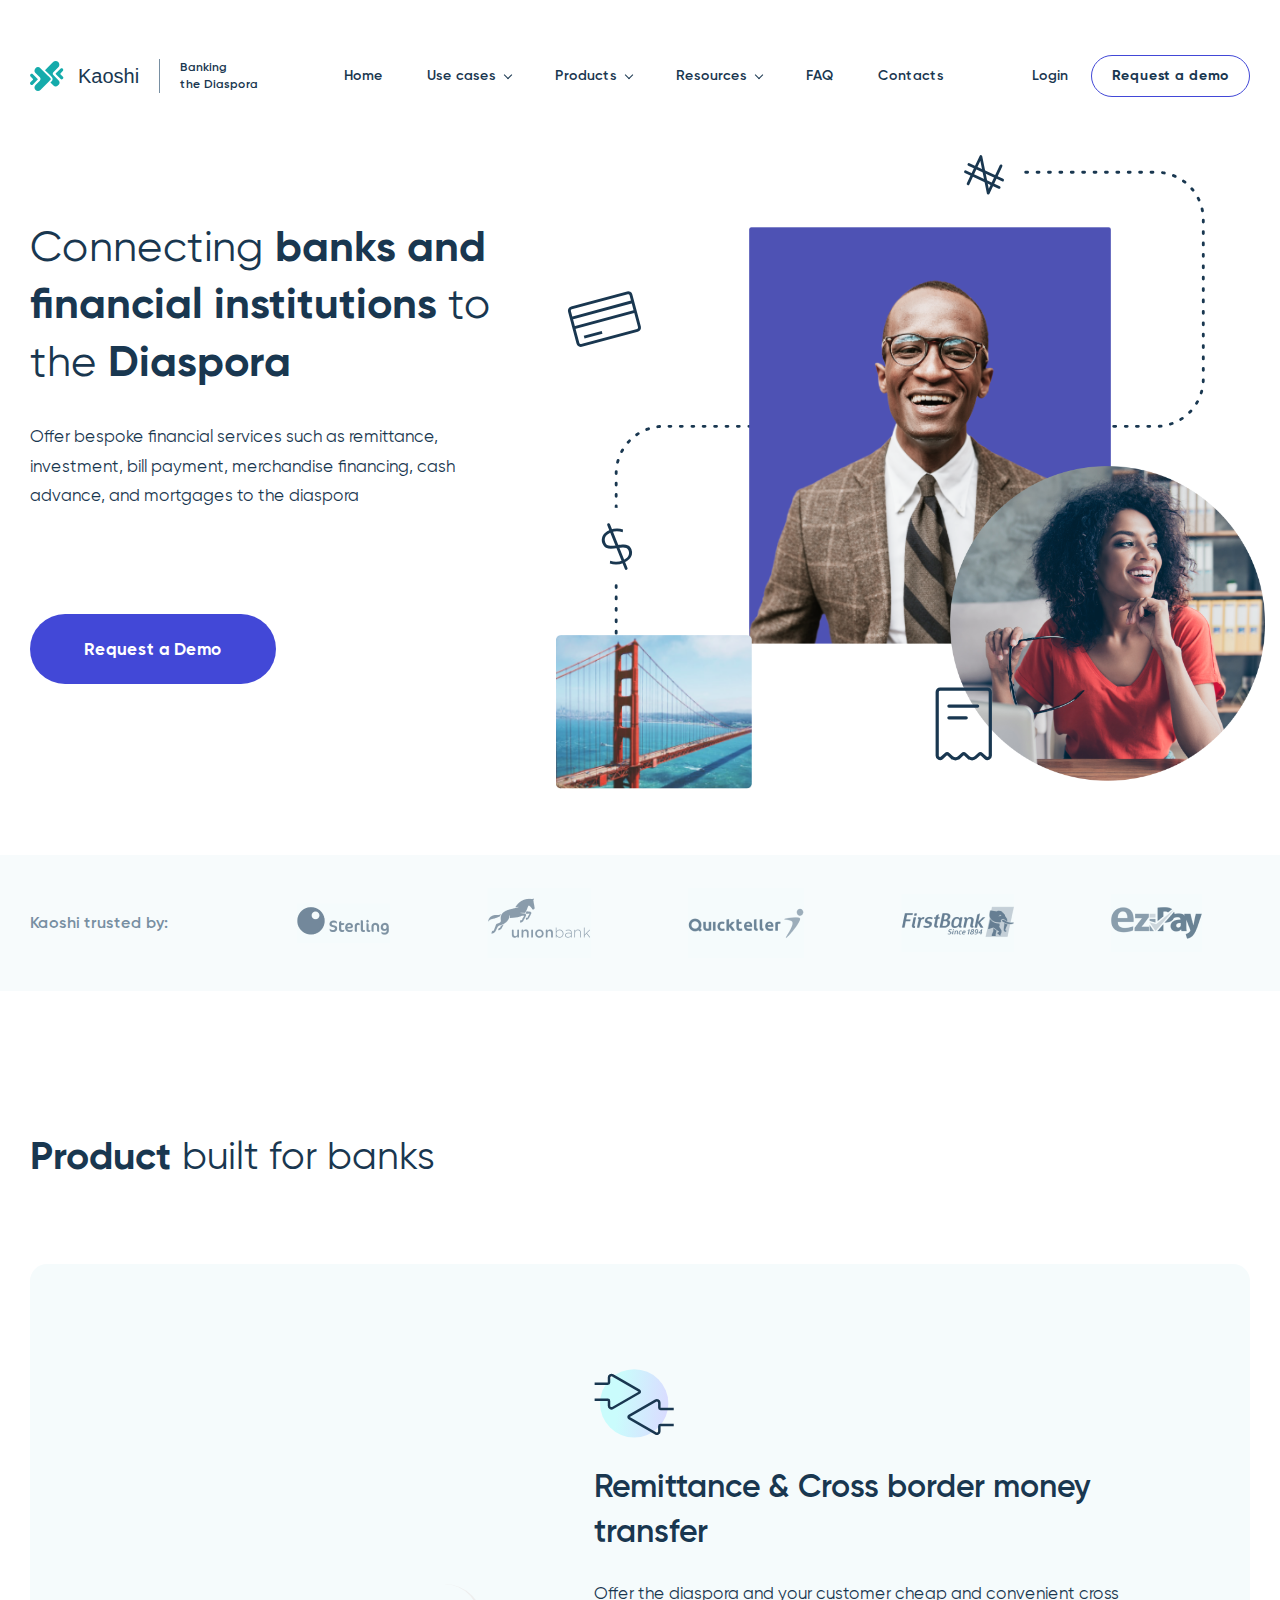
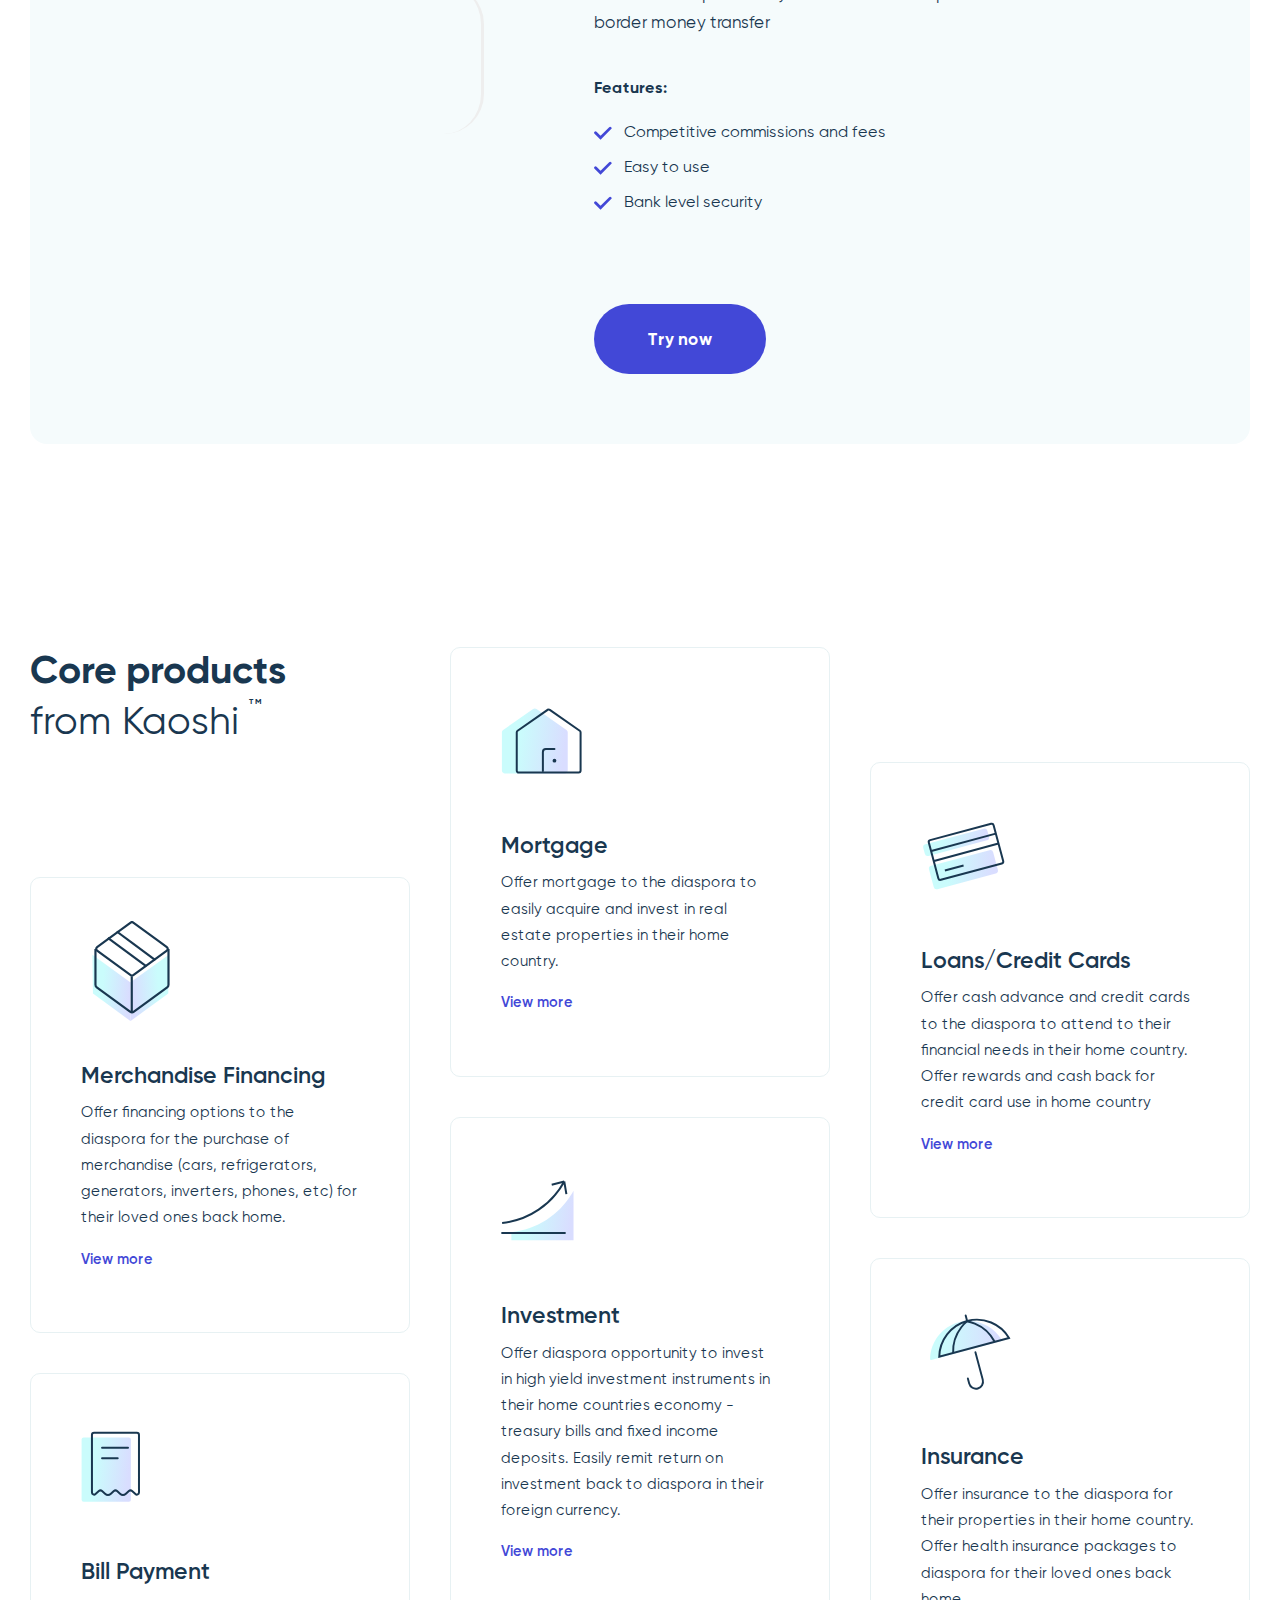
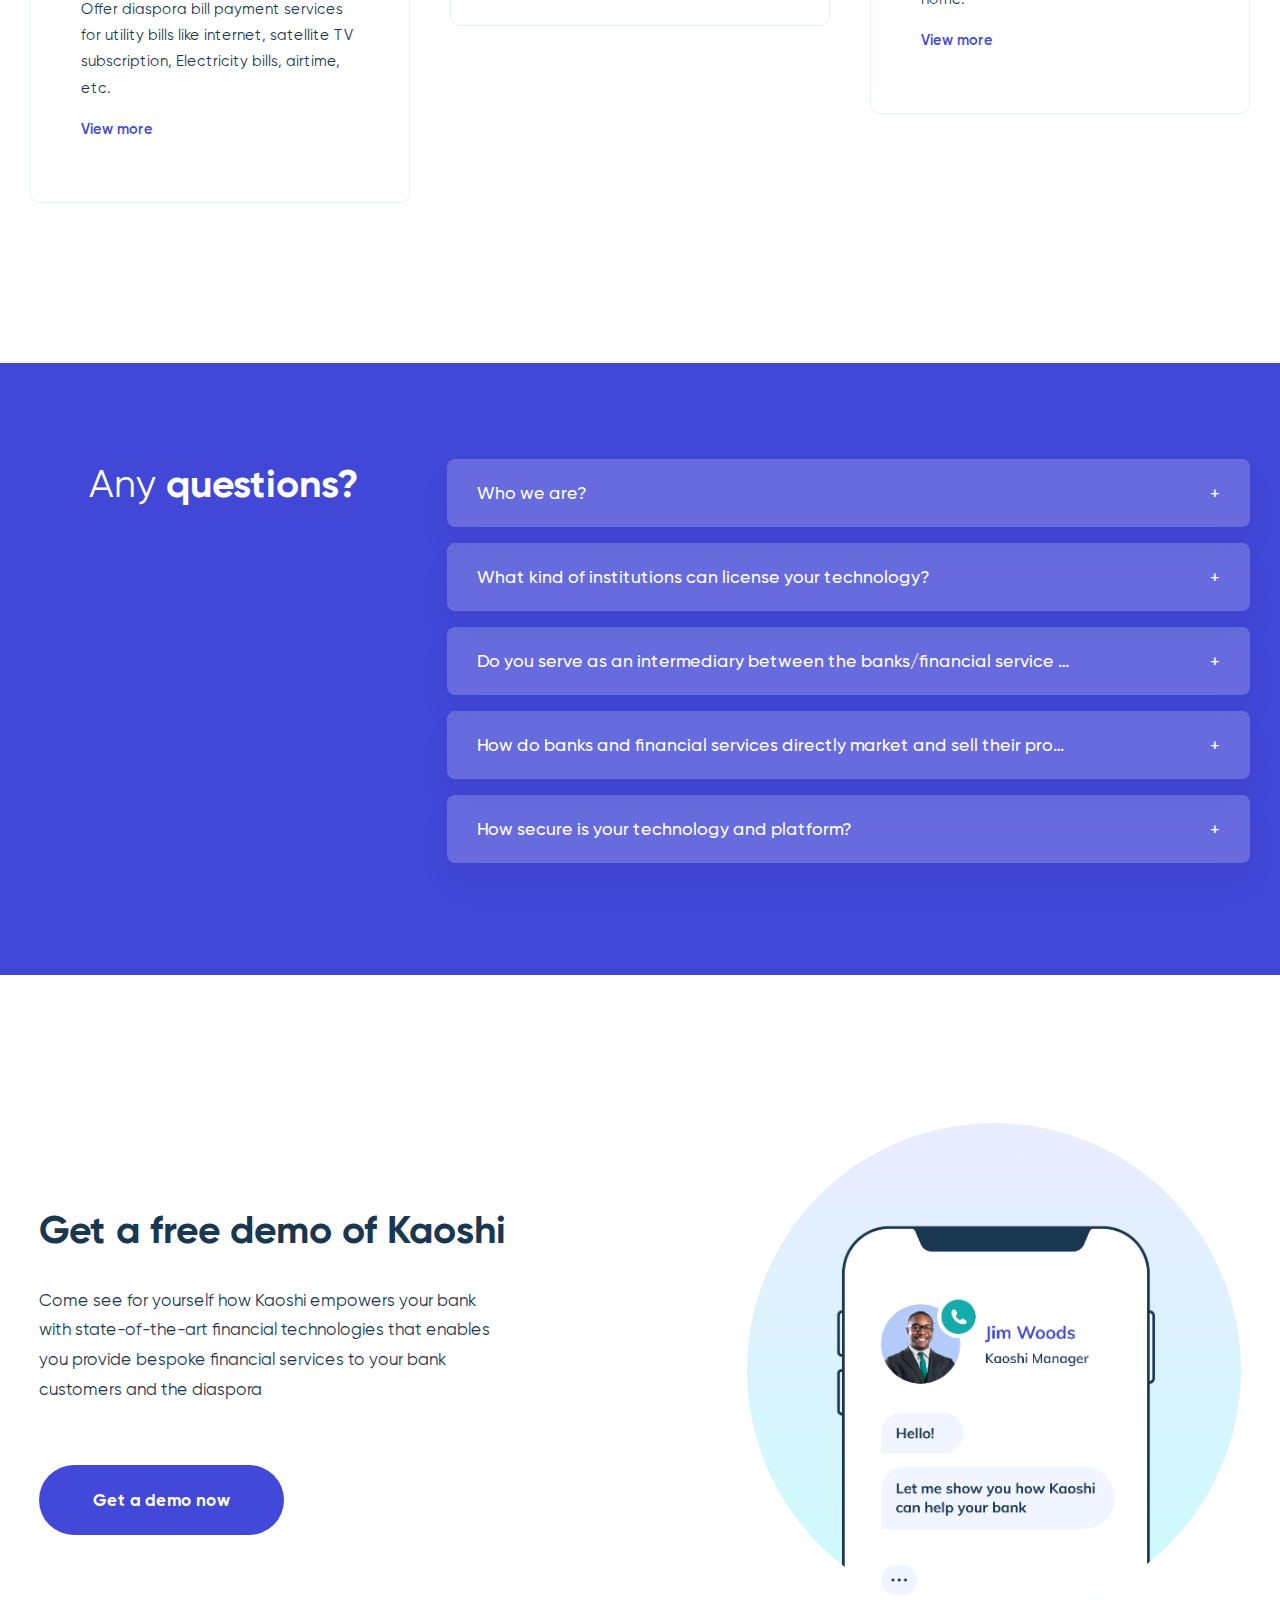
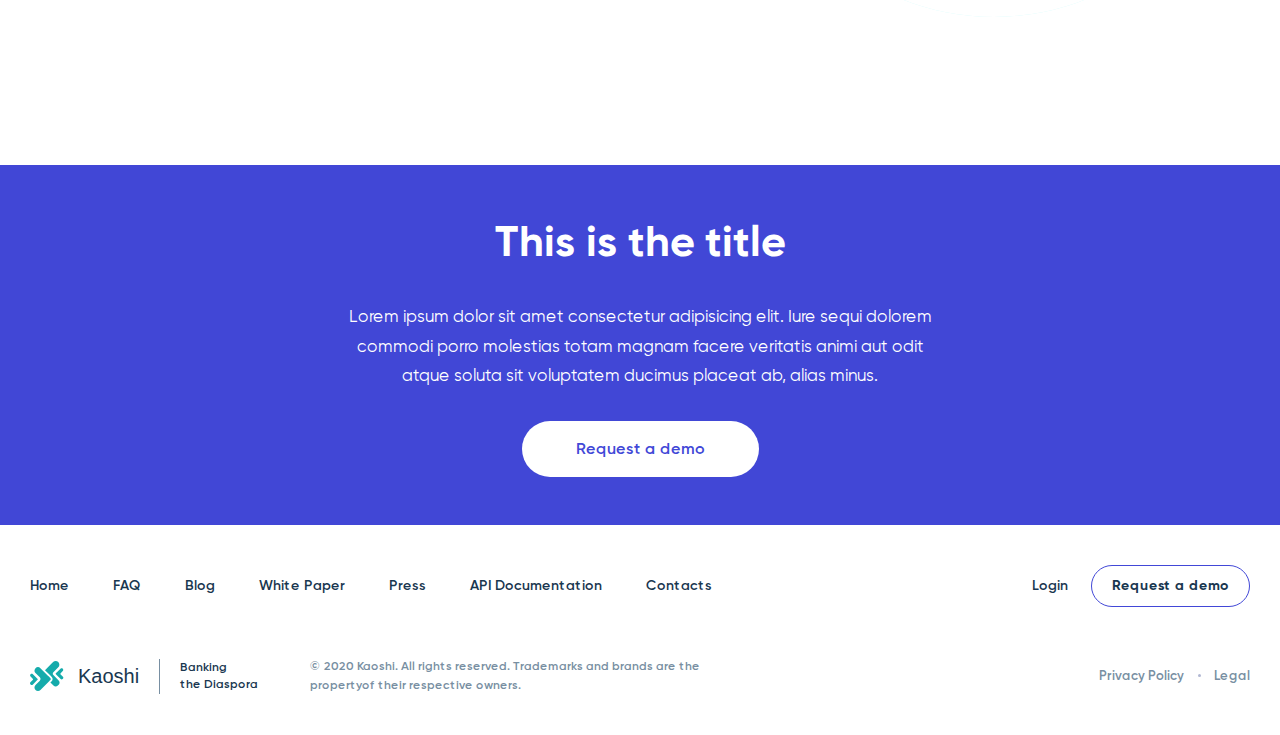
==== index.html @ 1f39235a "update" ====
<!DOCTYPE html>
<html lang="en">
  <!-- Mirrored from kaoshi.network/ by HTTrack Website Copier/3.x [XR&CO'2014], Wed, 09 Sep 2020 07:10:56 GMT -->
  <!-- Added by HTTrack --><meta
    http-equiv="content-type"
    content="text/html;charset=UTF-8"
  /><!-- /Added by HTTrack -->
  <head>
    <meta charset="utf-8" />
    <link href="css/style.css" type="text/css" rel="stylesheet" />
    <link href="css/custom.css" type="text/css" rel="stylesheet" />
    <meta
      name="viewport"
      content="width=device-width,height=device-height,user-scalable=no"
    />
    <meta name="format-detection" content="telephone=no" />
    <link href="img/favicon.ico" rel="shortcut icon" type="image/x-icon" />
    <script src="../www.google.com/recaptcha/apifd27.js?render=6Lf4AOgUAAAAAETEMdaG1MmTQ2oYPO-_xlR59qZC"></script>
    <title>Kaoshi</title>
  </head>

  <body>
    <div class="wrapper">
      <header class="header">
        <div class="container">
          <div class="header-block">
            <div class="logo">
              <a href="index.html" class="logo__link">
                <img src="img/Logo.svg" alt="" />
                <span class="logo__link-title">Kaoshi</span>
              </a>
              <span class="logo__txt">Banking <br />the Diaspora</span>
            </div>
            <nav class="header-menu">
              <ul>
                <li class="active"><a href="index.html">Home</a></li>
                <li class="header-menu__has-products">
                  <a href="#">Use cases</a>
                  <span class="header-menu__pull"></span>
                  <ul class="header-menu__products">
                    <li>
                      <a href="index.html#remittance">
                        <img src="img/icons/remittance.svg" alt="" />
                        Remittance & Cross border money transfer
                      </a>
                    </li>
                    <li>
                      <a href="#">
                        <img src="img/icons/Merchfinancing-d.svg" alt="" />
                        Merchandise Financing
                      </a>
                    </li>
                    <li>
                      <a href="#">
                        <img src="img/icons/Mortgageicon-d.svg" alt="" />
                        Mortgage
                      </a>
                    </li>
                    <li>
                      <a href="#">
                        <img src="img/icons/loans-d.svg" alt="" />
                        Loans/Credit Cards
                      </a>
                    </li>
                    <li>
                      <a href="#">
                        <img src="img/icons/Bill-d.svg" alt="" />
                        Bill Payment
                      </a>
                    </li>
                    <li>
                      <a href="#">
                        <img src="img/icons/Investment-d.svg" alt="" />
                        Investment
                      </a>
                    </li>
                    <li>
                      <a href="#">
                        <img src="img/icons/Insurance-d.svg" alt="" />
                        Insurance
                      </a>
                    </li>
                  </ul>
                </li>
                <li class="header-menu__has-children">
                  <a href="">Products</a>
                  <span class="header-menu__pull"></span>
                  <ul class="header-menu__submenu">
                    <li>
                      <a target="_blank" href="">Product One</a>
                    </li>
                    <li>
                      <a target="_blank" href="">Product Two</a>
                    </li>
                  </ul>
                </li>
                <li class="header-menu__has-children">
                  <a href="#">Resources</a>
                  <span class="header-menu__pull"></span>
                  <ul class="header-menu__submenu">
                    <li>
                      <a target="_blank" href="https://medium.com/@admin_86363"
                        >Blog</a
                      >
                    </li>
                    <li><a href="paper.html">White Papers</a></li>
                    <li>
                      <a target="_blank" href="http://doc.banks.kaoshi.network/"
                        >API Documentation</a
                      >
                    </li>
                    <li><a href="press.html">Press</a></li>
                  </ul>
                </li>
                <li><a href="index.html#faq">FAQ</a></li>
                <li><a href="contact.html">Contacts</a></li>
              </ul>
              <div class="header-block__controls">
                <a href="demo.html" class="btn btn-primary">Request a demo</a>
                <a href="sign-in.html" class="link">Login</a>
              </div>
            </nav>
            <button class="menu-btn">
              <span></span><span></span><span></span>
            </button>
            <div class="header-block__controls">
              <a href="sign-in.html" class="link">Login</a>
              <a href="demo.html" class="btn btn-outline-primary"
                >Request a demo</a
              >
            </div>
          </div>
        </div>
      </header>

      <main class="main">
        <div class="section section-welcome">
          <div class="container">
            <div class="welcome-block">
              <div class="welcome-block__txt">
                <span class="h1">
                  Connecting <b>banks and financial institutions</b> to the
                  <b>Diaspora</b>
                </span>
                <p>
                  Offer bespoke financial services such as remittance,
                  investment, bill payment, merchandise financing, cash advance,
                  and mortgages to the diaspora
                </p>
                <a href="demo.html" class="btn btn-primary">Request a Demo</a>
              </div>
              <div class="welcome-block__img">
                <div class="circles-decor circles-decor__welcome">
                  <span class="circles-decor__item"></span>
                  <span class="circles-decor__item"></span>
                  <span class="circles-decor__item"></span>
                </div>
                <ul class="welcome-block__scene" id="sceneWelcome">
                  <li
                    class="welcome-block__scene-item welcome-block__scene-1"
                    data-depth="0.05"
                  >
                    <img src="img/welcome/1.png" alt="" />
                  </li>
                  <li
                    class="welcome-block__scene-item welcome-block__scene-2"
                    data-depth="-0.05"
                  >
                    <img src="img/welcome/2.png" alt="" />
                  </li>
                  <li
                    class="welcome-block__scene-item welcome-block__scene-3"
                    data-depth="0.075"
                  >
                    <img src="img/welcome/3.png" alt="" />
                  </li>
                  <li
                    class="welcome-block__scene-item welcome-block__scene-4"
                    data-depth="-0.1"
                  >
                    <img src="img/welcome/icon-1.svg" alt="" />
                  </li>
                  <li
                    class="welcome-block__scene-item welcome-block__scene-5"
                    data-depth="0.1"
                  >
                    <img src="img/welcome/icon-2.svg" alt="" />
                  </li>
                  <li
                    class="welcome-block__scene-item welcome-block__scene-6"
                    data-depth="0.05"
                  >
                    <img src="img/welcome/icon-3.svg" alt="" />
                  </li>
                  <li
                    class="welcome-block__scene-item welcome-block__scene-7"
                    data-depth="-0.75"
                  >
                    <img src="img/welcome/icon-4.svg" alt="" />
                  </li>
                </ul>
              </div>
            </div>
          </div>
        </div>
        <div class="section section-partners">
          <div class="container">
            <div class="partners-block">
              <span class="partners-block__title">Kaoshi trusted by:</span>
              <div class="partners-block__links">
                <div class="partners-block__item">
                  <a href="#" class="partners-block__link">
                    <img src="img/partners/Sterling.png" alt="" />
                  </a>
                </div>
                <div class="partners-block__item">
                  <a href="#" class="partners-block__link">
                    <img src="img/partners/Unionbank.png" alt="" />
                  </a>
                </div>
                <div class="partners-block__item">
                  <a href="#" class="partners-block__link">
                    <img src="img/partners/Quickteller.png" alt="" />
                  </a>
                </div>
                <div class="partners-block__item">
                  <a href="#" class="partners-block__link">
                    <img src="img/partners/firstbank.png" alt="" />
                  </a>
                </div>
                <div class="partners-block__item">
                  <a href="#" class="partners-block__link">
                    <img src="img/partners/ezipay.png" alt="" />
                  </a>
                </div>
              </div>
            </div>
          </div>
        </div>
        <div class="section section-products">
          <div class="container">
            <div class="section__title">
              <span class="h2"><b>Product</b> built for banks</span>
            </div>
            <div class="products-block">
              <div class="products-block__media">
                <video autoplay="" class="mock-video" loop="" muted="">
                  <source src="img/final-video.mp4" type="video/mp4" />
                  <img src="img/Phone.png" alt="" />
                </video>
              </div>
              <div id="remittance" class="products-block__txt">
                <span class="icon">
                  <img src="img/icons/remittance.svg" alt="" />
                </span>
                <span class="h3">Remittance & Cross border money transfer</span>
                <p>
                  Offer the diaspora and your customer cheap and convenient
                  cross border money transfer
                </p>
                <span class="h5">Features:</span>
                <ul>
                  <li>Competitive commissions and fees</li>
                  <li>Easy to use</li>
                  <li>Bank level security</li>
                </ul>
                <a href="demo.html" class="btn btn-primary">Try now</a>
              </div>
            </div>
          </div>
        </div>
        <div class="section section-catalog">
          <div class="container">
            <div class="section__title">
              <span class="h2"
                ><b>Core products</b> from Kaoshi
                <sup class="tm"><strong>TM</strong></sup></span
              >
            </div>
            <div class="catalog-block">
              <div class="catalog-block__row">
                <div class="catalog-block__item">
                  <span class="icon">
                    <img src="img/icons/Merchfinancing.svg" alt="" />
                  </span>
                  <span class="h4">Merchandise Financing</span>

                  <p>
                    Offer financing options to the diaspora for the purchase of
                    merchandise (cars, refrigerators, generators, inverters,
                    phones, etc) for their loved ones back home.
                  </p>
                  <a href="" class="cat-link">View more</a>
                </div>
                <div class="catalog-block__item">
                  <span class="icon">
                    <img src="img/icons/Bill.svg" alt="" />
                  </span>
                  <span class="h4">Bill Payment</span>
                  <p>
                    Offer diaspora bill payment services for utility bills like
                    internet, satellite TV subscription, Electricity bills,
                    airtime, etc.
                  </p>
                  <a href="" class="cat-link">View more</a>
                </div>
              </div>
              <div class="catalog-block__row">
                <div class="catalog-block__item">
                  <span class="icon">
                    <img src="img/icons/Mortgageicon.svg" alt="" />
                  </span>
                  <span class="h4">Mortgage</span>
                  <p>
                    Offer mortgage to the diaspora to easily acquire and invest
                    in real estate properties in their home country.
                  </p>
                  <a href="" class="cat-link">View more</a>
                </div>
                <div class="catalog-block__item">
                  <span class="icon">
                    <img src="img/icons/Investment.svg" alt="" />
                  </span>
                  <span class="h4">Investment</span>
                  <p>
                    Offer diaspora opportunity to invest in high yield
                    investment instruments in their home countries economy -
                    treasury bills and fixed income deposits. Easily remit
                    return on investment back to diaspora in their foreign
                    currency.
                  </p>
                  <a href="" class="cat-link">View more</a>
                </div>
              </div>
              <div class="catalog-block__row">
                <div class="catalog-block__item">
                  <span class="icon">
                    <img src="img/icons/loans.svg" alt="" />
                  </span>
                  <span class="h4">Loans/Credit Cards</span>
                  <p>
                    Offer cash advance and credit cards to the diaspora to
                    attend to their financial needs in their home country. Offer
                    rewards and cash back for credit card use in home country
                  </p>
                  <a href="" class="cat-link">View more</a>
                </div>
                <div class="catalog-block__item">
                  <span class="icon">
                    <img src="img/icons/Insurance.svg" alt="" />
                  </span>
                  <span class="h4">Insurance</span>
                  <p>
                    Offer insurance to the diaspora for their properties in
                    their home country. Offer health insurance packages to
                    diaspora for their loved ones back home.
                  </p>
                  <a href="" class="cat-link">View more</a>
                </div>
              </div>
            </div>
          </div>
        </div>
        <!-- <div id="faq" class="section section-faq">
          <div class="container">
            <div class="faq-block">
              <div class="faq-block__title">
                <span class="h2">Any <b>questions?</b></span>
              </div>
              <div class="faq-block__txt">
                <div class="faq-block__item">
                  <div class="faq-block__pull">Who We Are?</div>
                  <div class="faq-block__hidden">
                    <p>
                      Kaoshi creates financial technologies (Software and APIs)
                      that banks and financial institutions license and operate
                      to enable them to provide financial services to the
                      diaspora. Our company is on a mission to revolutionize
                      diaspora banking, bringing state of the art innovation to
                      the diaspora banking industry.
                    </p>
                  </div>
                </div>
                <div class="faq-block__item">
                  <div class="faq-block__pull">
                    What kind of institutions can license your technology?
                  </div>
                  <div class="faq-block__hidden">
                    <p>
                      Kaoshi’s technology is licensed by regulated banks and
                      financial institutions that can provide financial services
                      to the diaspora. These include retail and commercial banks
                      as well as other financial services like lending and bill
                      payment service providers. Only regulated and licensed
                      financial service providers can license and operate our
                      technology.
                    </p>
                  </div>
                </div>
                <div class="faq-block__item">
                  <div class="faq-block__pull">
                    Do you serve as an intermediary between the banks/financial
                    service providers and the diaspora?
                  </div>
                  <div class="faq-block__hidden">
                    <p>
                      No, Kaoshi is not an intermediary. Our licensed technology
                      allows banks and financial services to directly provide
                      financial services to the diaspora without the need for
                      any overseas partnership or middlemen which cut into
                      revenue stream.
                    </p>
                  </div>
                </div>
                <div class="faq-block__item">
                  <div class="faq-block__pull">
                    How do banks and financial services directly market and sell
                    their product to the diaspora? Where is the point of sale?
                  </div>
                  <div class="faq-block__hidden">
                    <p>
                      Banks and financial services license our technology
                      enabling them to directly market and sell their financial
                      products to the diaspora via our platform,
                      <a
                        class="fw_big"
                        target="_blank"
                        href="https://kaoshinetwork.com/"
                        >Kaoshi Network</a
                      >.
                      <a
                        class="fw_big"
                        href="https://kaoshinetwork.com/"
                        target="_blank"
                        >Kaoshi Network</a
                      >
                      is a personal finance platform for the diaspora that
                      aggregates pertinent financial services which the diaspora
                      (especially immigrants) need. Through this platform, each
                      bank can directly market and sell its financial products
                      and services to the diaspora. Payment for service delivery
                      are also conducted and facilitated via the platform.
                    </p>
                  </div>
                </div>
                <div class="faq-block__item">
                  <div class="faq-block__pull">
                    How secure is your technology and platform?
                  </div>
                  <div class="faq-block__hidden">
                    <p>
                      Security is at the core of Kaoshi’s technology. Kaoshi
                      regularly undergoes both internal and external network
                      penetration tests, and third-party code reviews. Kaoshi
                      also maintains a SOC 2 Type II report via independent
                      auditors who test the effectiveness of our Data Security
                      program and infrastructure. If you have any questions
                      about our security policy, please email us at
                      <a href="mailto:info@kaoshinetwork.com"
                        >info@kaoshinetwork.com</a
                      >.
                    </p>
                  </div>
                </div>
              </div>
            </div>
          </div>
        </div> -->
        <div class="faq__section">
          <div class="container">
            <div class="row">
              <div class="col-md-4">
                <div class="faq-block__title">
                  <span class="h2 text-white">Any <b>questions?</b></span>
                </div>
              </div>

              <div class="col-md-8 faq__inner-container">
                <div class="faq__item" style="height: 69px">
                  <div class="faq__header">
                    <span
                      class="d-flex faq_ques justify-content-start c-normal text-white"
                    >
                      Who we are?
                    </span>
                    <span class="minus text-white"> − </span>
                    <span class="plus text-white"> + </span>
                  </div>
                  <div class="faq__content">
                    <p class="c-normal">
                      kaoshi <sup class="tm">TM</sup> creates financial
                      technologies (Software and APIs) that banks and financial
                      institutions license and operate to enable them to provide
                      financial services to the diaspora. Our company is on a
                      mission to revolutionize diaspora banking, bringing state
                      of the art innovation to the diaspora banking industry.
                    </p>
                  </div>
                </div>
                <div class="faq__item" style="height: 69px">
                  <div class="faq__header">
                    <span
                      class="d-flex faq_ques justify-content-start c-normal text-white"
                    >
                      What kind of institutions can license your technology?
                    </span>
                    <span class="minus text-white"> − </span>
                    <span class="plus text-white"> + </span>
                  </div>
                  <div class="faq__content">
                    <p class="c-normal">
                      Kaoshi’s technology is licensed by regulated banks and
                      financial institutions that can provide financial services
                      to the diaspora. These include retail and commercial banks
                      as well as other financial services like lending and bill
                      payment service providers. Only regulated and licensed
                      financial service providers can license and operate our
                      technology.
                    </p>
                  </div>
                </div>
                <div class="faq__item" style="height: 69px">
                  <div class="faq__header">
                    <span
                      class="d-flex faq_ques justify-content-start c-normal text-white"
                    >
                      Do you serve as an intermediary between the
                      banks/financial service providers and the diaspora?
                    </span>
                    <span class="minus text-white"> − </span>
                    <span class="plus text-white"> + </span>
                  </div>
                  <div class="faq__content">
                    <p class="c-normal">
                      No, Kaoshi <sup class="tm">TM</sup> is not an
                      intermediary. Our licensed technology allows banks and
                      financial services to directly provide financial services
                      to the diaspora without the need for any overseas
                      partnership or middlemen which cut into revenue stream.
                    </p>
                  </div>
                </div>
                <div class="faq__item" style="height: 69px">
                  <div class="faq__header">
                    <span
                      class="d-flex faq_ques justify-content-start c-normal text-white"
                    >
                      How do banks and financial services directly market and
                      sell their product to the diaspora? Where is the point of
                      sale?
                    </span>
                    <span class="minus text-white"> − </span>
                    <span class="plus text-white"> + </span>
                  </div>
                  <div class="faq__content">
                    <p class="c-normal">
                      Banks and financial services license our technology
                      enabling them to directly market and sell their financial
                      products to the diaspora via our platform, Kaoshi
                      <sup class="tm">TM</sup> Network. Kaoshi
                      <sup class="tm">TM</sup>
                      Network is a personal finance platform for the diaspora
                      that aggregates pertinent financial services which the
                      diaspora (especially immigrants) need. Through this
                      platform, each bank can directly market and sell its
                      financial products and services to the diaspora. Payment
                      for service delivery are also conducted and facilitated
                      via the platform.
                    </p>
                  </div>
                </div>
                <div class="faq__item" style="height: 69px">
                  <div class="faq__header">
                    <span
                      class="d-flex faq_ques justify-content-start c-normal text-white"
                    >
                      How secure is your technology and platform?
                    </span>
                    <span class="minus text-white"> − </span>
                    <span class="plus text-white"> + </span>
                  </div>
                  <div class="faq__content">
                    <p class="c-normal">
                      Security is at the core of Kaoshi’s technology. Kaoshi
                      <sup class="tm">TM</sup> regularly undergoes both internal
                      and external network penetration tests, and third-party
                      code reviews. Kaoshi <sup class="tm">TM</sup> also
                      maintains a SOC 2 Type II report via independent auditors
                      who test the effectiveness of our Data Security program
                      and infrastructure. If you have any questions about our
                      security policy, please email us at
                      <a href="">info@kaoshinetwork.com</a>.
                    </p>
                  </div>
                </div>
              </div>
            </div>
          </div>
        </div>
        <div class="section section-demo">
          <div class="container">
            <div class="demo-block">
              <div class="demo-block__txt">
                <span class="h2"><b>Get a free demo of Kaoshi</b></span>
                <p>
                  Come see for yourself how Kaoshi empowers your bank with
                  state-of-the-art financial technologies that enables you
                  provide bespoke financial services to your bank customers and
                  the diaspora
                </p>
                <a href="demo.html" class="btn btn-primary">Get a demo now</a>
              </div>
              <div class="demo-block__img">
                <div class="circles-decor">
                  <span class="circles-decor__item"></span>
                  <span class="circles-decor__item"></span>
                  <span class="circles-decor__item"></span>
                  <span class="circles-decor__item"></span>
                  <span class="circles-decor__item"></span>
                  <span class="circles-decor__item"></span>
                  <span class="circles-decor__item"></span>
                </div>
                <span class="demo-block__img-item">
                  <img src="img/Phone-round.png" alt="" />
                </span>
              </div>
            </div>
          </div>
        </div>
        <div class="section section-strip">
          <div class="container">
            <div class="strip__container">
              <span class="h1 text-center text-white">
                <b>This is the title</b>
              </span>
              <p class="text-center strip__text mx-auto text-white">
                Lorem ipsum dolor sit amet consectetur adipisicing elit. Iure
                sequi dolorem commodi porro molestias totam magnam facere
                veritatis animi aut odit atque soluta sit voluptatem ducimus
                placeat ab, alias minus.
              </p>
              <div class="text-center">
                <br />
                <a href="" class="btn bg-white"> Request a demo </a>
              </div>
            </div>
          </div>
        </div>
      </main>

      <footer class="footer">
        <div class="container">
          <div class="footer-navigation">
            <nav class="footer-menu">
              <ul>
                <li><a href="index.html">Home</a></li>
                <li><a href="index.html#faq">FAQ</a></li>
                <li>
                  <a target="_blank" href="https://medium.com/@admin_86363"
                    >Blog</a
                  >
                </li>
                <li><a href="#">White Paper</a></li>
                <li><a href="press.html">Press</a></li>
                <li>
                  <a target="_blank" href="http://doc.banks.kaoshi.network/"
                    >API Documentation</a
                  >
                </li>
                <li><a href="contact.html">Contacts</a></li>
              </ul>
            </nav>
            <div class="footer-navigation__controls">
              <a href="sign-in.html" class="link">Login</a>
              <a href="demo.html" class="btn btn-outline-primary"
                >Request a demo</a
              >
            </div>
          </div>
          <div class="footer-main">
            <div class="footer-main__info">
              <div class="logo">
                <a href="#" class="logo__link">
                  <img src="img/Logo.svg" alt="" />
                  <span class="logo__link-title">Kaoshi</span>
                </a>
                <span class="logo__txt">Banking <br />the Diaspora</span>
              </div>
              <span class="copyrights">
                © 2020 Kaoshi. All rights reserved. Trademarks and brands are
                the propertyof their respective owners.
              </span>
            </div>
            <ul class="footer-main__links">
              <li><a href="privacy.html">Privacy Policy</a></li>
              <li><a href="legal.html">Legal</a></li>
            </ul>
          </div>
        </div>
      </footer>
    </div>

    <script src="js/custom.js"></script>
    <script src="../ajax.googleapis.com/ajax/libs/jquery/3.2.1/jquery.min.js"></script>
    <script src="js/global.js"></script>
    <script src="js/main.js"></script>
    <script src="../cdnjs.cloudflare.com/ajax/libs/parallax/3.1.0/parallax.min.js"></script>
    <script>
      var sceneW = document.getElementById("sceneWelcome");
      var parallaxInstanceW = new Parallax(sceneW);
    </script>
    <script>
      grecaptcha.ready(function () {});
    </script>
  </body>
</html>
---- css/style.css ----
@charset "utf-8";
/* CSS Document */

/* ~ */

/* _______________________ FONTS ___________________________ */

@import url("https://fonts.googleapis.com/css2?family=Muli:ital,wght@0,200;0,300;0,400;0,500;0,600;0,700;1,200;1,300;1,400;1,500;1,600;1,700&amp;family=Roboto:wght@400;500&amp;display=swap");

/* _______________________ NORMALIZE _______________________ */

article,
aside,
details,
footer,
header,
nav,
hgroup,
menu,
section,
figcaption,
figure,
main {
  display: block;
}
blockquote,
q {
  quotes: none;
}
blockquote:before,
blockquote:after,
q:before,
q:after {
  content: "";
  content: none;
}
a:active,
a:hover {
  outline-width: 0;
}
strong {
  font-weight: bold;
}
a {
  text-decoration: none;
  background-color: transparent;
  -webkit-text-decoration-skip: objects;
}
textarea {
  resize: none;
  overflow: auto;
}
input,
textarea {
  outline: none;
  border: none;
  -webkit-appearance: none;
  border-radius: 0;
}
input[type="submit"] {
  -webkit-appearance: none;
  cursor: pointer;
}
input[type="search"] {
  -webkit-appearance: none;
}
a,
button {
  outline: none;
  cursor: pointer;
}
button {
  background: none;
  border: none;
}
table {
  border-collapse: collapse;
  border-spacing: 0;
  width: 100%;
}
img {
  border: 0;
  max-width: 100%;
  height: auto;
}
h1,
h2,
h3,
h4,
h5 {
  font-weight: normal;
}
button,
[type="button"],
[type="reset"],
[type="submit"] {
  -webkit-appearance: button;
}
button::-moz-focus-inner,
[type="button"]::-moz-focus-inner,
[type="reset"]::-moz-focus-inner,
[type="submit"]::-moz-focus-inner {
  border-style: none;
  padding: 0;
}
button:-moz-focusring,
[type="button"]:-moz-focusring,
[type="reset"]:-moz-focusring,
[type="submit"]:-moz-focusring {
  outline: none;
}
[type="number"]::-webkit-inner-spin-button,
[type="number"]::-webkit-outer-spin-button {
  height: auto;
}
[type="search"] {
  -webkit-appearance: textfield;
  outline-offset: -2px;
}
[type="search"]::-webkit-search-decoration {
  -webkit-appearance: none;
}
::-webkit-file-upload-button {
  -webkit-appearance: button;
  font: inherit;
}
input[type="search"]::-webkit-search-cancel-button {
  background: none;
  display: none;
}

* {
  margin: 0;
  padding: 0;
  -webkit-box-sizing: border-box;
  box-sizing: border-box;
  -webkit-font-smoothing: antialiased;
  font-family: "Gilroy", sans-serif;
}

:after,
:before {
  -webkit-box-sizing: border-box;
  box-sizing: border-box;
}

.clearfix:after {
  clear: both;
  content: "";
  display: block;
}

input::-webkit-input-placeholder,
textarea::-webkit-input-placeholder {
  opacity: 1;
  -webkit-transition: all 0.3s ease;
  -o-transition: all 0.3s ease;
  transition: all 0.3s ease;
}
input::-moz-placeholder,
textarea::-moz-placeholder {
  opacity: 1;
  -webkit-transition: all 0.3s ease;
  -o-transition: all 0.3s ease;
  -moz-transition: all 0.3s ease;
  transition: all 0.3s ease;
}
input:-moz-placeholder,
textarea:-moz-placeholder {
  opacity: 1;
  -webkit-transition: all 0.3s ease;
  -o-transition: all 0.3s ease;
  -moz-transition: all 0.3s ease;
  transition: all 0.3s ease;
}
input:-ms-input-placeholder,
textarea:-ms-input-placeholder {
  opacity: 1;
  -webkit-transition: all 0.3s ease;
  -o-transition: all 0.3s ease;
  -ms-transition: all 0.3s ease;
  transition: all 0.3s ease;
}

input:hover::-webkit-input-placeholder,
textarea:hover::-webkit-input-placeholder {
  opacity: 1;
  -webkit-transition: all 0.3s ease;
  -o-transition: all 0.3s ease;
  transition: all 0.3s ease;
}
input:hover::-moz-placeholder,
textarea:hover::-moz-placeholder {
  opacity: 1;
  -webkit-transition: all 0.3s ease;
  -o-transition: all 0.3s ease;
  -moz-transition: all 0.3s ease;
  transition: all 0.3s ease;
}
input:hover:-moz-placeholder,
textarea:hover:-moz-placeholder {
  opacity: 1;
  -webkit-transition: all 0.3s ease;
  -o-transition: all 0.3s ease;
  -moz-transition: all 0.3s ease;
  transition: all 0.3s ease;
}
input:hover:-ms-input-placeholder,
textarea:hover:-ms-input-placeholder {
  opacity: 1;
  -webkit-transition: all 0.3s ease;
  -o-transition: all 0.3s ease;
  -ms-transition: all 0.3s ease;
  transition: all 0.3s ease;
}

input:focus::-webkit-input-placeholder,
textarea:focus::-webkit-input-placeholder {
  opacity: 0;
  -webkit-transition: all 0.3s ease;
  -o-transition: all 0.3s ease;
  transition: all 0.3s ease;
}
input:focus::-moz-placeholder,
textarea:focus::-moz-placeholder {
  opacity: 0;
  -webkit-transition: all 0.3s ease;
  -o-transition: all 0.3s ease;
  -moz-transition: all 0.3s ease;
  transition: all 0.3s ease;
}
input:focus:-moz-placeholder,
textarea:focus:-moz-placeholder {
  opacity: 0;
  -webkit-transition: all 0.3s ease;
  -o-transition: all 0.3s ease;
  -moz-transition: all 0.3s ease;
  transition: all 0.3s ease;
}
input:focus:-ms-input-placeholder,
textarea:focus:-ms-input-placeholder {
  opacity: 0;
  -webkit-transition: all 0.3s ease;
  -o-transition: all 0.3s ease;
  -ms-transition: all 0.3s ease;
  transition: all 0.3s ease;
}

/* _______________________ Grid ___________________________ */

.container {
  width: 100%;
  padding-right: 30px;
  padding-left: 30px;
  margin-right: auto;
  margin-left: auto;
  max-width: 1340px;
  position: relative;
}
.container-fluid {
  width: 100%;
  padding-right: 15px;
  padding-left: 15px;
  margin-right: auto;
  margin-left: auto;
  position: relative;
}

.row {
  display: -ms-flexbox;
  display: -webkit-box;
  display: flex;
  -ms-flex-wrap: wrap;
  flex-wrap: wrap;
  margin-right: -15px;
  margin-left: -15px;
}
.col-1,
.col-2,
.col-3,
.col-4,
.col-5,
.col-6,
.col-7,
.col-8,
.col-9,
.col-10,
.col-11,
.col-12,
.col,
.col-auto,
.col-sm-1,
.col-sm-2,
.col-sm-3,
.col-sm-4,
.col-sm-5,
.col-sm-6,
.col-sm-7,
.col-sm-8,
.col-sm-9,
.col-sm-10,
.col-sm-11,
.col-sm-12,
.col-sm,
.col-sm-auto,
.col-md-1,
.col-md-2,
.col-md-3,
.col-md-4,
.col-md-5,
.col-md-6,
.col-md-7,
.col-md-8,
.col-md-9,
.col-md-10,
.col-md-11,
.col-md-12,
.col-md,
.col-md-auto,
.col-lg-1,
.col-lg-2,
.col-lg-3,
.col-lg-4,
.col-lg-5,
.col-lg-6,
.col-lg-7,
.col-lg-8,
.col-lg-9,
.col-lg-10,
.col-lg-11,
.col-lg-12,
.col-lg,
.col-lg-auto,
.col-xl-1,
.col-xl-2,
.col-xl-3,
.col-xl-4,
.col-xl-5,
.col-xl-6,
.col-xl-7,
.col-xl-8,
.col-xl-9,
.col-xl-10,
.col-xl-11,
.col-xl-12,
.col-xl,
.col-xl-auto {
  position: relative;
  width: 100%;
  min-height: 1px;
  padding-right: 15px;
  padding-left: 15px;
}
.col {
  -ms-flex-preferred-size: 0;
  flex-basis: 0;
  -ms-flex-positive: 1;
  -webkit-box-flex: 1;
  flex-grow: 1;
  max-width: 100%;
}
.col-auto {
  -ms-flex: 0 0 auto;
  -webkit-box-flex: 0;
  flex: 0 0 auto;
  width: auto;
  max-width: none;
}
.col-1 {
  -ms-flex: 0 0 8.333333%;
  -webkit-box-flex: 0;
  flex: 0 0 8.333333%;
  max-width: 8.333333%;
}
.col-2 {
  -ms-flex: 0 0 16.666667%;
  -webkit-box-flex: 0;
  flex: 0 0 16.666667%;
  max-width: 16.666667%;
}
.col-3 {
  -ms-flex: 0 0 25%;
  -webkit-box-flex: 0;
  flex: 0 0 25%;
  max-width: 25%;
}
.col-4 {
  -ms-flex: 0 0 33.333333%;
  -webkit-box-flex: 0;
  flex: 0 0 33.333333%;
  max-width: 33.333333%;
}
.col-5 {
  -ms-flex: 0 0 41.666667%;
  -webkit-box-flex: 0;
  flex: 0 0 41.666667%;
  max-width: 41.666667%;
}
.col-6 {
  -ms-flex: 0 0 50%;
  -webkit-box-flex: 0;
  flex: 0 0 50%;
  max-width: 50%;
}
.col-7 {
  -ms-flex: 0 0 58.333333%;
  -webkit-box-flex: 0;
  flex: 0 0 58.333333%;
  max-width: 58.333333%;
}
.col-8 {
  -ms-flex: 0 0 66.666667%;
  -webkit-box-flex: 0;
  flex: 0 0 66.666667%;
  max-width: 66.666667%;
}
.col-9 {
  -ms-flex: 0 0 75%;
  -webkit-box-flex: 0;
  flex: 0 0 75%;
  max-width: 75%;
}
.col-10 {
  -ms-flex: 0 0 83.333333%;
  -webkit-box-flex: 0;
  flex: 0 0 83.333333%;
  max-width: 83.333333%;
}
.col-11 {
  -ms-flex: 0 0 91.666667%;
  -webkit-box-flex: 0;
  flex: 0 0 91.666667%;
  max-width: 91.666667%;
}
.col-12 {
  -ms-flex: 0 0 100%;
  -webkit-box-flex: 0;
  flex: 0 0 100%;
  max-width: 100%;
}
@media (min-width: 576px) {
  .col-sm {
    -ms-flex-preferred-size: 0;
    flex-basis: 0;
    -ms-flex-positive: 1;
    -webkit-box-flex: 1;
    flex-grow: 1;
    max-width: 100%;
  }
  .col-sm-auto {
    -ms-flex: 0 0 auto;
    -webkit-box-flex: 0;
    flex: 0 0 auto;
    width: auto;
    max-width: none;
  }
  .col-sm-1 {
    -ms-flex: 0 0 8.333333%;
    -webkit-box-flex: 0;
    flex: 0 0 8.333333%;
    max-width: 8.333333%;
  }
  .col-sm-2 {
    -ms-flex: 0 0 16.666667%;
    -webkit-box-flex: 0;
    flex: 0 0 16.666667%;
    max-width: 16.666667%;
  }
  .col-sm-3 {
    -ms-flex: 0 0 25%;
    -webkit-box-flex: 0;
    flex: 0 0 25%;
    max-width: 25%;
  }
  .col-sm-4 {
    -ms-flex: 0 0 33.333333%;
    -webkit-box-flex: 0;
    flex: 0 0 33.333333%;
    max-width: 33.333333%;
  }
  .col-sm-5 {
    -ms-flex: 0 0 41.666667%;
    -webkit-box-flex: 0;
    flex: 0 0 41.666667%;
    max-width: 41.666667%;
  }
  .col-sm-6 {
    -ms-flex: 0 0 50%;
    -webkit-box-flex: 0;
    flex: 0 0 50%;
    max-width: 50%;
  }
  .col-sm-7 {
    -ms-flex: 0 0 58.333333%;
    -webkit-box-flex: 0;
    flex: 0 0 58.333333%;
    max-width: 58.333333%;
  }
  .col-sm-8 {
    -ms-flex: 0 0 66.666667%;
    -webkit-box-flex: 0;
    flex: 0 0 66.666667%;
    max-width: 66.666667%;
  }
  .col-sm-9 {
    -ms-flex: 0 0 75%;
    -webkit-box-flex: 0;
    flex: 0 0 75%;
    max-width: 75%;
  }
  .col-sm-10 {
    -ms-flex: 0 0 83.333333%;
    -webkit-box-flex: 0;
    flex: 0 0 83.333333%;
    max-width: 83.333333%;
  }
  .col-sm-11 {
    -ms-flex: 0 0 91.666667%;
    -webkit-box-flex: 0;
    flex: 0 0 91.666667%;
    max-width: 91.666667%;
  }
  .col-sm-12 {
    -ms-flex: 0 0 100%;
    -webkit-box-flex: 0;
    flex: 0 0 100%;
    max-width: 100%;
  }
}
@media (min-width: 768px) {
  .col-md {
    -ms-flex-preferred-size: 0;
    flex-basis: 0;
    -ms-flex-positive: 1;
    -webkit-box-flex: 1;
    flex-grow: 1;
    max-width: 100%;
  }
  .col-md-auto {
    -ms-flex: 0 0 auto;
    -webkit-box-flex: 0;
    flex: 0 0 auto;
    width: auto;
    max-width: none;
  }
  .col-md-1 {
    -ms-flex: 0 0 8.333333%;
    -webkit-box-flex: 0;
    flex: 0 0 8.333333%;
    max-width: 8.333333%;
  }
  .col-md-2 {
    -ms-flex: 0 0 16.666667%;
    -webkit-box-flex: 0;
    flex: 0 0 16.666667%;
    max-width: 16.666667%;
  }
  .col-md-3 {
    -ms-flex: 0 0 25%;
    -webkit-box-flex: 0;
    flex: 0 0 25%;
    max-width: 25%;
  }
  .col-md-4 {
    -ms-flex: 0 0 33.333333%;
    -webkit-box-flex: 0;
    flex: 0 0 33.333333%;
    max-width: 33.333333%;
  }
  .col-md-5 {
    -ms-flex: 0 0 41.666667%;
    -webkit-box-flex: 0;
    flex: 0 0 41.666667%;
    max-width: 41.666667%;
  }
  .col-md-6 {
    -ms-flex: 0 0 50%;
    -webkit-box-flex: 0;
    flex: 0 0 50%;
    max-width: 50%;
  }
  .col-md-7 {
    -ms-flex: 0 0 58.333333%;
    -webkit-box-flex: 0;
    flex: 0 0 58.333333%;
    max-width: 58.333333%;
  }
  .col-md-8 {
    -ms-flex: 0 0 66.666667%;
    -webkit-box-flex: 0;
    flex: 0 0 66.666667%;
    max-width: 66.666667%;
  }
  .col-md-9 {
    -ms-flex: 0 0 75%;
    -webkit-box-flex: 0;
    flex: 0 0 75%;
    max-width: 75%;
  }
  .col-md-10 {
    -ms-flex: 0 0 83.333333%;
    -webkit-box-flex: 0;
    flex: 0 0 83.333333%;
    max-width: 83.333333%;
  }
  .col-md-11 {
    -ms-flex: 0 0 91.666667%;
    -webkit-box-flex: 0;
    flex: 0 0 91.666667%;
    max-width: 91.666667%;
  }
  .col-md-12 {
    -ms-flex: 0 0 100%;
    -webkit-box-flex: 0;
    flex: 0 0 100%;
    max-width: 100%;
  }
}
@media (min-width: 992px) {
  .col-lg {
    -ms-flex-preferred-size: 0;
    flex-basis: 0;
    -ms-flex-positive: 1;
    -webkit-box-flex: 1;
    flex-grow: 1;
    max-width: 100%;
  }
  .col-lg-auto {
    -ms-flex: 0 0 auto;
    -webkit-box-flex: 0;
    flex: 0 0 auto;
    width: auto;
    max-width: none;
  }
  .col-lg-1 {
    -ms-flex: 0 0 8.333333%;
    -webkit-box-flex: 0;
    flex: 0 0 8.333333%;
    max-width: 8.333333%;
  }
  .col-lg-2 {
    -ms-flex: 0 0 16.666667%;
    -webkit-box-flex: 0;
    flex: 0 0 16.666667%;
    max-width: 16.666667%;
  }
  .col-lg-3 {
    -ms-flex: 0 0 25%;
    -webkit-box-flex: 0;
    flex: 0 0 25%;
    max-width: 25%;
  }
  .col-lg-4 {
    -ms-flex: 0 0 33.333333%;
    -webkit-box-flex: 0;
    flex: 0 0 33.333333%;
    max-width: 33.333333%;
  }
  .col-lg-5 {
    -ms-flex: 0 0 41.666667%;
    -webkit-box-flex: 0;
    flex: 0 0 41.666667%;
    max-width: 41.666667%;
  }
  .col-lg-6 {
    -ms-flex: 0 0 50%;
    -webkit-box-flex: 0;
    flex: 0 0 50%;
    max-width: 50%;
  }
  .col-lg-7 {
    -ms-flex: 0 0 58.333333%;
    -webkit-box-flex: 0;
    flex: 0 0 58.333333%;
    max-width: 58.333333%;
  }
  .col-lg-8 {
    -ms-flex: 0 0 66.666667%;
    -webkit-box-flex: 0;
    flex: 0 0 66.666667%;
    max-width: 66.666667%;
  }
  .col-lg-9 {
    -ms-flex: 0 0 75%;
    -webkit-box-flex: 0;
    flex: 0 0 75%;
    max-width: 75%;
  }
  .col-lg-10 {
    -ms-flex: 0 0 83.333333%;
    -webkit-box-flex: 0;
    flex: 0 0 83.333333%;
    max-width: 83.333333%;
  }
  .col-lg-11 {
    -ms-flex: 0 0 91.666667%;
    -webkit-box-flex: 0;
    flex: 0 0 91.666667%;
    max-width: 91.666667%;
  }
  .col-lg-12 {
    -ms-flex: 0 0 100%;
    -webkit-box-flex: 0;
    flex: 0 0 100%;
    max-width: 100%;
  }
}
@media (min-width: 1150px) {
  .col-xl {
    -ms-flex-preferred-size: 0;
    flex-basis: 0;
    -ms-flex-positive: 1;
    -webkit-box-flex: 1;
    flex-grow: 1;
    max-width: 100%;
  }
  .col-xl-auto {
    -ms-flex: 0 0 auto;
    -webkit-box-flex: 0;
    flex: 0 0 auto;
    width: auto;
    max-width: none;
  }
  .col-xl-1 {
    -ms-flex: 0 0 8.333333%;
    -webkit-box-flex: 0;
    flex: 0 0 8.333333%;
    max-width: 8.333333%;
  }
  .col-xl-2 {
    -ms-flex: 0 0 16.666667%;
    -webkit-box-flex: 0;
    flex: 0 0 16.666667%;
    max-width: 16.666667%;
  }
  .col-xl-3 {
    -ms-flex: 0 0 25%;
    -webkit-box-flex: 0;
    flex: 0 0 25%;
    max-width: 25%;
  }
  .col-xl-4 {
    -ms-flex: 0 0 33.333333%;
    -webkit-box-flex: 0;
    flex: 0 0 33.333333%;
    max-width: 33.333333%;
  }
  .col-xl-5 {
    -ms-flex: 0 0 41.666667%;
    -webkit-box-flex: 0;
    flex: 0 0 41.666667%;
    max-width: 41.666667%;
  }
  .col-xl-6 {
    -ms-flex: 0 0 50%;
    -webkit-box-flex: 0;
    flex: 0 0 50%;
    max-width: 50%;
  }
  .col-xl-7 {
    -ms-flex: 0 0 58.333333%;
    -webkit-box-flex: 0;
    flex: 0 0 58.333333%;
    max-width: 58.333333%;
  }
  .col-xl-8 {
    -ms-flex: 0 0 66.666667%;
    -webkit-box-flex: 0;
    flex: 0 0 66.666667%;
    max-width: 66.666667%;
  }
  .col-xl-9 {
    -ms-flex: 0 0 75%;
    -webkit-box-flex: 0;
    flex: 0 0 75%;
    max-width: 75%;
  }
  .col-xl-10 {
    -ms-flex: 0 0 83.333333%;
    -webkit-box-flex: 0;
    flex: 0 0 83.333333%;
    max-width: 83.333333%;
  }
  .col-xl-11 {
    -ms-flex: 0 0 91.666667%;
    -webkit-box-flex: 0;
    flex: 0 0 91.666667%;
    max-width: 91.666667%;
  }
  .col-xl-12 {
    -ms-flex: 0 0 100%;
    -webkit-box-flex: 0;
    flex: 0 0 100%;
    max-width: 100%;
  }
}

/* _______________________ Page Styles ____________________  */

h1,
.h1,
h2,
.h2,
h3,
.h3,
h4,
.h4,
h5,
.h5,
h6,
.h6 {
  display: block;
}

.fw_big {
  font-weight: 600;
  font-size: 16px;
}

h1,
.h1 {
  font-size: 43px;
  margin-bottom: 32px;
  line-height: 1.33;
}

h1 b,
.h1 b {
  font-weight: 800;
}
h2,
.h2 {
  font-size: 39px;
  line-height: 1.3;
  margin-bottom: 30px;
}

h2 b,
.h2 b {
  font-weight: 800;
}
h3,
.h3 {
  font-weight: 600;
  font-size: 32px;
  margin-bottom: 24px;
  line-height: 1.42;
}
h4,
.h4 {
  font-weight: 600;
  font-size: 23px;
  line-height: 1.3;
  margin-bottom: 9px;
}
h5,
.h5 {
  font-weight: bold;
  font-size: 16px;
  margin-bottom: 16px;
}
h6,
.h6 {
}

ol,
ol li,
nav ul,
nav li {
  list-style: none;
}

ol {
  counter-reset: li;
}

ol li:before {
  counter-increment: li;
  content: counters(li, ".") ". ";
  margin-right: 1rem;
}

body {
  min-width: 320px;
  position: relative;
  font-size: 17px;
  line-height: 1.75;
  color: #193750;
}

.wrapper {
  position: relative;
  overflow: hidden;
  display: -webkit-box;
  display: -ms-flexbox;
  display: flex;
  -webkit-box-orient: vertical;
  -webkit-box-direction: normal;
  -ms-flex-direction: column;
  flex-direction: column;
  width: 100%;
  min-height: 100vh;
}

.header {
  width: 100%;
  -webkit-box-flex: 0;
  -ms-flex: 0 0 auto;
  flex: 0 0 auto;
  padding: 55px 0;
}

.footer {
  width: 100%;
  -webkit-box-flex: 0;
  -ms-flex: 0 0 auto;
  flex: 0 0 auto;
}

.main {
  position: relative;
  width: 100%;
  -webkit-box-flex: 1;
  -ms-flex: 1 0 auto;
  flex: 1 0 auto;
}

html {
  -webkit-text-size-adjust: 100%;
  -ms-text-size-adjust: 100%;
  -ms-overflow-style: scrollbar;
  -webkit-tap-highlight-color: rgba(0, 0, 0, 0);
}

@-ms-viewport {
  width: device-width;
}

/* _______________________ Libs ___________________________ */

/*____SWIPER___*/

/**
 * Swiper 4.5.0
 * Most modern mobile touch slider and framework with hardware accelerated transitions
 * http://www.idangero.us/swiper/
 *
 * Copyright 2014-2019 Vladimir Kharlampidi
 *
 * Released under the MIT License
 *
 * Released on: February 22, 2019
 */
.swiper-container {
  margin: 0 auto;
  position: relative;
  overflow: hidden;
  list-style: none;
  padding: 0;
  z-index: 1;
}
.swiper-container-no-flexbox .swiper-slide {
  float: left;
}
.swiper-container-vertical > .swiper-wrapper {
  -webkit-box-orient: vertical;
  -webkit-box-direction: normal;
  -ms-flex-direction: column;
  flex-direction: column;
}
.swiper-wrapper {
  position: relative;
  width: 100%;
  height: 100%;
  z-index: 1;
  display: -webkit-box;
  display: -ms-flexbox;
  display: flex;
  -webkit-transition-property: -webkit-transform;
  transition-property: -webkit-transform;
  -o-transition-property: transform;
  -o-transition-property: -o-transform;
  transition-property: transform;
  transition-property: transform, -webkit-transform;
  transition-property: transform, -webkit-transform;
  -webkit-box-sizing: content-box;
  box-sizing: content-box;
}
.swiper-container-android .swiper-slide,
.swiper-wrapper {
  -webkit-transform: translate3d(0, 0, 0);
  transform: translate3d(0, 0, 0);
}
.swiper-container-multirow > .swiper-wrapper {
  -ms-flex-wrap: wrap;
  flex-wrap: wrap;
}
.swiper-container-free-mode > .swiper-wrapper {
  -webkit-transition-timing-function: ease-out;
  -o-transition-timing-function: ease-out;
  transition-timing-function: ease-out;
  margin: 0 auto;
}
.swiper-slide {
  -ms-flex-negative: 0;
  flex-shrink: 0;
  width: 100%;
  height: 100%;
  position: relative;
  -webkit-transition-property: -webkit-transform;
  transition-property: -webkit-transform;
  -o-transition-property: transform;
  -o-transition-property: -o-transform;
  transition-property: transform;
  transition-property: transform, -webkit-transform;
  transition-property: transform, -webkit-transform;
}
.swiper-slide-invisible-blank {
  visibility: hidden;
}
.swiper-container-autoheight,
.swiper-container-autoheight .swiper-slide {
  height: auto;
}
.swiper-container-autoheight .swiper-wrapper {
  -webkit-box-align: start;
  -ms-flex-align: start;
  align-items: flex-start;
  -webkit-transition-property: height, -webkit-transform;
  transition-property: height, -webkit-transform;
  -o-transition-property: transform, height;
  -o-transition-property: height, -o-transform;
  transition-property: transform, height;
  transition-property: transform, height, -webkit-transform;
}
.swiper-container-3d {
  -webkit-perspective: 1200px;
  perspective: 1200px;
}
.swiper-container-3d .swiper-cube-shadow,
.swiper-container-3d .swiper-slide,
.swiper-container-3d .swiper-slide-shadow-bottom,
.swiper-container-3d .swiper-slide-shadow-left,
.swiper-container-3d .swiper-slide-shadow-right,
.swiper-container-3d .swiper-slide-shadow-top,
.swiper-container-3d .swiper-wrapper {
  -webkit-transform-style: preserve-3d;
  transform-style: preserve-3d;
}
.swiper-container-3d .swiper-slide-shadow-bottom,
.swiper-container-3d .swiper-slide-shadow-left,
.swiper-container-3d .swiper-slide-shadow-right,
.swiper-container-3d .swiper-slide-shadow-top {
  position: absolute;
  left: 0;
  top: 0;
  width: 100%;
  height: 100%;
  pointer-events: none;
  z-index: 10;
}
.swiper-container-3d .swiper-slide-shadow-left {
  background-image: -o-linear-gradient(
    right,
    rgba(0, 0, 0, 0.5),
    rgba(0, 0, 0, 0)
  );
  background-image: -webkit-gradient(
    linear,
    right top,
    left top,
    from(rgba(0, 0, 0, 0.5)),
    to(rgba(0, 0, 0, 0))
  );
  background-image: linear-gradient(
    to left,
    rgba(0, 0, 0, 0.5),
    rgba(0, 0, 0, 0)
  );
}
.swiper-container-3d .swiper-slide-shadow-right {
  background-image: -o-linear-gradient(
    left,
    rgba(0, 0, 0, 0.5),
    rgba(0, 0, 0, 0)
  );
  background-image: -webkit-gradient(
    linear,
    left top,
    right top,
    from(rgba(0, 0, 0, 0.5)),
    to(rgba(0, 0, 0, 0))
  );
  background-image: linear-gradient(
    to right,
    rgba(0, 0, 0, 0.5),
    rgba(0, 0, 0, 0)
  );
}
.swiper-container-3d .swiper-slide-shadow-top {
  background-image: -o-linear-gradient(
    bottom,
    rgba(0, 0, 0, 0.5),
    rgba(0, 0, 0, 0)
  );
  background-image: -webkit-gradient(
    linear,
    left bottom,
    left top,
    from(rgba(0, 0, 0, 0.5)),
    to(rgba(0, 0, 0, 0))
  );
  background-image: linear-gradient(
    to top,
    rgba(0, 0, 0, 0.5),
    rgba(0, 0, 0, 0)
  );
}
.swiper-container-3d .swiper-slide-shadow-bottom {
  background-image: -o-linear-gradient(
    top,
    rgba(0, 0, 0, 0.5),
    rgba(0, 0, 0, 0)
  );
  background-image: -webkit-gradient(
    linear,
    left top,
    left bottom,
    from(rgba(0, 0, 0, 0.5)),
    to(rgba(0, 0, 0, 0))
  );
  background-image: linear-gradient(
    to bottom,
    rgba(0, 0, 0, 0.5),
    rgba(0, 0, 0, 0)
  );
}
.swiper-container-wp8-horizontal,
.swiper-container-wp8-horizontal > .swiper-wrapper {
  -ms-touch-action: pan-y;
  touch-action: pan-y;
}
.swiper-container-wp8-vertical,
.swiper-container-wp8-vertical > .swiper-wrapper {
  -ms-touch-action: pan-x;
  touch-action: pan-x;
}
.swiper-button-next,
.swiper-button-prev {
  position: absolute;
  top: 50%;
  width: 27px;
  height: 44px;
  margin-top: -22px;
  z-index: 10;
  cursor: pointer;
  background-size: 27px 44px;
  background-position: center;
  background-repeat: no-repeat;
}
.swiper-button-next.swiper-button-disabled,
.swiper-button-prev.swiper-button-disabled {
  opacity: 0.35;
  cursor: auto;
  pointer-events: none;
}
.swiper-button-prev,
.swiper-container-rtl .swiper-button-next {
  background-image: url("data:image/svg+xml;charset=utf-8,%3Csvg%20xmlns%3D'http%3A%2F%2Fwww.w3.org%2F2000%2Fsvg'%20viewBox%3D'0%200%2027%2044'%3E%3Cpath%20d%3D'M0%2C22L22%2C0l2.1%2C2.1L4.2%2C22l19.9%2C19.9L22%2C44L0%2C22L0%2C22L0%2C22z'%20fill%3D'%23007aff'%2F%3E%3C%2Fsvg%3E");
  left: 10px;
  right: auto;
}
.swiper-button-next,
.swiper-container-rtl .swiper-button-prev {
  background-image: url("data:image/svg+xml;charset=utf-8,%3Csvg%20xmlns%3D'http%3A%2F%2Fwww.w3.org%2F2000%2Fsvg'%20viewBox%3D'0%200%2027%2044'%3E%3Cpath%20d%3D'M27%2C22L27%2C22L5%2C44l-2.1-2.1L22.8%2C22L2.9%2C2.1L5%2C0L27%2C22L27%2C22z'%20fill%3D'%23007aff'%2F%3E%3C%2Fsvg%3E");
  right: 10px;
  left: auto;
}
.swiper-button-prev.swiper-button-white,
.swiper-container-rtl .swiper-button-next.swiper-button-white {
  background-image: url("data:image/svg+xml;charset=utf-8,%3Csvg%20xmlns%3D'http%3A%2F%2Fwww.w3.org%2F2000%2Fsvg'%20viewBox%3D'0%200%2027%2044'%3E%3Cpath%20d%3D'M0%2C22L22%2C0l2.1%2C2.1L4.2%2C22l19.9%2C19.9L22%2C44L0%2C22L0%2C22L0%2C22z'%20fill%3D'%23ffffff'%2F%3E%3C%2Fsvg%3E");
}
.swiper-button-next.swiper-button-white,
.swiper-container-rtl .swiper-button-prev.swiper-button-white {
  background-image: url("data:image/svg+xml;charset=utf-8,%3Csvg%20xmlns%3D'http%3A%2F%2Fwww.w3.org%2F2000%2Fsvg'%20viewBox%3D'0%200%2027%2044'%3E%3Cpath%20d%3D'M27%2C22L27%2C22L5%2C44l-2.1-2.1L22.8%2C22L2.9%2C2.1L5%2C0L27%2C22L27%2C22z'%20fill%3D'%23ffffff'%2F%3E%3C%2Fsvg%3E");
}
.swiper-button-prev.swiper-button-black,
.swiper-container-rtl .swiper-button-next.swiper-button-black {
  background-image: url("data:image/svg+xml;charset=utf-8,%3Csvg%20xmlns%3D'http%3A%2F%2Fwww.w3.org%2F2000%2Fsvg'%20viewBox%3D'0%200%2027%2044'%3E%3Cpath%20d%3D'M0%2C22L22%2C0l2.1%2C2.1L4.2%2C22l19.9%2C19.9L22%2C44L0%2C22L0%2C22L0%2C22z'%20fill%3D'%23000000'%2F%3E%3C%2Fsvg%3E");
}
.swiper-button-next.swiper-button-black,
.swiper-container-rtl .swiper-button-prev.swiper-button-black {
  background-image: url("data:image/svg+xml;charset=utf-8,%3Csvg%20xmlns%3D'http%3A%2F%2Fwww.w3.org%2F2000%2Fsvg'%20viewBox%3D'0%200%2027%2044'%3E%3Cpath%20d%3D'M27%2C22L27%2C22L5%2C44l-2.1-2.1L22.8%2C22L2.9%2C2.1L5%2C0L27%2C22L27%2C22z'%20fill%3D'%23000000'%2F%3E%3C%2Fsvg%3E");
}
.swiper-button-lock {
  display: none;
}
.swiper-pagination {
  position: absolute;
  text-align: center;
  -webkit-transition: 0.3s opacity;
  -o-transition: 0.3s opacity;
  transition: 0.3s opacity;
  -webkit-transform: translate3d(0, 0, 0);
  transform: translate3d(0, 0, 0);
  z-index: 10;
}
.swiper-pagination.swiper-pagination-hidden {
  opacity: 0;
}
.swiper-container-horizontal > .swiper-pagination-bullets,
.swiper-pagination-custom,
.swiper-pagination-fraction {
  bottom: 10px;
  left: 0;
  width: 100%;
}
.swiper-pagination-bullets-dynamic {
  overflow: hidden;
  font-size: 0;
}
.swiper-pagination-bullets-dynamic .swiper-pagination-bullet {
  -webkit-transform: scale(0.33);
  -ms-transform: scale(0.33);
  transform: scale(0.33);
  position: relative;
}
.swiper-pagination-bullets-dynamic .swiper-pagination-bullet-active {
  -webkit-transform: scale(1);
  -ms-transform: scale(1);
  transform: scale(1);
}
.swiper-pagination-bullets-dynamic .swiper-pagination-bullet-active-main {
  -webkit-transform: scale(1);
  -ms-transform: scale(1);
  transform: scale(1);
}
.swiper-pagination-bullets-dynamic .swiper-pagination-bullet-active-prev {
  -webkit-transform: scale(0.66);
  -ms-transform: scale(0.66);
  transform: scale(0.66);
}
.swiper-pagination-bullets-dynamic .swiper-pagination-bullet-active-prev-prev {
  -webkit-transform: scale(0.33);
  -ms-transform: scale(0.33);
  transform: scale(0.33);
}
.swiper-pagination-bullets-dynamic .swiper-pagination-bullet-active-next {
  -webkit-transform: scale(0.66);
  -ms-transform: scale(0.66);
  transform: scale(0.66);
}
.swiper-pagination-bullets-dynamic .swiper-pagination-bullet-active-next-next {
  -webkit-transform: scale(0.33);
  -ms-transform: scale(0.33);
  transform: scale(0.33);
}
.swiper-pagination-bullet {
  width: 8px;
  height: 8px;
  display: inline-block;
  border-radius: 100%;
  background: #000;
  opacity: 0.2;
}
button.swiper-pagination-bullet {
  border: none;
  margin: 0;
  padding: 0;
  -webkit-box-shadow: none;
  box-shadow: none;
  -webkit-appearance: none;
  -moz-appearance: none;
  appearance: none;
}
.swiper-pagination-clickable .swiper-pagination-bullet {
  cursor: pointer;
}
.swiper-pagination-bullet-active {
  opacity: 1;
  background: #007aff;
}
.swiper-container-vertical > .swiper-pagination-bullets {
  right: 10px;
  top: 50%;
  -webkit-transform: translate3d(0, -50%, 0);
  transform: translate3d(0, -50%, 0);
}
.swiper-container-vertical
  > .swiper-pagination-bullets
  .swiper-pagination-bullet {
  margin: 6px 0;
  display: block;
}
.swiper-container-vertical
  > .swiper-pagination-bullets.swiper-pagination-bullets-dynamic {
  top: 50%;
  -webkit-transform: translateY(-50%);
  -ms-transform: translateY(-50%);
  transform: translateY(-50%);
  width: 8px;
}
.swiper-container-vertical
  > .swiper-pagination-bullets.swiper-pagination-bullets-dynamic
  .swiper-pagination-bullet {
  display: inline-block;
  -webkit-transition: 0.2s top, 0.2s -webkit-transform;
  -o-transition: 0.2s top, 0.2s -webkit-transform;
  transition: 0.2s top, 0.2s -webkit-transform;
  -o-transition: 0.2s transform, 0.2s top;
  -webkit-transition: 0.2s transform, 0.2s top;
  transition: 0.2s transform, 0.2s top;
  -webkit-transition: 0.2s transform, 0.2s top, 0.2s -webkit-transform;
  -o-transition: 0.2s transform, 0.2s top, 0.2s -webkit-transform;
  transition: 0.2s transform, 0.2s top, 0.2s -webkit-transform;
}
.swiper-container-horizontal
  > .swiper-pagination-bullets
  .swiper-pagination-bullet {
  margin: 0 4px;
}
.swiper-container-horizontal
  > .swiper-pagination-bullets.swiper-pagination-bullets-dynamic {
  left: 50%;
  -webkit-transform: translateX(-50%);
  -ms-transform: translateX(-50%);
  transform: translateX(-50%);
  white-space: nowrap;
}
.swiper-container-horizontal
  > .swiper-pagination-bullets.swiper-pagination-bullets-dynamic
  .swiper-pagination-bullet {
  -webkit-transition: 0.2s left, 0.2s -webkit-transform;
  -o-transition: 0.2s left, 0.2s -webkit-transform;
  transition: 0.2s left, 0.2s -webkit-transform;
  -o-transition: 0.2s transform, 0.2s left;
  -webkit-transition: 0.2s transform, 0.2s left;
  transition: 0.2s transform, 0.2s left;
  -webkit-transition: 0.2s transform, 0.2s left, 0.2s -webkit-transform;
  -o-transition: 0.2s transform, 0.2s left, 0.2s -webkit-transform;
  transition: 0.2s transform, 0.2s left, 0.2s -webkit-transform;
}
.swiper-container-horizontal.swiper-container-rtl
  > .swiper-pagination-bullets-dynamic
  .swiper-pagination-bullet {
  -webkit-transition: 0.2s right, 0.2s -webkit-transform;
  -o-transition: 0.2s right, 0.2s -webkit-transform;
  transition: 0.2s right, 0.2s -webkit-transform;
  -o-transition: 0.2s transform, 0.2s right;
  -webkit-transition: 0.2s transform, 0.2s right;
  transition: 0.2s transform, 0.2s right;
  -webkit-transition: 0.2s transform, 0.2s right, 0.2s -webkit-transform;
  -o-transition: 0.2s transform, 0.2s right, 0.2s -webkit-transform;
  transition: 0.2s transform, 0.2s right, 0.2s -webkit-transform;
}
.swiper-pagination-progressbar {
  background: rgba(0, 0, 0, 0.25);
  position: absolute;
}
.swiper-pagination-progressbar .swiper-pagination-progressbar-fill {
  background: #007aff;
  position: absolute;
  left: 0;
  top: 0;
  width: 100%;
  height: 100%;
  -webkit-transform: scale(0);
  -ms-transform: scale(0);
  transform: scale(0);
  -webkit-transform-origin: left top;
  -ms-transform-origin: left top;
  transform-origin: left top;
}
.swiper-container-rtl
  .swiper-pagination-progressbar
  .swiper-pagination-progressbar-fill {
  -webkit-transform-origin: right top;
  -ms-transform-origin: right top;
  transform-origin: right top;
}
.swiper-container-horizontal > .swiper-pagination-progressbar,
.swiper-container-vertical
  > .swiper-pagination-progressbar.swiper-pagination-progressbar-opposite {
  width: 100%;
  height: 4px;
  left: 0;
  top: 0;
}
.swiper-container-horizontal
  > .swiper-pagination-progressbar.swiper-pagination-progressbar-opposite,
.swiper-container-vertical > .swiper-pagination-progressbar {
  width: 4px;
  height: 100%;
  left: 0;
  top: 0;
}
.swiper-pagination-white .swiper-pagination-bullet-active {
  background: #fff;
}
.swiper-pagination-progressbar.swiper-pagination-white {
  background: rgba(255, 255, 255, 0.25);
}
.swiper-pagination-progressbar.swiper-pagination-white
  .swiper-pagination-progressbar-fill {
  background: #fff;
}
.swiper-pagination-black .swiper-pagination-bullet-active {
  background: #000;
}
.swiper-pagination-progressbar.swiper-pagination-black {
  background: rgba(0, 0, 0, 0.25);
}
.swiper-pagination-progressbar.swiper-pagination-black
  .swiper-pagination-progressbar-fill {
  background: #000;
}
.swiper-pagination-lock {
  display: none;
}
.swiper-scrollbar {
  border-radius: 10px;
  position: relative;
  -ms-touch-action: none;
  background: rgba(0, 0, 0, 0.1);
}
.swiper-container-horizontal > .swiper-scrollbar {
  position: absolute;
  left: 1%;
  bottom: 3px;
  z-index: 50;
  height: 5px;
  width: 98%;
}
.swiper-container-vertical > .swiper-scrollbar {
  position: absolute;
  right: 3px;
  top: 1%;
  z-index: 50;
  width: 5px;
  height: 98%;
}
.swiper-scrollbar-drag {
  height: 100%;
  width: 100%;
  position: relative;
  background: rgba(0, 0, 0, 0.5);
  border-radius: 10px;
  left: 0;
  top: 0;
}
.swiper-scrollbar-cursor-drag {
  cursor: move;
}
.swiper-scrollbar-lock {
  display: none;
}
.swiper-zoom-container {
  width: 100%;
  height: 100%;
  display: -webkit-box;
  display: -ms-flexbox;
  display: flex;
  -webkit-box-pack: center;
  -ms-flex-pack: center;
  justify-content: center;
  -webkit-box-align: center;
  -ms-flex-align: center;
  align-items: center;
  text-align: center;
}
.swiper-zoom-container > canvas,
.swiper-zoom-container > img,
.swiper-zoom-container > svg {
  max-width: 100%;
  max-height: 100%;
  -o-object-fit: contain;
  object-fit: contain;
}
.swiper-slide-zoomed {
  cursor: move;
}
.swiper-lazy-preloader {
  width: 42px;
  height: 42px;
  position: absolute;
  left: 50%;
  top: 50%;
  margin-left: -21px;
  margin-top: -21px;
  z-index: 10;
  -webkit-transform-origin: 50%;
  -ms-transform-origin: 50%;
  transform-origin: 50%;
  -webkit-animation: swiper-preloader-spin 1s steps(12, end) infinite;
  animation: swiper-preloader-spin 1s steps(12, end) infinite;
}
.swiper-lazy-preloader:after {
  display: block;
  content: "";
  width: 100%;
  height: 100%;
  background-image: url("data:image/svg+xml;charset=utf-8,%3Csvg%20viewBox%3D'0%200%20120%20120'%20xmlns%3D'http%3A%2F%2Fwww.w3.org%2F2000%2Fsvg'%20xmlns%3Axlink%3D'http%3A%2F%2Fwww.w3.org%2F1999%2Fxlink'%3E%3Cdefs%3E%3Cline%20id%3D'l'%20x1%3D'60'%20x2%3D'60'%20y1%3D'7'%20y2%3D'27'%20stroke%3D'%236c6c6c'%20stroke-width%3D'11'%20stroke-linecap%3D'round'%2F%3E%3C%2Fdefs%3E%3Cg%3E%3Cuse%20xlink%3Ahref%3D'%23l'%20opacity%3D'.27'%2F%3E%3Cuse%20xlink%3Ahref%3D'%23l'%20opacity%3D'.27'%20transform%3D'rotate(30%2060%2C60)'%2F%3E%3Cuse%20xlink%3Ahref%3D'%23l'%20opacity%3D'.27'%20transform%3D'rotate(60%2060%2C60)'%2F%3E%3Cuse%20xlink%3Ahref%3D'%23l'%20opacity%3D'.27'%20transform%3D'rotate(90%2060%2C60)'%2F%3E%3Cuse%20xlink%3Ahref%3D'%23l'%20opacity%3D'.27'%20transform%3D'rotate(120%2060%2C60)'%2F%3E%3Cuse%20xlink%3Ahref%3D'%23l'%20opacity%3D'.27'%20transform%3D'rotate(150%2060%2C60)'%2F%3E%3Cuse%20xlink%3Ahref%3D'%23l'%20opacity%3D'.37'%20transform%3D'rotate(180%2060%2C60)'%2F%3E%3Cuse%20xlink%3Ahref%3D'%23l'%20opacity%3D'.46'%20transform%3D'rotate(210%2060%2C60)'%2F%3E%3Cuse%20xlink%3Ahref%3D'%23l'%20opacity%3D'.56'%20transform%3D'rotate(240%2060%2C60)'%2F%3E%3Cuse%20xlink%3Ahref%3D'%23l'%20opacity%3D'.66'%20transform%3D'rotate(270%2060%2C60)'%2F%3E%3Cuse%20xlink%3Ahref%3D'%23l'%20opacity%3D'.75'%20transform%3D'rotate(300%2060%2C60)'%2F%3E%3Cuse%20xlink%3Ahref%3D'%23l'%20opacity%3D'.85'%20transform%3D'rotate(330%2060%2C60)'%2F%3E%3C%2Fg%3E%3C%2Fsvg%3E");
  background-position: 50%;
  background-size: 100%;
  background-repeat: no-repeat;
}
.swiper-lazy-preloader-white:after {
  background-image: url("data:image/svg+xml;charset=utf-8,%3Csvg%20viewBox%3D'0%200%20120%20120'%20xmlns%3D'http%3A%2F%2Fwww.w3.org%2F2000%2Fsvg'%20xmlns%3Axlink%3D'http%3A%2F%2Fwww.w3.org%2F1999%2Fxlink'%3E%3Cdefs%3E%3Cline%20id%3D'l'%20x1%3D'60'%20x2%3D'60'%20y1%3D'7'%20y2%3D'27'%20stroke%3D'%23fff'%20stroke-width%3D'11'%20stroke-linecap%3D'round'%2F%3E%3C%2Fdefs%3E%3Cg%3E%3Cuse%20xlink%3Ahref%3D'%23l'%20opacity%3D'.27'%2F%3E%3Cuse%20xlink%3Ahref%3D'%23l'%20opacity%3D'.27'%20transform%3D'rotate(30%2060%2C60)'%2F%3E%3Cuse%20xlink%3Ahref%3D'%23l'%20opacity%3D'.27'%20transform%3D'rotate(60%2060%2C60)'%2F%3E%3Cuse%20xlink%3Ahref%3D'%23l'%20opacity%3D'.27'%20transform%3D'rotate(90%2060%2C60)'%2F%3E%3Cuse%20xlink%3Ahref%3D'%23l'%20opacity%3D'.27'%20transform%3D'rotate(120%2060%2C60)'%2F%3E%3Cuse%20xlink%3Ahref%3D'%23l'%20opacity%3D'.27'%20transform%3D'rotate(150%2060%2C60)'%2F%3E%3Cuse%20xlink%3Ahref%3D'%23l'%20opacity%3D'.37'%20transform%3D'rotate(180%2060%2C60)'%2F%3E%3Cuse%20xlink%3Ahref%3D'%23l'%20opacity%3D'.46'%20transform%3D'rotate(210%2060%2C60)'%2F%3E%3Cuse%20xlink%3Ahref%3D'%23l'%20opacity%3D'.56'%20transform%3D'rotate(240%2060%2C60)'%2F%3E%3Cuse%20xlink%3Ahref%3D'%23l'%20opacity%3D'.66'%20transform%3D'rotate(270%2060%2C60)'%2F%3E%3Cuse%20xlink%3Ahref%3D'%23l'%20opacity%3D'.75'%20transform%3D'rotate(300%2060%2C60)'%2F%3E%3Cuse%20xlink%3Ahref%3D'%23l'%20opacity%3D'.85'%20transform%3D'rotate(330%2060%2C60)'%2F%3E%3C%2Fg%3E%3C%2Fsvg%3E");
}
@-webkit-keyframes swiper-preloader-spin {
  100% {
    -webkit-transform: rotate(360deg);
    transform: rotate(360deg);
  }
}
@keyframes swiper-preloader-spin {
  100% {
    -webkit-transform: rotate(360deg);
    transform: rotate(360deg);
  }
}
.swiper-container .swiper-notification {
  position: absolute;
  left: 0;
  top: 0;
  pointer-events: none;
  opacity: 0;
  z-index: -1000;
}
.swiper-container-fade.swiper-container-free-mode .swiper-slide {
  -webkit-transition-timing-function: ease-out;
  -o-transition-timing-function: ease-out;
  transition-timing-function: ease-out;
}
.swiper-container-fade .swiper-slide {
  pointer-events: none;
  -webkit-transition-property: opacity;
  -o-transition-property: opacity;
  transition-property: opacity;
}
.swiper-container-fade .swiper-slide .swiper-slide {
  pointer-events: none;
}
.swiper-container-fade .swiper-slide-active,
.swiper-container-fade .swiper-slide-active .swiper-slide-active {
  pointer-events: auto;
}
.swiper-container-cube {
  overflow: visible;
}
.swiper-container-cube .swiper-slide {
  pointer-events: none;
  -webkit-backface-visibility: hidden;
  backface-visibility: hidden;
  z-index: 1;
  visibility: hidden;
  -webkit-transform-origin: 0 0;
  -ms-transform-origin: 0 0;
  transform-origin: 0 0;
  width: 100%;
  height: 100%;
}
.swiper-container-cube .swiper-slide .swiper-slide {
  pointer-events: none;
}
.swiper-container-cube.swiper-container-rtl .swiper-slide {
  -webkit-transform-origin: 100% 0;
  -ms-transform-origin: 100% 0;
  transform-origin: 100% 0;
}
.swiper-container-cube .swiper-slide-active,
.swiper-container-cube .swiper-slide-active .swiper-slide-active {
  pointer-events: auto;
}
.swiper-container-cube .swiper-slide-active,
.swiper-container-cube .swiper-slide-next,
.swiper-container-cube .swiper-slide-next + .swiper-slide,
.swiper-container-cube .swiper-slide-prev {
  pointer-events: auto;
  visibility: visible;
}
.swiper-container-cube .swiper-slide-shadow-bottom,
.swiper-container-cube .swiper-slide-shadow-left,
.swiper-container-cube .swiper-slide-shadow-right,
.swiper-container-cube .swiper-slide-shadow-top {
  z-index: 0;
  -webkit-backface-visibility: hidden;
  backface-visibility: hidden;
}
.swiper-container-cube .swiper-cube-shadow {
  position: absolute;
  left: 0;
  bottom: 0;
  width: 100%;
  height: 100%;
  background: #000;
  opacity: 0.6;
  -webkit-filter: blur(50px);
  filter: blur(50px);
  z-index: 0;
}
.swiper-container-flip {
  overflow: visible;
}
.swiper-container-flip .swiper-slide {
  pointer-events: none;
  -webkit-backface-visibility: hidden;
  backface-visibility: hidden;
  z-index: 1;
}
.swiper-container-flip .swiper-slide .swiper-slide {
  pointer-events: none;
}
.swiper-container-flip .swiper-slide-active,
.swiper-container-flip .swiper-slide-active .swiper-slide-active {
  pointer-events: auto;
}
.swiper-container-flip .swiper-slide-shadow-bottom,
.swiper-container-flip .swiper-slide-shadow-left,
.swiper-container-flip .swiper-slide-shadow-right,
.swiper-container-flip .swiper-slide-shadow-top {
  z-index: 0;
  -webkit-backface-visibility: hidden;
  backface-visibility: hidden;
}
.swiper-container-coverflow .swiper-wrapper {
  -ms-perspective: 1200px;
}

/*____FANCYBOX___*/

body.compensate-for-scrollbar {
  overflow: hidden;
}
.fancybox-active {
  height: auto;
}
.fancybox-is-hidden {
  left: -9999px;
  margin: 0;
  position: absolute !important;
  top: -9999px;
  visibility: hidden;
}
.fancybox-container {
  -webkit-backface-visibility: hidden;
  height: 100%;
  left: 0;
  outline: none;
  position: fixed;
  -webkit-tap-highlight-color: transparent;
  top: 0;
  -ms-touch-action: manipulation;
  touch-action: manipulation;
  -webkit-transform: translateZ(0);
  transform: translateZ(0);
  width: 100%;
  z-index: 99992;
}
.fancybox-container * {
  -webkit-box-sizing: border-box;
  box-sizing: border-box;
}
.fancybox-bg,
.fancybox-inner,
.fancybox-outer,
.fancybox-stage {
  bottom: 0;
  left: 0;
  position: absolute;
  right: 0;
  top: 0;
}
.fancybox-outer {
  -webkit-overflow-scrolling: touch;
  overflow-y: auto;
}
.fancybox-bg {
  background: #1e1e1e;
  opacity: 0;
  -webkit-transition-duration: inherit;
  -o-transition-duration: inherit;
  transition-duration: inherit;
  -webkit-transition-property: opacity;
  -o-transition-property: opacity;
  transition-property: opacity;
  -webkit-transition-timing-function: cubic-bezier(0.47, 0, 0.74, 0.71);
  -o-transition-timing-function: cubic-bezier(0.47, 0, 0.74, 0.71);
  transition-timing-function: cubic-bezier(0.47, 0, 0.74, 0.71);
}
.fancybox-is-open .fancybox-bg {
  opacity: 0.9;
  -webkit-transition-timing-function: cubic-bezier(0.22, 0.61, 0.36, 1);
  -o-transition-timing-function: cubic-bezier(0.22, 0.61, 0.36, 1);
  transition-timing-function: cubic-bezier(0.22, 0.61, 0.36, 1);
}
.fancybox-caption,
.fancybox-infobar,
.fancybox-navigation .fancybox-button,
.fancybox-toolbar {
  direction: ltr;
  opacity: 0;
  position: absolute;
  -webkit-transition: opacity 0.25s ease, visibility 0s ease 0.25s;
  -o-transition: opacity 0.25s ease, visibility 0s ease 0.25s;
  transition: opacity 0.25s ease, visibility 0s ease 0.25s;
  visibility: hidden;
  z-index: 99997;
}
.fancybox-show-caption .fancybox-caption,
.fancybox-show-infobar .fancybox-infobar,
.fancybox-show-nav .fancybox-navigation .fancybox-button,
.fancybox-show-toolbar .fancybox-toolbar {
  opacity: 1;
  -webkit-transition: opacity 0.25s ease 0s, visibility 0s ease 0s;
  -o-transition: opacity 0.25s ease 0s, visibility 0s ease 0s;
  transition: opacity 0.25s ease 0s, visibility 0s ease 0s;
  visibility: visible;
}
.fancybox-infobar {
  color: #ccc;
  font-size: 13px;
  -webkit-font-smoothing: subpixel-antialiased;
  height: 44px;
  left: 0;
  line-height: 44px;
  min-width: 44px;
  mix-blend-mode: difference;
  padding: 0 10px;
  pointer-events: none;
  top: 0;
  -webkit-touch-callout: none;
  -webkit-user-select: none;
  -moz-user-select: none;
  -ms-user-select: none;
  user-select: none;
}
.fancybox-toolbar {
  right: 0;
  top: 0;
}
.fancybox-stage {
  direction: ltr;
  overflow: visible;
  -webkit-transform: translateZ(0);
  transform: translateZ(0);
  z-index: 99994;
}
.fancybox-is-open .fancybox-stage {
  overflow: hidden;
}
.fancybox-slide {
  -webkit-backface-visibility: hidden;
  display: none;
  height: 100%;
  left: 0;
  outline: none;
  overflow: auto;
  -webkit-overflow-scrolling: touch;
  padding: 44px;
  position: absolute;
  text-align: center;
  top: 0;
  -webkit-transition-property: opacity, -webkit-transform;
  transition-property: opacity, -webkit-transform;
  -o-transition-property: opacity, -o-transform;
  -o-transition-property: transform, opacity;
  transition-property: transform, opacity;
  transition-property: transform, opacity, -webkit-transform;
  white-space: normal;
  width: 100%;
  z-index: 99994;
}
.fancybox-slide:before {
  content: "";
  display: inline-block;
  font-size: 0;
  height: 100%;
  vertical-align: middle;
  width: 0;
}
.fancybox-is-sliding .fancybox-slide,
.fancybox-slide--current,
.fancybox-slide--next,
.fancybox-slide--previous {
  display: block;
}
.fancybox-slide--image {
  overflow: hidden;
  padding: 44px 0;
}
.fancybox-slide--image:before {
  display: none;
}
.fancybox-slide--html {
  padding: 6px;
}
.fancybox-content {
  background: #fff;
  display: inline-block;
  margin: 0;
  max-width: 100%;
  overflow: auto;
  -webkit-overflow-scrolling: touch;
  padding: 44px;
  position: relative;
  text-align: left;
  vertical-align: middle;
}
.fancybox-slide--image .fancybox-content {
  -webkit-animation-timing-function: cubic-bezier(0.5, 0, 0.14, 1);
  animation-timing-function: cubic-bezier(0.5, 0, 0.14, 1);
  -webkit-backface-visibility: hidden;
  background: transparent;
  background-repeat: no-repeat;
  background-size: 100% 100%;
  left: 0;
  max-width: none;
  overflow: visible;
  padding: 0;
  position: absolute;
  top: 0;
  -webkit-transform-origin: top left;
  -ms-transform-origin: top left;
  transform-origin: top left;
  -webkit-transition-property: opacity, -webkit-transform;
  transition-property: opacity, -webkit-transform;
  -o-transition-property: opacity, -o-transform;
  -o-transition-property: transform, opacity;
  transition-property: transform, opacity;
  transition-property: transform, opacity, -webkit-transform;
  -webkit-user-select: none;
  -moz-user-select: none;
  -ms-user-select: none;
  user-select: none;
  z-index: 99995;
}
.fancybox-can-zoomOut .fancybox-content {
  cursor: -webkit-zoom-out;
  cursor: zoom-out;
}
.fancybox-can-zoomIn .fancybox-content {
  cursor: -webkit-zoom-in;
  cursor: zoom-in;
}
.fancybox-can-pan .fancybox-content,
.fancybox-can-swipe .fancybox-content {
  cursor: -webkit-grab;
  cursor: grab;
}
.fancybox-is-grabbing .fancybox-content {
  cursor: -webkit-grabbing;
  cursor: grabbing;
}
.fancybox-container [data-selectable="true"] {
  cursor: text;
}
.fancybox-image,
.fancybox-spaceball {
  background: transparent;
  border: 0;
  height: 100%;
  left: 0;
  margin: 0;
  max-height: none;
  max-width: none;
  padding: 0;
  position: absolute;
  top: 0;
  -webkit-user-select: none;
  -moz-user-select: none;
  -ms-user-select: none;
  user-select: none;
  width: 100%;
}
.fancybox-spaceball {
  z-index: 1;
}
.fancybox-slide--iframe .fancybox-content,
.fancybox-slide--map .fancybox-content,
.fancybox-slide--pdf .fancybox-content,
.fancybox-slide--video .fancybox-content {
  height: 100%;
  overflow: visible;
  padding: 0;
  width: 100%;
}
.fancybox-slide--video .fancybox-content {
  background: #000;
}
.fancybox-slide--map .fancybox-content {
  background: #e5e3df;
}
.fancybox-slide--iframe .fancybox-content {
  background: #fff;
}
.fancybox-iframe,
.fancybox-video {
  background: transparent;
  border: 0;
  display: block;
  height: 100%;
  margin: 0;
  overflow: hidden;
  padding: 0;
  width: 100%;
}
.fancybox-iframe {
  left: 0;
  position: absolute;
  top: 0;
}
.fancybox-error {
  background: #fff;
  cursor: default;
  max-width: 400px;
  padding: 40px;
  width: 100%;
}
.fancybox-error p {
  color: #444;
  font-size: 16px;
  line-height: 20px;
  margin: 0;
  padding: 0;
}
.fancybox-button {
  background: rgba(30, 30, 30, 0.6);
  border: 0;
  border-radius: 0;
  -webkit-box-shadow: none;
  box-shadow: none;
  cursor: pointer;
  display: inline-block;
  height: 44px;
  margin: 0;
  padding: 10px;
  position: relative;
  -webkit-transition: color 0.2s;
  -o-transition: color 0.2s;
  transition: color 0.2s;
  vertical-align: top;
  visibility: inherit;
  width: 44px;
}
.fancybox-button,
.fancybox-button:link,
.fancybox-button:visited {
  color: #ccc;
}
.fancybox-button:hover {
  color: #fff;
}
.fancybox-button:focus {
  outline: none;
}
.fancybox-button.fancybox-focus {
  outline: 1px dotted;
}
.fancybox-button[disabled],
.fancybox-button[disabled]:hover {
  color: #888;
  cursor: default;
  outline: none;
}
.fancybox-button div {
  height: 100%;
}
.fancybox-button svg {
  display: block;
  height: 100%;
  overflow: visible;
  position: relative;
  width: 100%;
}
.fancybox-button svg path {
  fill: currentColor;
  stroke-width: 0;
}
.fancybox-button--fsenter svg:nth-child(2),
.fancybox-button--fsexit svg:first-child,
.fancybox-button--pause svg:first-child,
.fancybox-button--play svg:nth-child(2) {
  display: none;
}
.fancybox-progress {
  background: #ff5268;
  height: 2px;
  left: 0;
  position: absolute;
  right: 0;
  top: 0;
  -webkit-transform: scaleX(0);
  -ms-transform: scaleX(0);
  transform: scaleX(0);
  -webkit-transform-origin: 0;
  -ms-transform-origin: 0;
  transform-origin: 0;
  -webkit-transition-property: -webkit-transform;
  transition-property: -webkit-transform;
  -o-transition-property: -o-transform;
  -o-transition-property: transform;
  transition-property: transform;
  transition-property: transform, -webkit-transform;
  -webkit-transition-timing-function: linear;
  -o-transition-timing-function: linear;
  transition-timing-function: linear;
  z-index: 99998;
}
.fancybox-close-small {
  background: transparent;
  border: 0;
  border-radius: 0;
  color: #ccc;
  cursor: pointer;
  opacity: 0.8;
  padding: 8px;
  position: absolute;
  right: -12px;
  top: -44px;
  z-index: 401;
}
.fancybox-close-small:hover {
  color: #fff;
  opacity: 1;
}
.fancybox-slide--html .fancybox-close-small {
  color: currentColor;
  padding: 10px;
  right: 0;
  top: 0;
}
.fancybox-slide--image.fancybox-is-scaling .fancybox-content {
  overflow: hidden;
}
.fancybox-is-scaling .fancybox-close-small,
.fancybox-is-zoomable.fancybox-can-pan .fancybox-close-small {
  display: none;
}
.fancybox-navigation .fancybox-button {
  background-clip: content-box;
  height: 100px;
  opacity: 0;
  position: absolute;
  top: calc(50% - 50px);
  width: 70px;
}
.fancybox-navigation .fancybox-button div {
  padding: 7px;
}
.fancybox-navigation .fancybox-button--arrow_left {
  left: 0;
  left: env(safe-area-inset-left);
  padding: 31px 26px 31px 6px;
}
.fancybox-navigation .fancybox-button--arrow_right {
  padding: 31px 6px 31px 26px;
  right: 0;
  right: env(safe-area-inset-right);
}
.fancybox-caption {
  background: -o-linear-gradient(
    bottom,
    rgba(0, 0, 0, 0.85) 0,
    rgba(0, 0, 0, 0.3) 50%,
    rgba(0, 0, 0, 0.15) 65%,
    rgba(0, 0, 0, 0.075) 75.5%,
    rgba(0, 0, 0, 0.037) 82.85%,
    rgba(0, 0, 0, 0.019) 88%,
    transparent
  );
  background: -webkit-gradient(
    linear,
    left bottom,
    left top,
    color-stop(0, rgba(0, 0, 0, 0.85)),
    color-stop(50%, rgba(0, 0, 0, 0.3)),
    color-stop(65%, rgba(0, 0, 0, 0.15)),
    color-stop(75.5%, rgba(0, 0, 0, 0.075)),
    color-stop(82.85%, rgba(0, 0, 0, 0.037)),
    color-stop(88%, rgba(0, 0, 0, 0.019)),
    to(transparent)
  );
  background: linear-gradient(
    0deg,
    rgba(0, 0, 0, 0.85) 0,
    rgba(0, 0, 0, 0.3) 50%,
    rgba(0, 0, 0, 0.15) 65%,
    rgba(0, 0, 0, 0.075) 75.5%,
    rgba(0, 0, 0, 0.037) 82.85%,
    rgba(0, 0, 0, 0.019) 88%,
    transparent
  );
  bottom: 0;
  color: #eee;
  font-size: 14px;
  font-weight: 400;
  left: 0;
  line-height: 1.5;
  padding: 75px 44px 25px;
  pointer-events: none;
  right: 0;
  text-align: center;
  z-index: 99996;
}
@supports (padding: max(0px)) {
  .fancybox-caption {
    padding: 75px max(44px, env(safe-area-inset-right))
      max(25px, env(safe-area-inset-bottom))
      max(44px, env(safe-area-inset-left));
  }
}
.fancybox-caption--separate {
  margin-top: -50px;
}
.fancybox-caption__body {
  max-height: 50vh;
  overflow: auto;
  pointer-events: all;
}
.fancybox-caption a,
.fancybox-caption a:link,
.fancybox-caption a:visited {
  color: #ccc;
  text-decoration: none;
}
.fancybox-caption a:hover {
  color: #fff;
  text-decoration: underline;
}
.fancybox-loading {
  -webkit-animation: a 1s linear infinite;
  animation: a 1s linear infinite;
  background: transparent;
  border: 4px solid #888;
  border-bottom-color: #fff;
  border-radius: 50%;
  height: 50px;
  left: 50%;
  margin: -25px 0 0 -25px;
  opacity: 0.7;
  padding: 0;
  position: absolute;
  top: 50%;
  width: 50px;
  z-index: 99999;
}
@-webkit-keyframes a {
  to {
    -webkit-transform: rotate(1turn);
    transform: rotate(1turn);
  }
}
@keyframes a {
  to {
    -webkit-transform: rotate(1turn);
    transform: rotate(1turn);
  }
}
.fancybox-animated {
  -webkit-transition-timing-function: cubic-bezier(0, 0, 0.25, 1);
  -o-transition-timing-function: cubic-bezier(0, 0, 0.25, 1);
  transition-timing-function: cubic-bezier(0, 0, 0.25, 1);
}
.fancybox-fx-slide.fancybox-slide--previous {
  opacity: 0;
  -webkit-transform: translate3d(-100%, 0, 0);
  transform: translate3d(-100%, 0, 0);
}
.fancybox-fx-slide.fancybox-slide--next {
  opacity: 0;
  -webkit-transform: translate3d(100%, 0, 0);
  transform: translate3d(100%, 0, 0);
}
.fancybox-fx-slide.fancybox-slide--current {
  opacity: 1;
  -webkit-transform: translateZ(0);
  transform: translateZ(0);
}
.fancybox-fx-fade.fancybox-slide--next,
.fancybox-fx-fade.fancybox-slide--previous {
  opacity: 0;
  -webkit-transition-timing-function: cubic-bezier(0.19, 1, 0.22, 1);
  -o-transition-timing-function: cubic-bezier(0.19, 1, 0.22, 1);
  transition-timing-function: cubic-bezier(0.19, 1, 0.22, 1);
}
.fancybox-fx-fade.fancybox-slide--current {
  opacity: 1;
}
.fancybox-fx-zoom-in-out.fancybox-slide--previous {
  opacity: 0;
  -webkit-transform: scale3d(1.5, 1.5, 1.5);
  transform: scale3d(1.5, 1.5, 1.5);
}
.fancybox-fx-zoom-in-out.fancybox-slide--next {
  opacity: 0;
  -webkit-transform: scale3d(0.5, 0.5, 0.5);
  transform: scale3d(0.5, 0.5, 0.5);
}
.fancybox-fx-zoom-in-out.fancybox-slide--current {
  opacity: 1;
  -webkit-transform: scaleX(1);
  -ms-transform: scaleX(1);
  transform: scaleX(1);
}
.fancybox-fx-rotate.fancybox-slide--previous {
  opacity: 0;
  -webkit-transform: rotate(-1turn);
  -ms-transform: rotate(-1turn);
  transform: rotate(-1turn);
}
.fancybox-fx-rotate.fancybox-slide--next {
  opacity: 0;
  -webkit-transform: rotate(1turn);
  -ms-transform: rotate(1turn);
  transform: rotate(1turn);
}
.fancybox-fx-rotate.fancybox-slide--current {
  opacity: 1;
  -webkit-transform: rotate(0deg);
  -ms-transform: rotate(0deg);
  transform: rotate(0deg);
}
.fancybox-fx-circular.fancybox-slide--previous {
  opacity: 0;
  -webkit-transform: scale3d(0, 0, 0) translate3d(-100%, 0, 0);
  transform: scale3d(0, 0, 0) translate3d(-100%, 0, 0);
}
.fancybox-fx-circular.fancybox-slide--next {
  opacity: 0;
  -webkit-transform: scale3d(0, 0, 0) translate3d(100%, 0, 0);
  transform: scale3d(0, 0, 0) translate3d(100%, 0, 0);
}
.fancybox-fx-circular.fancybox-slide--current {
  opacity: 1;
  -webkit-transform: scaleX(1) translateZ(0);
  transform: scaleX(1) translateZ(0);
}
.fancybox-fx-tube.fancybox-slide--previous {
  -webkit-transform: translate3d(-100%, 0, 0) scale(0.1) skew(-10deg);
  transform: translate3d(-100%, 0, 0) scale(0.1) skew(-10deg);
}
.fancybox-fx-tube.fancybox-slide--next {
  -webkit-transform: translate3d(100%, 0, 0) scale(0.1) skew(10deg);
  transform: translate3d(100%, 0, 0) scale(0.1) skew(10deg);
}
.fancybox-fx-tube.fancybox-slide--current {
  -webkit-transform: translateZ(0) scale(1);
  transform: translateZ(0) scale(1);
}
@media (max-height: 576px) {
  .fancybox-slide {
    padding-left: 6px;
    padding-right: 6px;
  }
  .fancybox-slide--image {
    padding: 6px 0;
  }
  .fancybox-close-small {
    right: -6px;
  }
  .fancybox-slide--image .fancybox-close-small {
    background: #4e4e4e;
    color: #f2f4f6;
    height: 36px;
    opacity: 1;
    padding: 6px;
    right: 0;
    top: 0;
    width: 36px;
  }
  .fancybox-caption {
    padding-left: 12px;
    padding-right: 12px;
  }
  @supports (padding: max(0px)) {
    .fancybox-caption {
      padding-left: max(12px, env(safe-area-inset-left));
      padding-right: max(12px, env(safe-area-inset-right));
    }
  }
}
.fancybox-share {
  background: #f4f4f4;
  border-radius: 3px;
  max-width: 90%;
  padding: 30px;
  text-align: center;
}
.fancybox-share h1 {
  color: #222;
  font-size: 35px;
  font-weight: 700;
  margin: 0 0 20px;
}
.fancybox-share p {
  margin: 0;
  padding: 0;
}
.fancybox-share__button {
  border: 0;
  border-radius: 3px;
  display: inline-block;
  font-size: 14px;
  font-weight: 700;
  line-height: 40px;
  margin: 0 5px 10px;
  min-width: 130px;
  padding: 0 15px;
  text-decoration: none;
  -webkit-transition: all 0.2s;
  -o-transition: all 0.2s;
  transition: all 0.2s;
  -webkit-user-select: none;
  -moz-user-select: none;
  -ms-user-select: none;
  user-select: none;
  white-space: nowrap;
}
.fancybox-share__button:link,
.fancybox-share__button:visited {
  color: #fff;
}
.fancybox-share__button:hover {
  text-decoration: none;
}
.fancybox-share__button--fb {
  background: #3b5998;
}
.fancybox-share__button--fb:hover {
  background: #344e86;
}
.fancybox-share__button--pt {
  background: #bd081d;
}
.fancybox-share__button--pt:hover {
  background: #aa0719;
}
.fancybox-share__button--tw {
  background: #1da1f2;
}
.fancybox-share__button--tw:hover {
  background: #0d95e8;
}
.fancybox-share__button svg {
  height: 25px;
  margin-right: 7px;
  position: relative;
  top: -1px;
  vertical-align: middle;
  width: 25px;
}
.fancybox-share__button svg path {
  fill: #fff;
}
.fancybox-share__input {
  background: transparent;
  border: 0;
  border-bottom: 1px solid #d7d7d7;
  border-radius: 0;
  color: #5d5b5b;
  font-size: 14px;
  margin: 10px 0 0;
  outline: none;
  padding: 10px 15px;
  width: 100%;
}
.fancybox-thumbs {
  background: #ddd;
  bottom: 0;
  display: none;
  margin: 0;
  -webkit-overflow-scrolling: touch;
  -ms-overflow-style: -ms-autohiding-scrollbar;
  padding: 2px 2px 4px;
  position: absolute;
  right: 0;
  -webkit-tap-highlight-color: rgba(0, 0, 0, 0);
  top: 0;
  width: 212px;
  z-index: 99995;
}
.fancybox-thumbs-x {
  overflow-x: auto;
  overflow-y: hidden;
}
.fancybox-show-thumbs .fancybox-thumbs {
  display: block;
}
.fancybox-show-thumbs .fancybox-inner {
  right: 212px;
}
.fancybox-thumbs__list {
  font-size: 0;
  height: 100%;
  list-style: none;
  margin: 0;
  overflow-x: hidden;
  overflow-y: auto;
  padding: 0;
  position: absolute;
  position: relative;
  white-space: nowrap;
  width: 100%;
}
.fancybox-thumbs-x .fancybox-thumbs__list {
  overflow: hidden;
}
.fancybox-thumbs-y .fancybox-thumbs__list::-webkit-scrollbar {
  width: 7px;
}
.fancybox-thumbs-y .fancybox-thumbs__list::-webkit-scrollbar-track {
  background: #fff;
  border-radius: 10px;
  -webkit-box-shadow: inset 0 0 6px rgba(0, 0, 0, 0.3);
  box-shadow: inset 0 0 6px rgba(0, 0, 0, 0.3);
}
.fancybox-thumbs-y .fancybox-thumbs__list::-webkit-scrollbar-thumb {
  background: #2a2a2a;
  border-radius: 10px;
}
.fancybox-thumbs__list a {
  -webkit-backface-visibility: hidden;
  backface-visibility: hidden;
  background-color: rgba(0, 0, 0, 0.1);
  background-position: 50%;
  background-repeat: no-repeat;
  background-size: cover;
  cursor: pointer;
  float: left;
  height: 75px;
  margin: 2px;
  max-height: calc(100% - 8px);
  max-width: calc(50% - 4px);
  outline: none;
  overflow: hidden;
  padding: 0;
  position: relative;
  -webkit-tap-highlight-color: transparent;
  width: 100px;
}
.fancybox-thumbs__list a:before {
  border: 6px solid #ff5268;
  bottom: 0;
  content: "";
  left: 0;
  opacity: 0;
  position: absolute;
  right: 0;
  top: 0;
  -webkit-transition: all 0.2s cubic-bezier(0.25, 0.46, 0.45, 0.94);
  -o-transition: all 0.2s cubic-bezier(0.25, 0.46, 0.45, 0.94);
  transition: all 0.2s cubic-bezier(0.25, 0.46, 0.45, 0.94);
  z-index: 99991;
}
.fancybox-thumbs__list a:focus:before {
  opacity: 0.5;
}
.fancybox-thumbs__list a.fancybox-thumbs-active:before {
  opacity: 1;
}
@media (max-width: 576px) {
  .fancybox-thumbs {
    width: 110px;
  }
  .fancybox-show-thumbs .fancybox-inner {
    right: 110px;
  }
  .fancybox-thumbs__list a {
    max-width: calc(100% - 10px);
  }
}

/* _______________________ Animations ___________________________ */

input::-webkit-input-placeholder,
textarea::-webkit-input-placeholder {
  font-size: inherit;
  color: #000000;
}
input::-moz-placeholder,
textarea::-moz-placeholder {
  font-size: inherit;
  color: #000000;
}
input:-moz-placeholder,
textarea:-moz-placeholder {
  font-size: inherit;
  color: #000000;
}
input:-ms-input-placeholder,
textarea:-ms-input-placeholder {
  font-size: inherit;
  color: #000000;
}
input:hover::-webkit-input-placeholder,
textarea:hover::-webkit-input-placeholder {
  color: #000000;
}
input:hover::-moz-placeholder,
textarea:hover::-moz-placeholder {
  color: #000000;
}
input:hover:-moz-placeholder,
textarea:hover:-moz-placeholder {
  color: #000000;
}
input:hover:-ms-input-placeholder,
textarea:hover:-ms-input-placeholder {
  color: #000000;
}

/* transitions */

a,
.btn,
.swiper-button-next,
.swiper-button-prev,
.swiper-pagination-bullet,
.form-control,
.menu-btn span,
.menu-btn,
.header-nav,
.faq-block__pull:before,
.faq-block__pull:after,
.icon,
.catalog-block__item,
.header-menu__submenu,
.header-menu__products,
.header-menu,
.back-link:before,
.form-control__checkbox-txt:before {
  -webkit-appearance: none;
  -webkit-transition: all 0.3s ease 0.05s;
  -o-transition: all 0.3s ease 0.05s;
  transition: all 0.3s ease 0.05s;
}

.swiper-button-next:focus,
.swiper-button-prev:focus,
.swiper-pagination-bullet:focus,
.fancybox-button:focus {
  outline: none;
}

@-webkit-keyframes fadeIn {
  from {
    opacity: 0;
  }
  to {
    opacity: 1;
  }
}
@keyframes fadeIn {
  from {
    opacity: 0;
  }
  to {
    opacity: 1;
  }
}

.fadeIn {
  display: block;
  opacity: 0;
  -webkit-animation: fadeIn ease-in 1 forwards 0.3s;
  animation: fadeIn ease-in 1 forwards 0.3s;
}

/* flex */

.d-flex {
  display: -webkit-box;
  display: -ms-flexbox;
  display: flex;
}

/* _______________________ Pages ___________________________ */

/*BEGIN section-welcome=>>*/
.section {
  padding: 66px 0;
}
.section.section-welcome {
}
.welcome-block {
  display: -webkit-box;
  display: -ms-flexbox;
  display: flex;
  -webkit-box-align: start;
  -ms-flex-align: start;
  align-items: flex-start;
}
.welcome-block__txt {
  width: 40%;
}

.welcome-block__txt .btn-primary {
  margin-top: 103px;
}
.btn {
  display: inline-block;
  vertical-align: top;
  text-align: center;
  padding: 0 54px;
}
.btn-primary {
  background: #4248d7;
  color: #fff;
  height: 70px;
  line-height: 70px;
  border-radius: 35px;
  font-weight: bold;
  font-size: 17px;
}

.btn-primary:hover {
  background: #15abab;
}
.welcome-block__img {
  width: 60%;
  position: relative;
}

.welcome-block__img:before {
  content: "";
  display: block;
  padding-bottom: 78%;
}
.welcome-block__scene {
  list-style: none;
  position: absolute !important;
  top: 0;
  left: 0;
  right: 0;
  bottom: 0;
}
.welcome-block__scene:before {
  content: "";
  background: url(../img/welcome/dots.svg) no-repeat center;
  background-size: contain;
  position: absolute;
  top: -8.4%;
  right: 4%;
  left: 11%;
  bottom: 3%;
}
.welcome-block__scene-item {
  position: absolute;
}
.welcome-block__scene-item img {
  max-width: 100%;
  max-height: 100%;
  display: block;
}
.welcome-block__scene-1 {
  left: 31.5% !important;
  width: 49.5%;
  top: 1.5% !important;
}
.welcome-block__scene-2 {
  left: 5% !important;
  bottom: 0;
  width: 27%;
  top: auto !important;
}
.welcome-block__scene-3 {
  left: auto !important;
  bottom: 1.5%;
  right: -2%;
  width: 43%;
  top: auto !important;
}
.welcome-block__scene-4 {
  left: 6.5% !important;
  width: 10.5%;
  top: 12.5% !important;
}
.welcome-block__scene-5 {
  left: 60.5% !important;
  width: 6.5%;
  top: -11.5% !important;
}
.welcome-block__scene-6 {
  left: 8% !important;
  width: 10.5%;
  top: 50.5% !important;
}
.welcome-block__scene-7 {
  left: 57% !important;
  width: 10.5%;
  top: auto !important;
  bottom: 5%;
}
/*<<=section-welcome END*/

/*BEGIN section-partners=>>*/
.section.section-partners {
  background: #f7fbfc;
  padding: 29px 0;
  color: #788fa2;
}
.partners-block {
  display: -webkit-box;
  display: -ms-flexbox;
  display: flex;
  font-weight: 600;
  font-size: 16px;
  -webkit-box-align: center;
  -ms-flex-align: center;
  align-items: center;
}
.partners-block__title {
  display: -webkit-box;
  display: -ms-flexbox;
  display: flex;
  white-space: nowrap;
  padding-right: 80px;
}
.partners-block__links {
  display: -webkit-box;
  display: -ms-flexbox;
  display: flex;
  -webkit-box-flex: 1;
  -ms-flex-positive: 1;
  flex-grow: 1;
  -webkit-box-align: center;
  -ms-flex-align: center;
  align-items: center;
}
.partners-block__item {
  -webkit-box-flex: 1;
  -ms-flex-positive: 1;
  flex-grow: 1;
  text-align: center;
}
.partners-block__link {
  display: inline-block;
  vertical-align: top;
}

.partners-block__link:hover {
  opacity: 0.5;
}
.partners-block__link img {
  display: block;
  margin: 0 auto;
}
/*<<=section-partners END*/

/*BEGIN section-products=>>*/
.section.section-products {
  padding-top: 140px;
}
.section__title {
  margin-bottom: 82px;
}
.products-block {
  background: #f5fbfc;
  border-radius: 17px;
  display: -webkit-box;
  display: -ms-flexbox;
  display: flex;
  align-items: center;
  padding: 90px 90px 70px;
}
.products-block__media {
  width: 35%;
}
.products-block__media img {
  display: block;
  margin: 0 auto;
}

.products-block__media video {
  width: 100%;
  /* border-radius: 15px; */
}

.products-block__txt {
  padding-left: 110px;
  width: 65%;
}

.products-block__txt h5,
.products-block__txt .h5 {
  margin-top: 36px;
}

.products-block__txt .btn-primary {
  margin-top: 88px;
}
.products-block__txt ul {
  list-style: none;
  font-size: 16px;
}
.products-block__txt li {
  position: relative;
  padding-left: 30px;
}

.products-block__txt li + li {
  margin-top: 7px;
}
.products-block__txt li:before {
  content: "";
  background: url(../img/icons/check.svg) no-repeat center;
  position: absolute;
  width: 18px;
  height: 18px;
  left: 0;
  top: 6px;
  background-size: contain;
}
.icon {
  display: -webkit-box;
  display: -ms-flexbox;
  display: flex;
  width: 100px;
  height: 100px;
  -webkit-box-align: center;
  -ms-flex-align: center;
  align-items: center;
  -webkit-box-pack: start;
  -ms-flex-pack: start;
  justify-content: flex-start;
  margin-bottom: 10px;
}
.icon img {
  display: block;
  max-height: 100%;
}
/*<<=section-products END*/

/*BEGIN section-catalog=>>*/
.section.section-catalog {
  padding: 135px 0 160px;
}

.section.section-catalog .section__title {
  margin-bottom: 130px;
}

.section.section-catalog h2 b,
.section.section-catalog .h2 b {
  display: block;
}
.catalog-block {
  margin: -40px -20px;
  display: -webkit-box;
  display: -ms-flexbox;
  display: flex;
}
.catalog-block__row {
  width: calc(100% / 3);
}

.catalog-block__row:nth-child(2) {
  margin-top: -230px;
}

.catalog-block__row:nth-child(3) {
  margin-top: -115px;
}
.catalog-block__col {
}
.catalog-block__item {
  border: 1px solid #e7f1f3;
  margin: 40px 20px;
  display: block;
  border-radius: 10px;
  padding: 43px 50px 60px;
  font-size: 15px;
}

.catalog-block__item:hover {
  border-color: #4248d7;
}

.catalog-block__item .icon {
  margin-bottom: 40px;
}

.catalog-block__item:hover .icon {
  -webkit-transform: scale(1.1);
  -ms-transform: scale(1.1);
  transform: scale(1.1);
}

.catalog-block__item small {
  display: block;
  color: #4248d7;
  margin-bottom: 33px;
  font-weight: 600;
  font-size: 14px;
}
/*<<=section-catalog END*/

/*BEGIN section-faq=>>*/
.section.section-faq {
  background: #4248d7;
  color: #ffffff;
  padding: 100px 0 122px;
}
.faq-block {
  display: -webkit-box;
  display: -ms-flexbox;
  display: flex;
}
.faq-block__title {
  width: 34%;
}
.btn-outline {
  border: 1px solid #5a60ec;
  height: 56px;
  line-height: 54px;
  border-radius: 28px;
  font-weight: 600;
  font-size: 16px;
  color: #ffffff;
  background: none;
  white-space: nowrap;
  padding: 0 30px;
}
.btn-outline:after {
  content: "";
  width: 15px;
  height: 15px;
  background: url(../img/icons/arrow.svg) no-repeat center;
  background-size: contain;
  display: inline-block;
  vertical-align: middle;
  margin-top: -2px;
  margin-left: 15px;
}

.btn-outline:hover {
  background: #5a60ec;
}

.btn-outline:hover {
}
.faq-block__txt {
  width: 66%;
  margin-top: 14px;
}
.faq-block__item {
}

.faq-block__item + .faq-block__item {
  margin-top: 35px;
}

.faq-block__item a {
  color: white;
  font-weight: bold;
  text-decoration: underline;
}
.faq-block__pull {
  font-weight: 600;
  font-size: 21px;
  line-height: 1.25;
  position: relative;
  padding-left: 40px;
  cursor: pointer;
}
.faq-block__pull:before,
.faq-block__pull:after {
  content: "";
  background-repeat: no-repeat;
  background-position: 50%;
  background-size: contain;
  position: absolute;
  width: 14px;
  height: 14px;
  left: 0;
  top: 6px;
}

.faq-block__pull:hover:before {
  -webkit-transform: rotate(-30deg);
  -ms-transform: rotate(-30deg);
  transform: rotate(-30deg);
}
.faq-block__pull:before {
  background-image: url(../img/icons/arrow-border.svg);
}

.faq-block__pull.active:before {
  -webkit-transform: rotate(-30deg);
  -ms-transform: rotate(-30deg);
  transform: rotate(-30deg);
  opacity: 0;
}
.faq-block__pull:after {
  background-image: url(../img/icons/arrow-filled.svg);
  opacity: 0;
}

.faq-block__pull.active:after {
  opacity: 1;
}
.faq-block__hidden {
  font-size: 15px;
  line-height: 1.9;
  padding: 23px 40px;
  display: none;
}
/*<<=section-faq END*/

/*BEGIN section-demo=>>*/
.section.section-demo {
  padding: 148px 0;
}
.demo-block {
  display: -webkit-box;
  display: -ms-flexbox;
  display: flex;
  -webkit-box-align: center;
  -ms-flex-align: center;
  align-items: center;
  -webkit-box-pack: center;
  -ms-flex-pack: center;
  justify-content: center;
}
.demo-block__txt {
  width: 58%;
  padding-right: 60px;
}

.demo-block__txt .btn-primary {
  margin-top: 60px;
}

.demo-block__txt p {
  max-width: 460px;
}
.demo-block__img {
  width: 40.469%;
  position: relative;
}

.demo-block__img-item {
  position: absolute;
  top: 0;
  left: 0;
  display: -webkit-box;
  display: -ms-flexbox;
  display: flex;
  right: 0;
  bottom: 0;
  border-radius: 50%;
  background: -webkit-gradient(
    linear,
    left top,
    left bottom,
    from(#eaecff),
    to(#cbfcfc)
  );
  background: -o-linear-gradient(top, #eaecff 0%, #cbfcfc 100%);
  background: linear-gradient(180deg, #eaecff 0%, #cbfcfc 100%);
  -webkit-box-align: end;
  -ms-flex-align: end;
  align-items: flex-end;
  -webkit-box-pack: center;
  -ms-flex-pack: center;
  justify-content: center;
  overflow: hidden;
}

.demo-block__img-item img {
  display: block;
  margin: 0 auto -2px;
}

.demo-block__img:before {
  content: "";
  display: block;
  padding-bottom: 100%;
}
/*<<=section-demo END*/

/*BEGIN header=>>*/
.header {
  position: relative;
  z-index: 991;
}
.header-block {
  display: -webkit-box;
  display: -ms-flexbox;
  display: flex;
  -webkit-box-align: center;
  -ms-flex-align: center;
  align-items: center;
  -webkit-box-pack: justify;
  -ms-flex-pack: justify;
  justify-content: space-between;
}

.header-block .logo {
  position: relative;
  z-index: 991;
}
.logo {
  display: -webkit-box;
  display: -ms-flexbox;
  display: flex;
  -webkit-box-align: center;
  -ms-flex-align: center;
  align-items: center;
}

.logo__txt {
  font-weight: 600;
  font-size: 12px;
  line-height: 1.45;
  display: block;
  border-left: 1px solid #788fa2;
  padding: 0 20px;
  margin-left: 20px;
}
.logo__link {
  display: -webkit-box;
  display: -ms-flexbox;
  display: flex;
  -webkit-box-align: center;
  -ms-flex-align: center;
  align-items: center;
  color: #193750;
  -webkit-box-pack: start;
  -ms-flex-pack: start;
  justify-content: flex-start;
}

.logo__link:hover {
  color: #15abab;
}
.logo__link img {
  width: 34px;
}
.logo__link-title {
  font-family: "Roboto", sans-serif;
  font-weight: 500;
  padding-left: 14px;
  font-size: 20px;
}
.header-menu {
}
.header-menu ul {
  display: -webkit-box;
  display: -ms-flexbox;
  display: flex;
  -webkit-box-align: center;
  -ms-flex-align: center;
  align-items: center;
  line-height: 1.3;
  font-size: 14px;
  font-weight: 600;
  margin: 0 -22px;
}

.header-menu ul.header-menu__submenu {
  position: absolute;
  background: #ffffff;
  -webkit-box-shadow: 0px 33px 81px rgba(51, 78, 85, 0.07);
  box-shadow: 0px 33px 81px rgba(51, 78, 85, 0.07);
  border-radius: 9px;
  display: block;
  margin: 0;
  padding: 25px 34px;
  width: 200px;
  left: -34px;
  top: 100%;
  opacity: 0;
  pointer-events: none;
  -webkit-transform: translateY(10px);
  -ms-transform: translateY(10px);
  transform: translateY(10px);
}

.header-menu ul.header-menu__products {
  position: absolute;
  background: #ffffff;
  -webkit-box-shadow: 0px 33px 81px rgba(51, 78, 85, 0.07);
  box-shadow: 0px 33px 81px rgba(51, 78, 85, 0.07);
  border-radius: 9px;
  display: -webkit-box;
  display: -ms-flexbox;
  display: flex;
  margin: 0;
  padding: 10px 25px 25px;
  left: 30px;
  right: 30px;
  top: 100%;
  opacity: 0;
  pointer-events: none;
  -webkit-transform: translateY(10px);
  -ms-transform: translateY(10px);
  transform: translateY(10px);
  -ms-flex-wrap: wrap;
  flex-wrap: wrap;
}

.header-menu ul.header-menu__products li {
  padding: 20px;
  width: 25%;
  margin: 0;
}

.header-menu ul.header-menu__products a {
  padding: 28px 0 28px 70px;
  position: relative;
  display: block;
  font-size: 16px;
}

.header-menu ul.header-menu__products small {
  display: block;
  position: absolute;
  bottom: 0;
  color: #4248d7;
  font-size: 14px;
  left: 70px;
}

.header-menu ul.header-menu__products img {
  width: 45px;
  display: block;
  position: absolute;
  left: 0;
  top: 50%;
  -webkit-transform: translateY(-50%);
  -ms-transform: translateY(-50%);
  transform: translateY(-50%);
  max-height: 45px;
}

.header-menu li.header-menu__has-children:hover .header-menu__submenu,
.header-menu li.header-menu__has-products:hover .header-menu__products {
  opacity: 1;
  pointer-events: auto;
  -webkit-transform: translateY(0);
  -ms-transform: translateY(0);
  transform: translateY(0);
}

.header-menu ul.header-menu__submenu li {
  margin: 0;
  padding: 0;
}

.header-menu ul.header-menu__submenu li + li {
  margin-top: 20px;
}
.header-menu li {
  margin: 0 22px;
  padding: 12px 0;
}

.header-menu li.header-menu__has-children {
  position: relative;
}

.header-menu li.header-menu__has-children > a:before,
.header-menu li.header-menu__has-products > a:before {
  content: "";
  border: 1px solid;
  position: absolute;
  width: 6px;
  height: 6px;
  border-top: 0;
  border-left: 0;
  -webkit-transform: rotate(45deg);
  -ms-transform: rotate(45deg);
  transform: rotate(45deg);
  right: 0;
  top: 5px;
}

.header-menu li.header-menu__has-children > a,
.header-menu li.header-menu__has-products > a {
  position: relative;
  padding-right: 15px;
}
.header-menu li a {
  color: #193750;
  display: inline-block;
  vertical-align: top;
}

.header-menu__pull {
  display: none;
}

.header-menu a:hover {
  color: #4248d7;
}
.header-menu .header-block__controls {
  display: none;
}
.header-block__controls {
  display: -webkit-box;
  display: -ms-flexbox;
  display: flex;
  -webkit-box-align: center;
  -ms-flex-align: center;
  align-items: center;
}
.link {
  font-weight: 600;
  font-size: 14px;
  line-height: 1.3;
  display: inline-block;
  vertical-align: top;
  color: #193750;
  margin: 0 23px;
}

.link:hover {
  color: #4248d7;
}
.btn-outline-primary {
  font-weight: bold;
  font-size: 14px;
  color: #193750;
  border: 1px solid #4248d7;
  height: 42px;
  line-height: 40px;
  padding: 0 20px;
  border-radius: 21px;
}

.btn-outline-primary:hover {
  background: #4248d7;
  color: #fff;
}
/*<<=header END*/

/*BEGIN footer=>>*/
.footer {
  padding: 40px 0;
}
.footer-navigation {
  display: -webkit-box;
  display: -ms-flexbox;
  display: flex;
  -webkit-box-align: center;
  -ms-flex-align: center;
  align-items: center;
  -webkit-box-pack: justify;
  -ms-flex-pack: justify;
  justify-content: space-between;
}
.footer-menu ul {
  display: -webkit-box;
  display: -ms-flexbox;
  display: flex;
  -webkit-box-align: center;
  -ms-flex-align: center;
  align-items: center;
  line-height: 1.3;
  font-size: 14px;
  font-weight: 600;
  margin: 0 -22px;
}
.footer-menu li {
  margin: 0 22px;
}
.footer-menu a {
  color: #193750;
  display: inline-block;
  vertical-align: top;
}

.footer-menu a:hover {
  color: #4248d7;
}
.footer-navigation__controls {
  display: -webkit-box;
  display: -ms-flexbox;
  display: flex;
  -webkit-box-align: center;
  -ms-flex-align: center;
  align-items: center;
}
.footer-main {
  display: -webkit-box;
  display: -ms-flexbox;
  display: flex;
  -webkit-box-align: center;
  -ms-flex-align: center;
  align-items: center;
  -webkit-box-pack: justify;
  -ms-flex-pack: justify;
  justify-content: space-between;
  padding-top: 50px;
}
.footer-main__info {
  display: -webkit-box;
  display: -ms-flexbox;
  display: flex;
  -webkit-box-align: center;
  -ms-flex-align: center;
  align-items: center;
  max-width: 60%;
  -webkit-box-pack: justify;
  -ms-flex-pack: justify;
  justify-content: space-between;
}

.copyrights {
  font-weight: 600;
  font-size: 12px;
  display: block;
  line-height: 1.6;
  color: #788fa2;
  max-width: calc(100% - 280px);
}
.footer-main__links {
  list-style: none;
  display: -webkit-box;
  display: -ms-flexbox;
  display: flex;
  font-weight: 600;
  font-size: 13px;
  margin: 0 -15px;
}

.footer-main__links li {
  padding: 0 15px;
  position: relative;
}

.footer-main__links li + li:before {
  content: "";
  left: -1px;
  background: #b1b8d3;
  width: 3px;
  height: 3px;
  border-radius: 50%;
  position: absolute;
  top: 50%;
  margin-top: -2px;
}

.footer-main__links a {
  color: #788fa2;
  display: inline-block;
  vertical-align: top;
}

.footer-main__links a:hover {
  color: #193750;
}
/*<<=footer END*/

@-webkit-keyframes circleItem {
  0% {
    -webkit-transform: scale(0);
    transform: scale(0);
  }
  50% {
    -webkit-transform: scale(1);
    transform: scale(1);
  }
  100% {
    -webkit-transform: scale(0);
    transform: scale(0);
  }
}

@keyframes circleItem {
  0% {
    -webkit-transform: scale(0);
    transform: scale(0);
  }
  50% {
    -webkit-transform: scale(1);
    transform: scale(1);
  }
  100% {
    -webkit-transform: scale(0);
    transform: scale(0);
  }
}
.circles-decor {
  position: absolute;
  top: 0;
  left: 0;
  right: 0;
  bottom: 0;
  z-index: 1;
  pointer-events: none;
}
.circles-decor__item {
  position: absolute;
  border-radius: 50%;
  width: 15px;
  height: 15px;
  background: #4248d7;
  -webkit-animation: circleItem 2s linear infinite;
  animation: circleItem 2s linear infinite;
  -webkit-transform: scale(0);
  -ms-transform: scale(0);
  transform: scale(0);
}
.circles-decor__item:nth-child(1) {
  background: #15abab;
  -webkit-animation-delay: 0.1s;
  animation-delay: 0.1s;
  top: 0%;
  right: 10%;
}
.circles-decor__item:nth-child(2) {
  background: #15abab;
  -webkit-animation-delay: 0.6s;
  animation-delay: 0.6s;
  top: 10%;
  left: 0;
}
.circles-decor__item:nth-child(3) {
  -webkit-animation-delay: 0.4s;
  animation-delay: 0.4s;
  top: 50%;
  right: -20%;
}
.circles-decor__item:nth-child(4) {
  -webkit-animation-delay: 0.3s;
  animation-delay: 0.3s;
  bottom: -5%;
  right: 17%;
}
.circles-decor__item:nth-child(5) {
  -webkit-animation-delay: 0.2s;
  animation-delay: 0.2s;
  top: 16%;
  left: 15%;
}
.circles-decor__item:nth-child(6) {
  -webkit-animation-delay: 0.8s;
  animation-delay: 0.8s;
  top: 8%;
  right: 28%;
}
.circles-decor__item:nth-child(7) {
  -webkit-animation-delay: 0.7s;
  animation-delay: 0.7s;
  bottom: 12%;
  left: -2%;
}

.circles-decor__welcome .circles-decor__item:nth-child(1) {
  background: #15abab;
  -webkit-animation-delay: 0.1s;
  animation-delay: 0.1s;
  top: -5%;
  left: 20%;
}
.circles-decor__welcome .circles-decor__item:nth-child(2) {
  background: #4248d7;
  -webkit-animation-delay: 0.2s;
  animation-delay: 0.2s;
  bottom: 30%;
  left: -4%;
  top: auto;
}
.circles-decor__welcome .circles-decor__item:nth-child(3) {
  -webkit-animation-delay: 0.4s;
  animation-delay: 0.4s;
  top: 94%;
  right: 56%;
}

.main-form {
  -webkit-box-flex: 1;
  -ms-flex: 1 0 auto;
  flex: 1 0 auto;
  display: -webkit-box;
  display: -ms-flexbox;
  display: flex;
}
.main-form__info {
  width: 48.5%;
  padding: 0 79px;
  display: -webkit-box;
  display: -ms-flexbox;
  display: flex;
  -webkit-box-orient: vertical;
  -webkit-box-direction: normal;
  -ms-flex-direction: column;
  flex-direction: column;
  background-repeat: no-repeat;
  background-size: cover;
  background-position: top center;
  background-color: #193750;
  color: #fff;
}

.main-form__content {
  width: 51.5%;
  position: relative;
  padding: 150px;
  display: -webkit-box;
  display: -ms-flexbox;
  display: flex;
  -webkit-box-orient: vertical;
  -webkit-box-direction: normal;
  -ms-flex-direction: column;
  flex-direction: column;
  -webkit-box-pack: center;
  -ms-flex-pack: center;
  justify-content: center;
}

.main-form__content .btn-primary {
  display: block;
  margin: 50px auto 0;
  width: 235px;
  padding: 0;
}

.main-form__content-title {
  margin-bottom: 50px;
}

.form-txt {
  font-size: 16px;
  font-weight: 600;
}

.form-txt a {
  color: #4248d7;
}

.form-txt a:hover {
  opacity: 0.5;
}

.main-form__content-title .h2,
.main-form__content-title h2 {
  margin-bottom: 18px;
  font-weight: 600;
}
.main-form__info-header {
  padding: 59px 0;
  -webkit-box-flex: 0;
  -ms-flex: 0 0 auto;
  flex: 0 0 auto;
}

.main-form__info-header * {
  color: #fff;
  border-color: #fff;
}
.main-form__info-content {
  -webkit-box-flex: 1;
  -ms-flex: 1 0 auto;
  flex: 1 0 auto;
  display: -webkit-box;
  display: -ms-flexbox;
  display: flex;
  -webkit-box-orient: vertical;
  -webkit-box-direction: normal;
  -ms-flex-direction: column;
  flex-direction: column;
  -webkit-box-pack: end;
  -ms-flex-pack: end;
  justify-content: flex-end;
  padding: 45px 0;
}
.main-form__info-footer {
  -webkit-box-flex: 0;
  -ms-flex: 0 0 auto;
  flex: 0 0 auto;
  padding: 45px 0;
  color: #fff;
}

.main-form__info-footer .footer-main__links li + li:before {
  background: #fff;
}

.main-form__info-footer a {
  color: #fff;
}

.main-form__info-footer .footer-main__links a:hover {
  opacity: 0.5;
  color: #fff;
}

.main-form__info-footer .copyrights {
  max-width: 410px;
  margin-bottom: 30px;
  color: #fff;
  opacity: 0.5;
}
.main-form__info-txt {
  font-size: 25px;
  padding: 40px 0 0;
  position: relative;
}

.main-form__info-txt:before {
  content: "";
  display: block;
  width: 80px;
  height: 2px;
  background: #ffffff;
  top: 0;
  left: 0;
  position: absolute;
}

.main-form__content-footer {
  display: none;
}
.back-link {
  display: block;
  position: absolute;
  left: 150px;
  color: #193750;
  top: 60px;
  font-weight: 600;
  padding-left: 26px;
}
.back-link:before {
  content: "";
  background: url(../img/icons/arrow-back.svg) no-repeat center;
  position: absolute;
  width: 12px;
  height: 12px;
  left: 0;
  top: 50%;
  -webkit-transform: translateY(-50%);
  -ms-transform: translateY(-50%);
  transform: translateY(-50%);
}

.back-link:hover:before {
  left: -5px;
}

.input-field {
  position: relative;
  background: #f1f4f8;
  border-radius: 6px;
}

.input-field + .input-field {
  margin-top: 18px;
}
.form-control__label {
  font-weight: 600;
  font-size: 12px;
  display: block;
  padding: 24px 16px 0;
  position: absolute;
  top: 0;
  line-height: 1.3;
  cursor: inherit;
  -webkit-transition: padding 0.3s ease-in, color 0.3s ease-in;
  -o-transition: padding 0.3s ease-in, color 0.3s ease-in;
  transition: padding 0.3s ease-in, color 0.3s ease-in;
  white-space: nowrap;
  overflow: hidden;
  -o-text-overflow: ellipsis;
  text-overflow: ellipsis;
  width: 100%;
  color: #788fa2;
}
.form-control {
  display: block;
  background: none;
  width: 100%;
  height: 60px;
  line-height: normal;
  padding: 0 16px;
  color: #222222;
  font-weight: 600;
  font-size: 16px;
  padding-top: 15px;
}
.form-control__label.onFormControl,
.form-control__label.showFormControl {
  padding-top: 10px;
}
.input-field__row {
  display: -webkit-box;
  display: -ms-flexbox;
  display: flex;
  -webkit-box-align: center;
  -ms-flex-align: center;
  align-items: center;
  -webkit-box-pack: justify;
  -ms-flex-pack: justify;
  justify-content: space-between;
  margin-top: 25px;
}

.input-field__row a {
  color: #4248d7;
  display: inline-block;
  vertical-align: top;
  font-weight: 600;
  font-size: 15px;
}

.input-field__row a:hover {
  opacity: 0.5;
}
.form-control__checkbox {
  display: inline-block;
  vertical-align: top;
  cursor: pointer;
}
.form-control__checkbox input {
  display: none;
}
.form-control__checkbox input:checked ~ .form-control__checkbox-txt:before {
  background-color: #4248d7;
}
.form-control__checkbox-txt {
  display: block;
  position: relative;
  padding-left: 30px;
  font-weight: 600;
  font-size: 15px;
}
.form-control__checkbox-txt:before {
  content: "";
  border-radius: 4px;
  position: absolute;
  border: 1px solid #4248d7;
  width: 19px;
  height: 19px;
  left: 0;
  top: 50%;
  -webkit-transform: translateY(-55%);
  -ms-transform: translateY(-55%);
  transform: translateY(-55%);
  background: url(../img/icons/check-w.svg) no-repeat center #fff;
  background-size: 60%;
}
.form-txt.form-txt-mobile {
  display: none;
}
.main-form__info-mobile {
  display: none;
}
.main-form__info-mobile .back-link:before {
  background-image: url(../img/icons/arrow-back-w.svg);
}
.main-form__info-mobile .back-link {
  position: relative;
  left: 0;
  color: #fff;
  top: 0;
  font-size: 14px;
  margin-bottom: 33px;
}
/* modals */

.modals-wrapper {
  position: absolute;
  top: -99999px;
  left: -99999px;
  width: 0;
  height: 0;
  overflow: hidden;
  visibility: hidden;
}

.modal {
  background: #ffffff;
  width: 100%;
  padding: 30px;
  max-width: 400px;
}

/* hidden elements */

.overlay,
.overlay.active,
.menu-btn {
  display: none;
}

/*max*/

@media only screen and (max-width: 1340px) {
  .main-form__content {
    padding: 150px 79px;
  }
  .back-link {
    left: 79px;
  }
}

@media only screen and (max-width: 1200px) {
  /* mobile menu*/

  .header-menu {
    opacity: 0;
    visibility: hidden;
    position: fixed;
    top: 0;
    left: 0;
    width: 100%;
    bottom: 0;
    overflow: auto;
    height: 100%;
    background: #fff;
    z-index: 99;
    -webkit-transform: translateY(-100%);
    -ms-transform: translateY(-100%);
    transform: translateY(-100%);
    padding: 100px 25px 70px;
    display: -webkit-box;
    display: -ms-flexbox;
    display: flex;
    -webkit-box-orient: vertical;
    -webkit-box-direction: normal;
    -ms-flex-direction: column;
    flex-direction: column;
    -webkit-overflow-scrolling: touch;
  }

  .header-block:before {
    content: "";
    display: block;
    position: absolute;
    top: -25px;
    left: 0;
    right: 0;
    bottom: -10px;
    background: #fff;
    z-index: 991;
  }

  .header-block:before {
  }

  .header:before {
  }

  .header-menu.active {
    opacity: 1;
    visibility: visible;
    -webkit-transform: translateY(0);
    -ms-transform: translateY(0);
    transform: translateY(0);
  }

  .header-menu ul {
    margin: 0;
    -webkit-box-flex: 1;
    -ms-flex-positive: 1;
    flex-grow: 1;
    display: block;
  }

  .header-menu li {
    margin: 32px 0;
    padding: 0;
    position: relative;
  }

  .header-menu__pull {
    display: block;
    z-index: 1;
    position: absolute;
    top: 0;
    left: 0;
    right: 0;
    height: 18px;
    cursor: pointer;
  }

  .header-menu ul.header-menu__products li {
    width: 100%;
    padding: 0;
  }

  .header-menu ul.header-menu__products li + li {
    margin-top: 20px;
  }

  .header-menu ul.header-menu__products a {
    font-size: 15px;
    padding-top: 0;
    padding-bottom: 0;
    display: -webkit-box;
    display: -ms-flexbox;
    display: flex;
    -webkit-box-orient: vertical;
    -webkit-box-direction: normal;
    -ms-flex-direction: column;
    flex-direction: column;
    min-height: 45px;
    -webkit-box-align: start;
    -ms-flex-align: start;
    align-items: flex-start;
    -webkit-box-pack: center;
    -ms-flex-pack: center;
    justify-content: center;
  }

  .header-menu ul.header-menu__products small {
    position: relative;
    left: 0;
    margin-top: 5px;
  }

  .header-menu ul.header-menu__submenu {
    -webkit-box-shadow: none;
    box-shadow: none;
    position: relative;
    top: 0;
    left: 0;
    padding: 20px 0 0;
    opacity: 1;
    visibility: visible;
    pointer-events: auto;
    -webkit-transform: none;
    -ms-transform: none;
    transform: none;
    border-radius: 0;
    width: 100%;
    display: none;
  }

  .header-menu ul.header-menu__submenu.active {
    display: block;
  }

  .header-menu ul.header-menu__products {
    -webkit-box-shadow: none;
    box-shadow: none;
    position: relative;
    top: 0;
    left: 0;
    padding: 20px 0 0;
    opacity: 1;
    visibility: visible;
    pointer-events: auto;
    -webkit-transform: none;
    -ms-transform: none;
    transform: none;
    border-radius: 0;
    width: 100%;
    display: none;
  }

  .header-menu ul.header-menu__products.active {
    display: block;
  }

  .header-menu ul.header-menu__submenu a {
    color: #4248d7;
  }

  .overlay {
    position: fixed;
    top: 0;
    left: 0;
    right: 0;
    bottom: 0;
    z-index: 99;
    background: rgba(0, 0, 0, 0.5);
  }

  .overlay.active {
    display: block;
    opacity: 0;
    -webkit-animation: fadeIn ease-in 1 forwards 0.3s;
    animation: fadeIn ease-in 1 forwards 0.3s;
  }

  body.active {
    overflow: hidden;
  }

  .menu-btn {
    display: block;
    position: relative;
    width: 23px;
    height: 23px;
    z-index: 991;
  }

  .menu-btn span {
    display: block;
    position: absolute;
    left: 0;
    width: 100%;
    background: #193750;
    height: 2px;
  }

  .menu-btn.active span {
  }

  .menu-btn span:nth-child(1) {
    top: 4px;
    margin-top: -1px;
  }

  .menu-btn span:nth-child(2) {
    top: 50%;
    margin-top: -1px;
  }

  .menu-btn span:nth-child(3) {
    bottom: 4px;
    margin-bottom: -1px;
  }

  .menu-btn.active span:nth-child(1) {
    top: 50%;
  }

  .menu-btn.active span:nth-child(2) {
    opacity: 0;
  }

  .menu-btn.active span:nth-child(1),
  .menu-btn.active span:nth-child(2) {
    -webkit-transform: rotate(-45deg);
    -ms-transform: rotate(-45deg);
    transform: rotate(-45deg);
  }

  .menu-btn.active span:nth-child(3) {
    bottom: 50%;
    -webkit-transform: rotate(45deg);
    -ms-transform: rotate(45deg);
    transform: rotate(45deg);
  }

  .container {
    padding-left: 25px;
    padding-right: 25px;
  }
  .header {
    padding: 25px 0;
  }
  .header-block__controls {
    display: none;
  }

  .header-menu .header-block__controls {
    display: -webkit-box;
    display: -ms-flexbox;
    display: flex;
    margin-top: 40px;
  }

  .header-menu .header-block__controls .btn-primary {
    font-size: 16px;
    padding: 0 0;
    -webkit-box-flex: 1;
    -ms-flex-positive: 1;
    flex-grow: 1;
    max-width: 230px;
  }
  .logo__link img {
    width: 27px;
  }
  .logo__link-title {
    padding-left: 11px;
    font-size: 16px;
  }
  .logo__txt {
    font-size: 11px;
    padding: 0 0 0 16px;
    margin-left: 16px;
  }
  .welcome-block {
    -webkit-box-orient: vertical;
    -webkit-box-direction: reverse;
    -ms-flex-direction: column-reverse;
    flex-direction: column-reverse;
  }
  .welcome-block__img,
  .welcome-block__txt {
    width: 100%;
  }
  .welcome-block__img {
    max-width: 768px;
    margin: 0 auto 60px;
  }
  .welcome-block__scene {
    left: -25px;
    right: 20px;
  }
  .welcome-block__txt {
    text-align: center;
  }
  h1,
  .h1 {
    font-size: 25px;
  }
  body {
    font-size: 16px;
  }
  .welcome-block__txt .btn-primary {
    margin-top: 50px;
  }
  .btn {
    padding: 0 35px;
  }
  .btn-primary {
    height: 56px;
    line-height: 56px;
    border-radius: 28px;
    font-size: 16px;
  }
  .partners-block__title {
    padding-right: 40px;
  }
  .partners-block__item {
    margin: 0 15px;
  }
  .partners-block__links {
    margin: 0 -15px;
  }
  .section.section-products {
    padding-top: 70px;
    padding-bottom: 0;
  }
  .section__title {
    margin-bottom: 50px;
    text-align: center;
  }
  h2,
  .h2 {
    font-size: 22px;
    margin-bottom: 25px;
  }
  .products-block {
    padding: 50px 30px;
    font-size: 15px;
  }
  .icon {
    width: 60px;
    height: 60px;
    margin-bottom: 16px;
  }
  .catalog-block__item .icon {
    margin-bottom: 25px;
  }
  .products-block__txt {
    padding-left: 40px;
  }
  h3,
  .h3 {
    font-size: 20px;
  }
  .products-block__txt ul {
    font-size: 14px;
  }
  h5,
  .h5 {
    font-size: 15px;
    margin-bottom: 6px;
  }
  .products-block__txt h5,
  .products-block__txt .h5 {
    margin-top: 15px;
  }
  .products-block__txt li + li {
    margin-top: 4px;
  }
  .products-block__txt li {
    padding-left: 22px;
  }
  .products-block__txt li:before {
    width: 12px;
    height: 12px;
    top: 5px;
  }
  .products-block__txt .btn-primary {
    margin-top: 45px;
  }
  .section.section-catalog {
    padding: 70px 0;
  }
  .catalog-block__row {
    width: 100%;
  }
  .catalog-block {
    display: block;
    margin: 0 -20px -20px;
  }
  .section.section-catalog .section__title {
    margin-bottom: 50px;
  }
  .catalog-block__item {
    margin: 20px;
    padding: 40px 30px 45px;
    font-size: 14px;
  }
  h4,
  .h4 {
    font-size: 19px;
    margin-bottom: 7px;
  }
  .catalog-block__row:nth-child(2),
  .catalog-block__row:nth-child(3) {
    margin-top: 0;
  }
  .catalog-block__item small {
    margin-bottom: 25px;
  }
  .section.section-faq {
    padding: 65px 0 80px;
  }
  .faq-block {
    display: block;
  }
  .faq-block__title {
    width: 100%;
    text-align: center;
    margin-bottom: 50px;
  }
  .btn-outline {
    padding: 0 20px;
  }
  .faq-block__txt {
    width: 100%;
    margin-top: 0;
  }
  .faq-block__pull {
    font-size: 15px;
    padding-left: 31px;
  }
  .faq-block__pull:before,
  .faq-block__pull:after {
    width: 12px;
    height: 12px;
    top: 2px;
  }
  .faq-block__hidden {
    font-size: 14px;
    padding: 20px 0 0;
  }
  .faq-block__item + .faq-block__item {
    margin-top: 25px;
  }
  .section.section-demo {
    padding: 90px 0 80px;
  }
  .footer {
    padding: 40px 0;
    border-top: 1px solid #e9f0f5;
  }
  .footer-navigation {
    -webkit-box-orient: vertical;
    -webkit-box-direction: normal;
    -ms-flex-direction: column;
    flex-direction: column;
    -webkit-box-align: center;
    -ms-flex-align: center;
    align-items: center;
    -webkit-box-pack: center;
    -ms-flex-pack: center;
    justify-content: center;
  }
  .footer-navigation__controls {
    -webkit-box-align: center;
    -ms-flex-align: center;
    align-items: center;
    margin-top: 40px;
  }
  .footer-main {
    -webkit-box-orient: vertical;
    -webkit-box-direction: normal;
    -ms-flex-direction: column;
    flex-direction: column;
    -webkit-box-pack: center;
    -ms-flex-pack: center;
    justify-content: center;
  }
  .footer-main__info {
    max-width: 100%;
    margin-bottom: 40px;
    -webkit-box-pack: center;
    -ms-flex-pack: center;
    justify-content: center;
    -webkit-box-orient: vertical;
    -webkit-box-direction: normal;
    -ms-flex-direction: column;
    flex-direction: column;
  }
  .copyrights {
    max-width: 260px;
    text-align: center;
    margin-top: 25px;
  }
  .main-form {
    display: block;
  }

  .main-form__info {
    width: 100%;
    padding: 0 25px;
  }

  .main-form__content {
    width: 100%;
    padding: 48px 25px 0;
  }

  .main-form__content-footer {
    display: block;
    padding: 64px 0 45px;
  }

  .main-form__content-footer .copyrights {
    margin: 0 auto 25px;
  }

  .main-form__content-footer .footer-main__links {
    -webkit-box-align: center;
    -ms-flex-align: center;
    align-items: center;
    -webkit-box-pack: center;
    -ms-flex-pack: center;
    justify-content: center;
  }

  .main-form__content .btn-primary {
    width: 205px;
  }

  .main-form__content .back-link {
    display: none;
  }

  .main-form__content-title {
    display: none;
  }

  .main-form__info-header {
    padding: 25px 0;
  }

  .main-form__info-content {
    padding: 100px 0 30px;
  }

  .main-form__info-txt {
    padding: 22px 0;
    font-size: 15px;
  }

  .main-form__info-txt:before {
    display: none;
  }

  .main-form__info-footer {
    display: none;
  }
  .form-txt.form-txt-mobile {
    display: block;
    text-align: center;
    font-size: 15px;
    margin-top: 20px;
  }
  .main-form__info-mobile {
    display: block;
  }

  .main-form__info-mobile h2,
  .main-form__info-mobile .h2 {
    margin: 0;
  }
}
@media only screen and (max-width: 767px) {
  .partners-block {
    -webkit-box-orient: vertical;
    -webkit-box-direction: normal;
    -ms-flex-direction: column;
    flex-direction: column;
    -webkit-box-pack: center;
    -ms-flex-pack: center;
    justify-content: center;
  }
  .partners-block__title {
    padding-right: 0;
    width: 100%;
    text-align: center;
    margin-bottom: 34px;
    display: block;
  }
  .partners-block__links {
    -ms-flex-wrap: wrap;
    flex-wrap: wrap;
  }
  .products-block {
    -webkit-box-orient: vertical;
    -webkit-box-direction: normal;
    -ms-flex-direction: column;
    flex-direction: column;
  }
  .products-block__media {
    width: 100%;
    max-width: 380px;
    margin: 0 auto;
  }
  .products-block__txt {
    padding-left: 0;
    width: 100%;
  }
  .products-block__txt .btn-primary {
    width: 150px;
    margin-left: auto;
    margin-right: auto;
    padding: 0;
    display: block;
  }
  .products-block__txt .icon {
    margin-left: auto;
    margin-right: auto;
  }
  .products-block__txt h3,
  .products-block__txt .h3 {
    text-align: center;
  }
  .demo-block {
    -webkit-box-orient: vertical;
    -webkit-box-direction: reverse;
    -ms-flex-direction: column-reverse;
    flex-direction: column-reverse;
  }
  .demo-block__img {
    width: 100%;
    max-width: 518px;
    margin: 0 auto 48px;
  }
  .demo-block__txt {
    width: 100%;
    padding-right: 0;
    text-align: center;
  }
  .footer-menu ul {
    -webkit-box-orient: vertical;
    -webkit-box-direction: normal;
    -ms-flex-direction: column;
    flex-direction: column;
    -webkit-box-pack: center;
    -ms-flex-pack: center;
    justify-content: center;
    margin: 0;
  }
  .footer-navigation__controls {
    -webkit-box-orient: vertical;
    -webkit-box-direction: reverse;
    -ms-flex-direction: column-reverse;
    flex-direction: column-reverse;
  }
  .footer-menu li {
    margin: 0;
  }
  .footer-menu li + li {
    margin-top: 20px;
  }
  .footer .link {
    margin: 20px 0 0;
  }
  .welcome-block__scene {
    left: 0;
    right: 10px;
  }
}
---- css/custom.css ----
@font-face {
  font-family: Girory;
  font-weight: 300;
  font-style: normal;
  src: url(../fonts/Gilroy-Light/Gilroy-Light.eot);
  src: url(../fonts/Gilroy-Light/Gilroy-Light.svg) format("svg"),
    url(../fonts/Gilroy-Light/Gilroy-Light.woff) format("woff"),
    url(../fonts/Gilroy-Light/Gilroy-Light.woff2) format("woff2"),
    url(../fonts/Gilroy-Light/Gilroy-Light.ttf) format("truetype");
}

@font-face {
  font-family: Gilroy;
  font-weight: 400;
  font-style: normal;
  src: url(../fonts/Gilroy-Regular/Gilroy-Regular.eot);
  src: url(../fonts/Gilroy-Regular/Gilroy-Regular.svg) format("svg"),
    url(../fonts/Gilroy-Regular/Gilroy-Regular.woff) format("woff"),
    url(../fonts/Gilroy-Regular/Gilroy-Regular.woff2) format("woff2"),
    url(../fonts/Gilroy-Regular/Gilroy-Regular.ttf) format("truetype");
}

@font-face {
  font-family: Gilroy;
  font-weight: 500;
  font-style: normal;
  src: url(../fonts/Gilroy-Medium/Gilroy-Medium.eot);
  src: url(../fonts/Gilroy-Medium/Gilroy-Medium.svg) format("svg"),
    url(../fonts/Gilroy-Medium/Gilroy-Medium.woff) format("woff"),
    url(../fonts/Gilroy-Medium/Gilroy-Medium.woff2) format("woff2"),
    url(../fonts/Gilroy-Medium/Gilroy-Medium.ttf) format("truetype");
}

@font-face {
  font-family: Gilroy;
  font-weight: 600;
  font-style: normal;
  src: url(../fonts/Gilroy-SemiBold/Gilroy-SemiBold.eot);
  src: url(../fonts/Gilroy-SemiBold/Gilroy-SemiBold.svg) format("svg"),
    url(../fonts/Gilroy-SemiBold/Gilroy-SemiBold.woff) format("woff"),
    url(../fonts/Gilroy-SemiBold/Gilroy-SemiBold.woff2) format("woff2"),
    url(../fonts/Gilroy-SemiBold/Gilroy-SemiBold.ttf) format("truetype");
}

@font-face {
  font-family: Gilroy;
  font-weight: 700;
  font-style: normal;
  src: url(../fonts/Gilroy-Bold/Gilroy-Bold.eot);
  src: url(../fonts/Gilroy-Bold/Gilroy-Bold..svg) format("svg"),
    url(../fonts/Gilroy-Bold/Gilroy-Bold.woff) format("woff"),
    url(../fonts/Gilroy-Bold/Gilroy-Bold.woff2) format("woff2"),
    url(../fonts/Gilroy-Bold/Gilroy-Bold.ttf) format("truetype");
}

.text-white {
  color: #fff !important;
}

.text-center {
  text-align: center !important;
}

.mock-video {
  border-radius: 2.5rem !important;
  border-right: inset;
  width: 90% !important;
  margin: 0 10%;
}

.cat-link {
  padding-top: 1rem;
  color: #4248d7;
  display: block;
  font-size: 0.9rem;
  font-weight: 600;
}

.faq__section {
  background: #4147d6;
  padding: 6rem 0;
}

.faq__inner-container {
  margin: 0 auto;
}

.faq__container {
  display: flex;
  justify-content: space-between;
  align-items: center;
  flex-wrap: wrap;
}

.faq__header {
  display: flex;
  justify-content: space-between;
  align-items: center;
  cursor: pointer;
  padding: 21px 30px;
}

.faq-block__title {
  text-align: center;
  width: 100% !important;
}

.faq__header.active .minus {
  display: inline;
}

.faq__header.active .plus {
  display: none;
}

.faq__header .minus {
  display: none;
}

.faq__header .plus {
  display: inline;
}

.faq__header.active span {
  color: #314057;
}

.faq__header:hover span {
  color: #314057;
}

.faq__header span {
  color: #314057;
  font-weight: 500;
  font-size: 1.1rem;
  line-height: 1.5;
}

.faq__content {
  padding: 12px 30px;
  padding-bottom: 0;
  font-size: 0.9rem;
  overflow: hidden;
  transition: height 0.3s ease-in-out;
}

.faq__content p {
  color: rgba(255, 255, 255, 0.6);
}

.faq__content a {
  font-size: 1rem;
  font-weight: 400;
  font-style: italic;
  display: inline-block;
  padding-bottom: 1px;
}

.faq__item {
  height: auto;
  overflow: hidden;
  transition: height 0.3s linear;
  margin-bottom: 1rem;
  background: rgba(255, 255, 255, 0.2);
  box-shadow: 0px 20px 40px rgba(3, 0, 77, 0.04);
  border-radius: 8px;
  width: 100%;
}

.faq-section {
  padding: 80px 0;
}

@media only screen and (min-width: 640px) {
  .faq {
    /* width: 60%; */
    margin-bottom: 0rem;
  }
}

.faq-img {
  position: relative;
  width: 35%;
}

.faq-img img {
  width: 100%;
}

.faq_ques {
  max-height: 26px;
  overflow: hidden;
  width: 80%;
  text-overflow: ellipsis;
  white-space: nowrap;
  display: inline-block;
}

sup.tm {
  font-size: 0.5rem;
  margin: 0rem 0.3rem 0.3rem 0;
  vertical-align: top;
  display: inline-block;
}

.section-strip {
  background: #4147d6;
  padding: 3rem 0;
}

.strip__text {
  max-width: 600px;
}

.mx-auto {
  margin-left: auto;
  margin-right: auto;
}

.bg-white {
  background: #fff;
  height: 56px;
  line-height: 56px;
  border-radius: 28px;
  font-size: 16px;
  color: #4248d7;
  font-weight: 600;
}
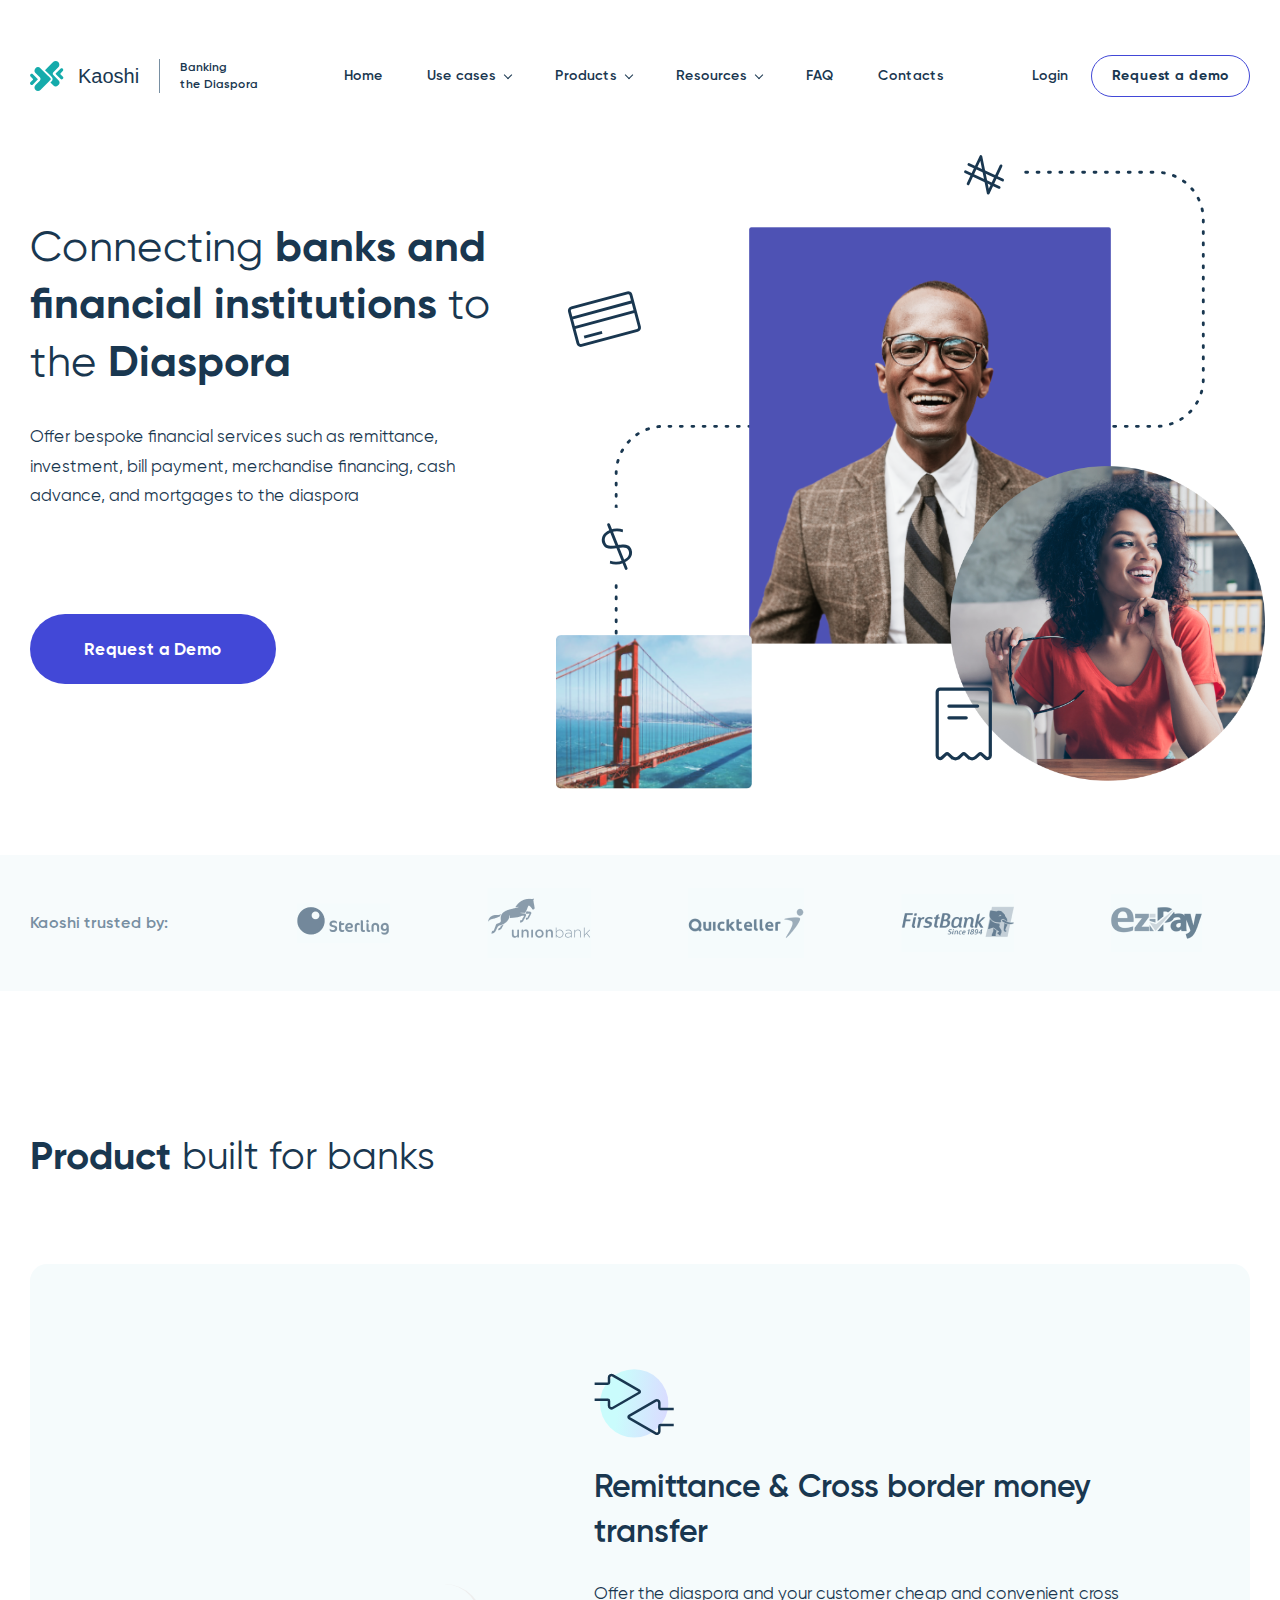
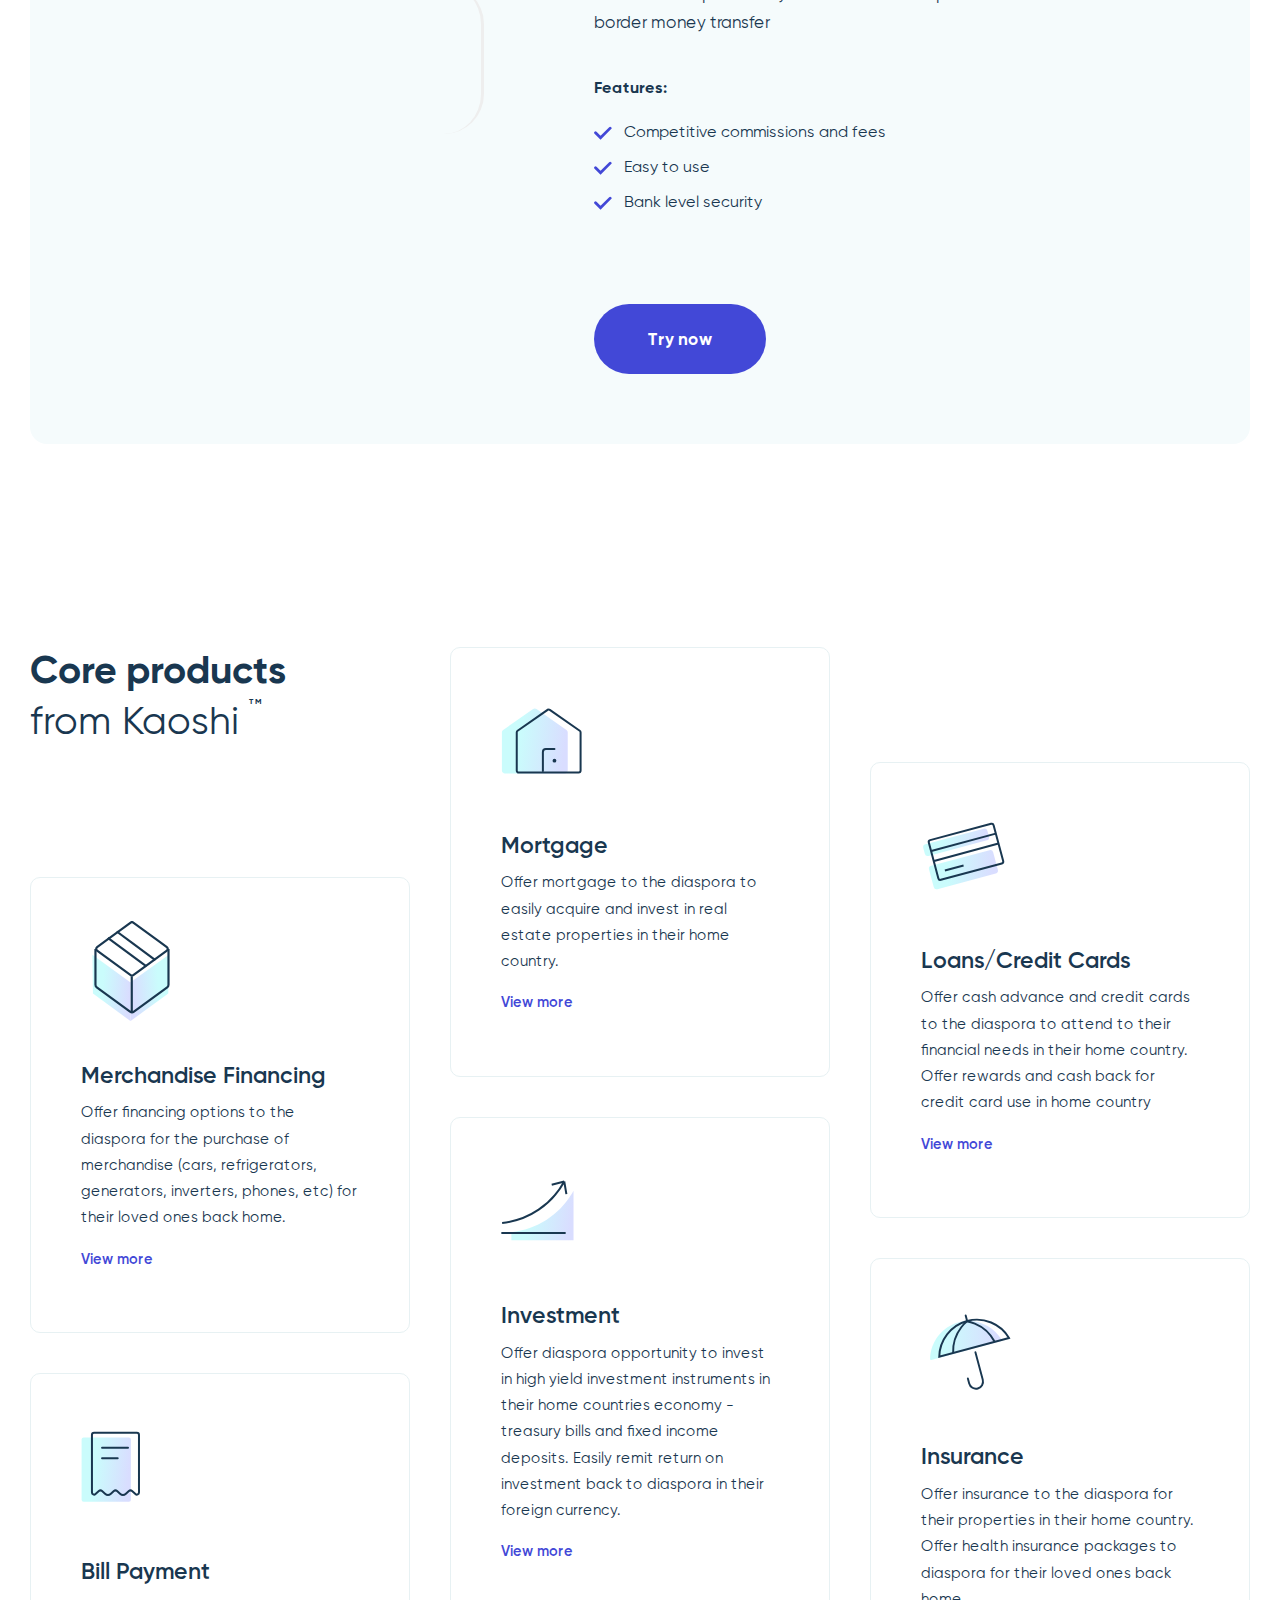
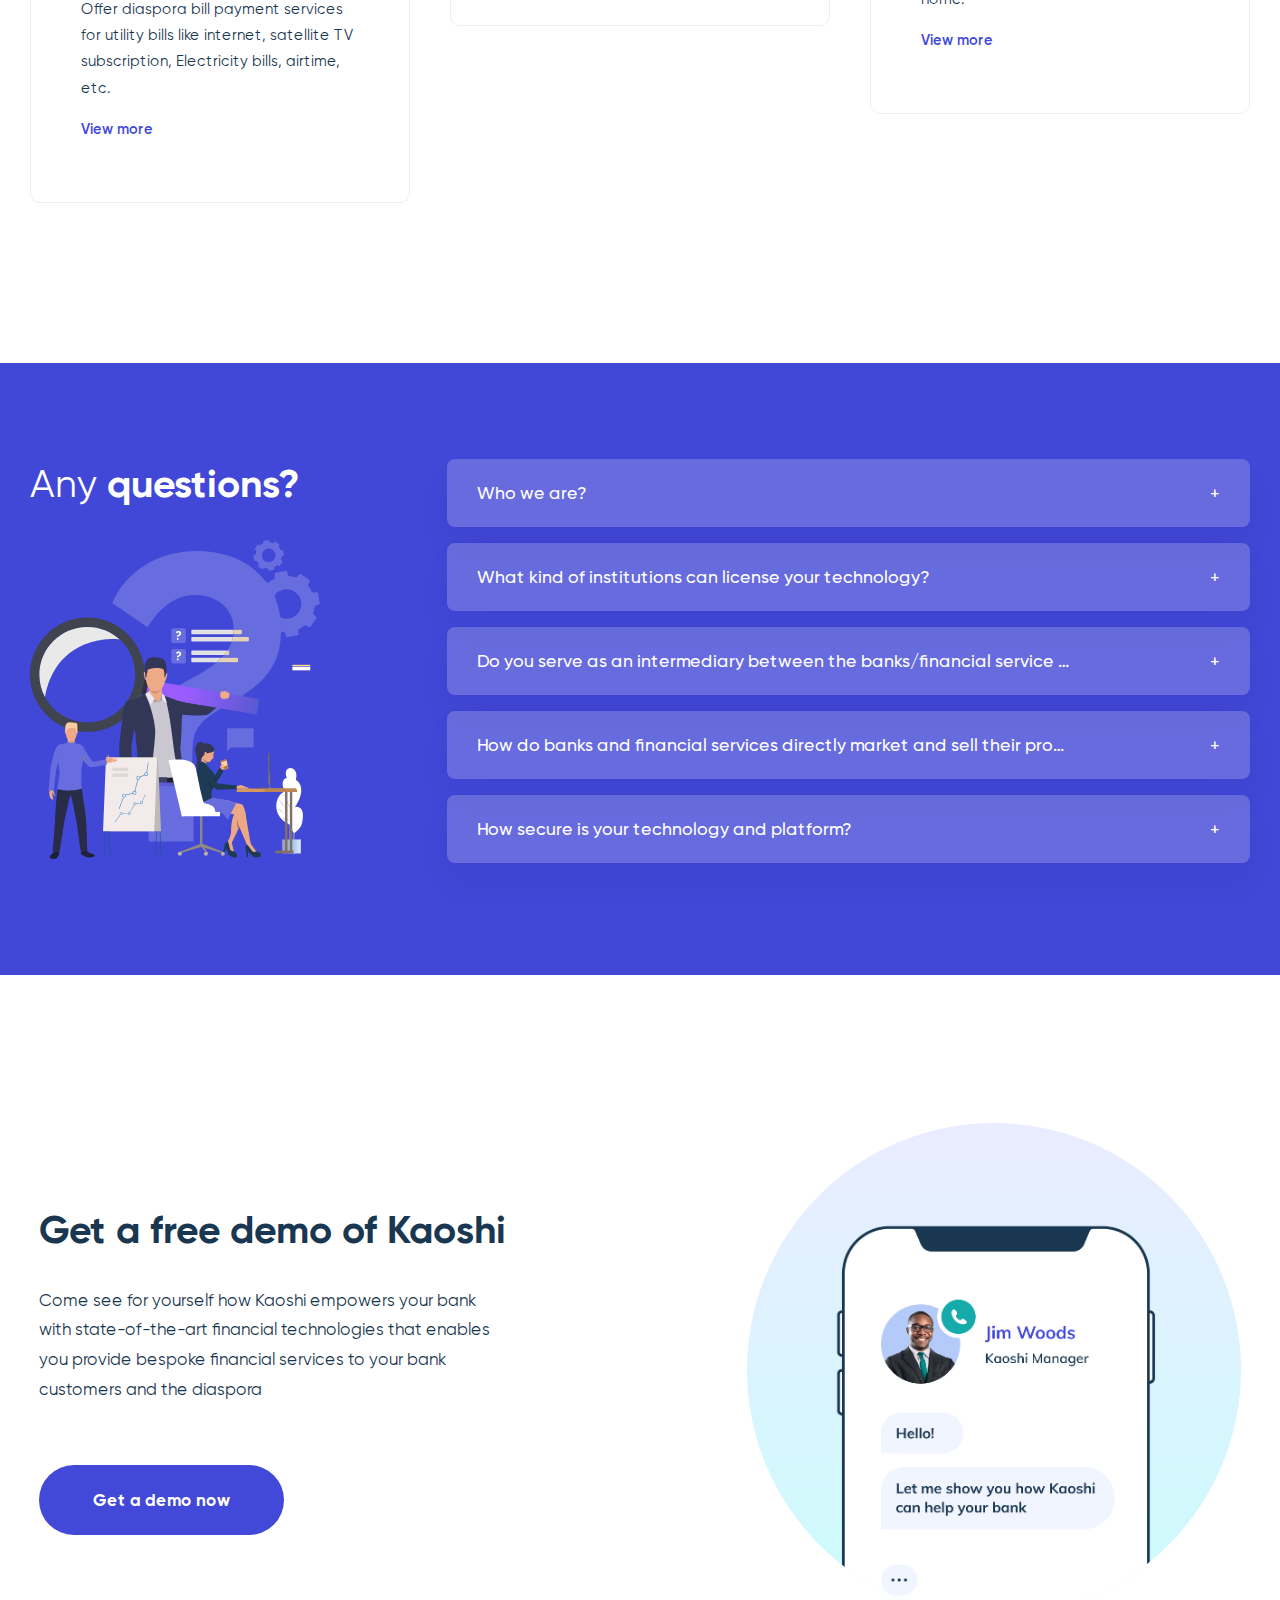
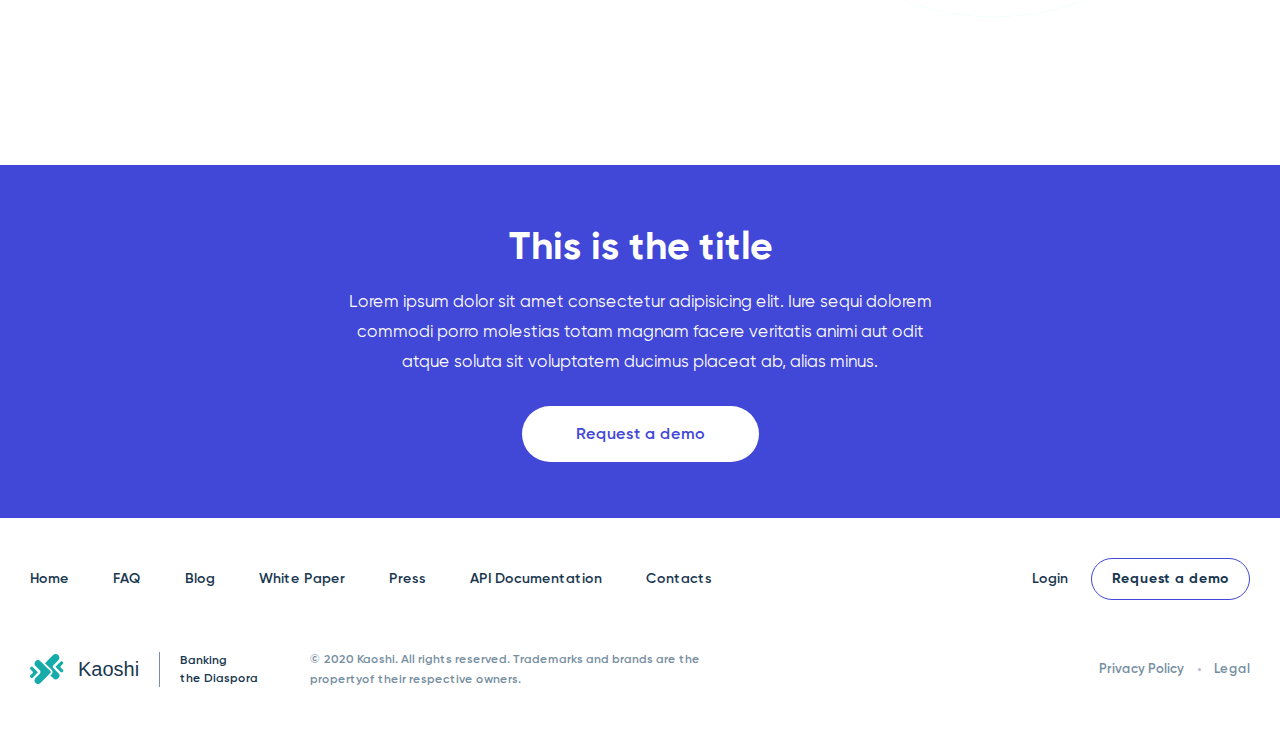
==== commit 19dff634: "update" ====
--- a/index.html
+++ b/index.html
@@ -472,6 +472,7 @@
               <div class="col-md-4">
                 <div class="faq-block__title">
                   <span class="h2 text-white">Any <b>questions?</b></span>
+                  <img src="img/faq.svg" width="75%" alt="" />
                 </div>
               </div>
 
@@ -630,7 +631,7 @@
         <div class="section section-strip">
           <div class="container">
             <div class="strip__container">
-              <span class="h1 text-center text-white">
+              <span class="h2 strip__title text-center text-white">
                 <b>This is the title</b>
               </span>
               <p class="text-center strip__text mx-auto text-white">
@@ -714,3 +715,9 @@
     </script>
   </body>
 </html>
+
+<!-- street rap 
+pple come around and i make them clap
+this thing wey you dey see me dey do no be to today i don start 
+rapa tap tap 
+that's the sound of me spitting the shit that's going make u pop -->
--- a/css/custom.css
+++ b/css/custom.css
@@ -104,7 +104,11 @@
   text-align: center;
   width: 100% !important;
 }
-
+@media (min-width: 767px) {
+  .faq-block__title {
+    text-align: left;
+  }
+}
 .faq__header.active .minus {
   display: inline;
 }
@@ -205,7 +209,7 @@
 
 .section-strip {
   background: #4147d6;
-  padding: 3rem 0;
+  padding: 3.5rem 0;
 }
 
 .strip__text {
@@ -226,3 +230,11 @@
   color: #4248d7;
   font-weight: 600;
 }
+
+.align-items-center {
+  align-items: center !important;
+}
+
+.strip__title {
+  margin-bottom: 1rem;
+}
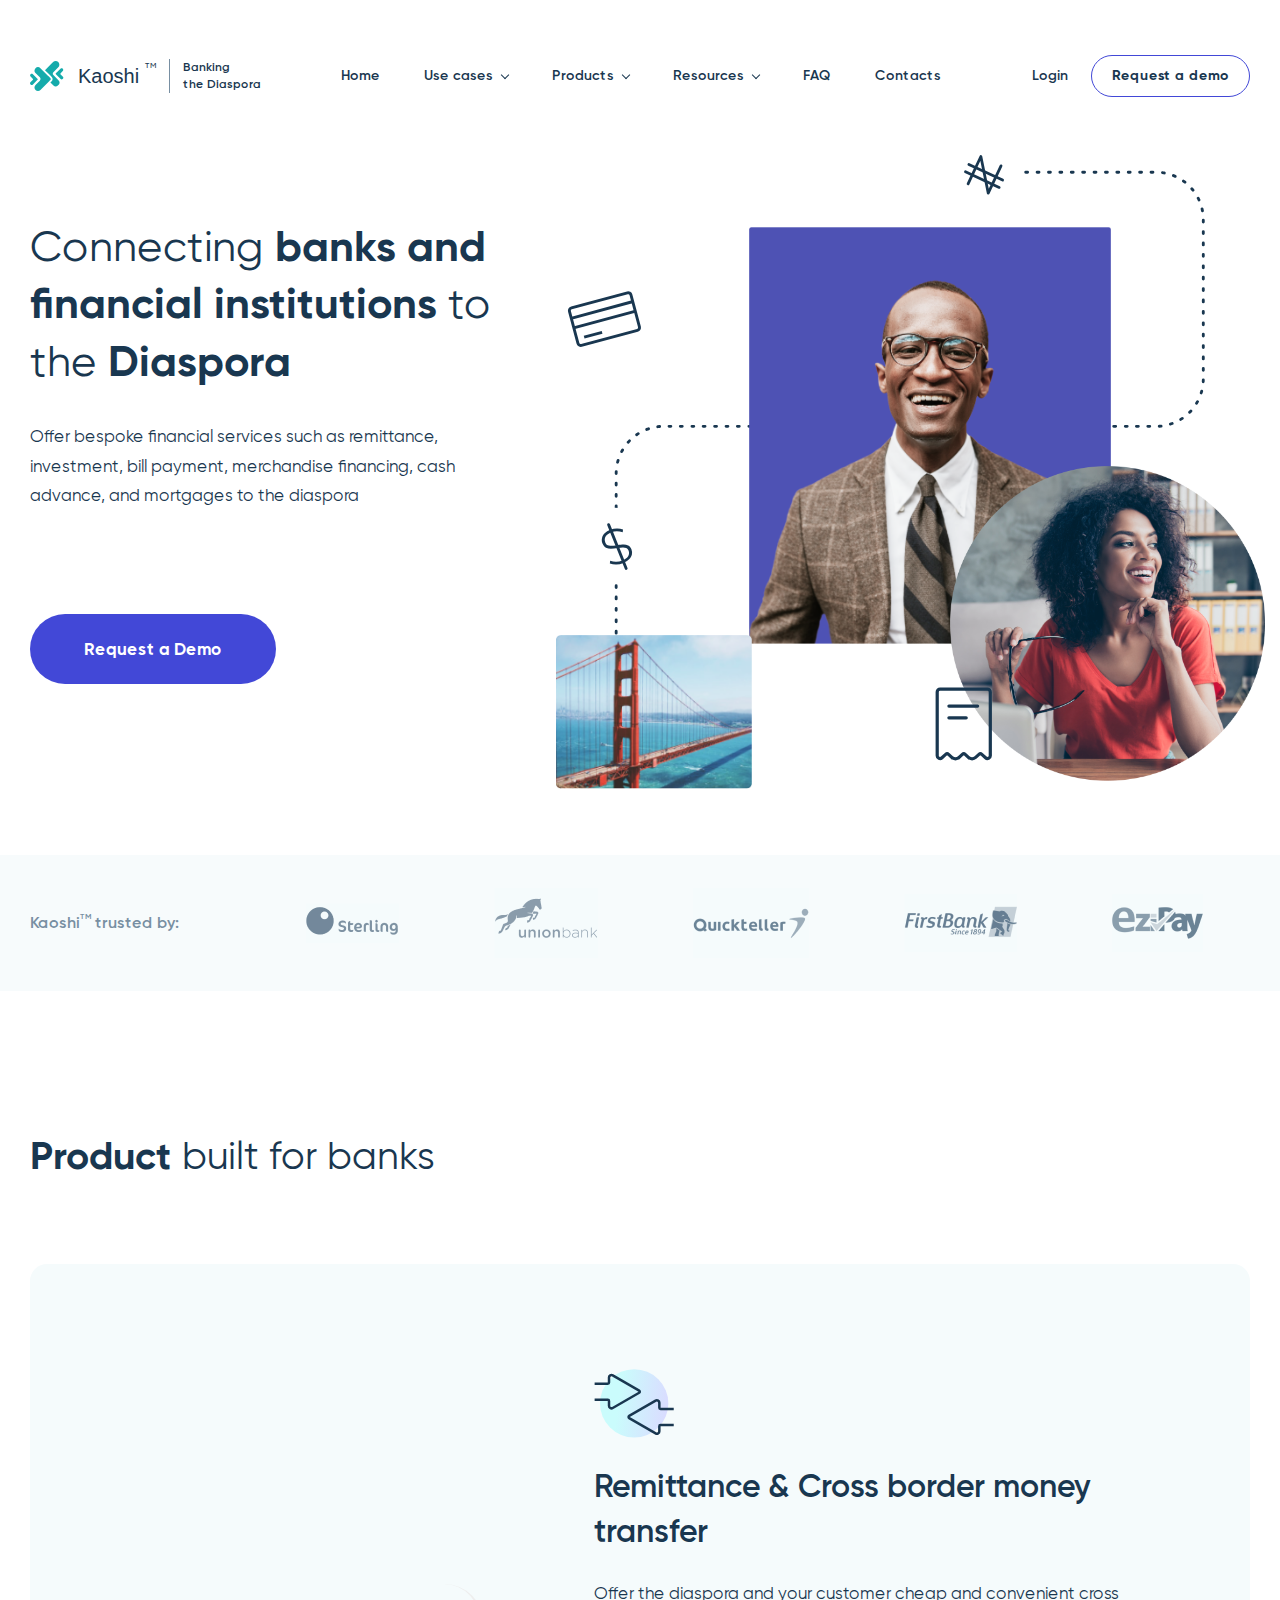
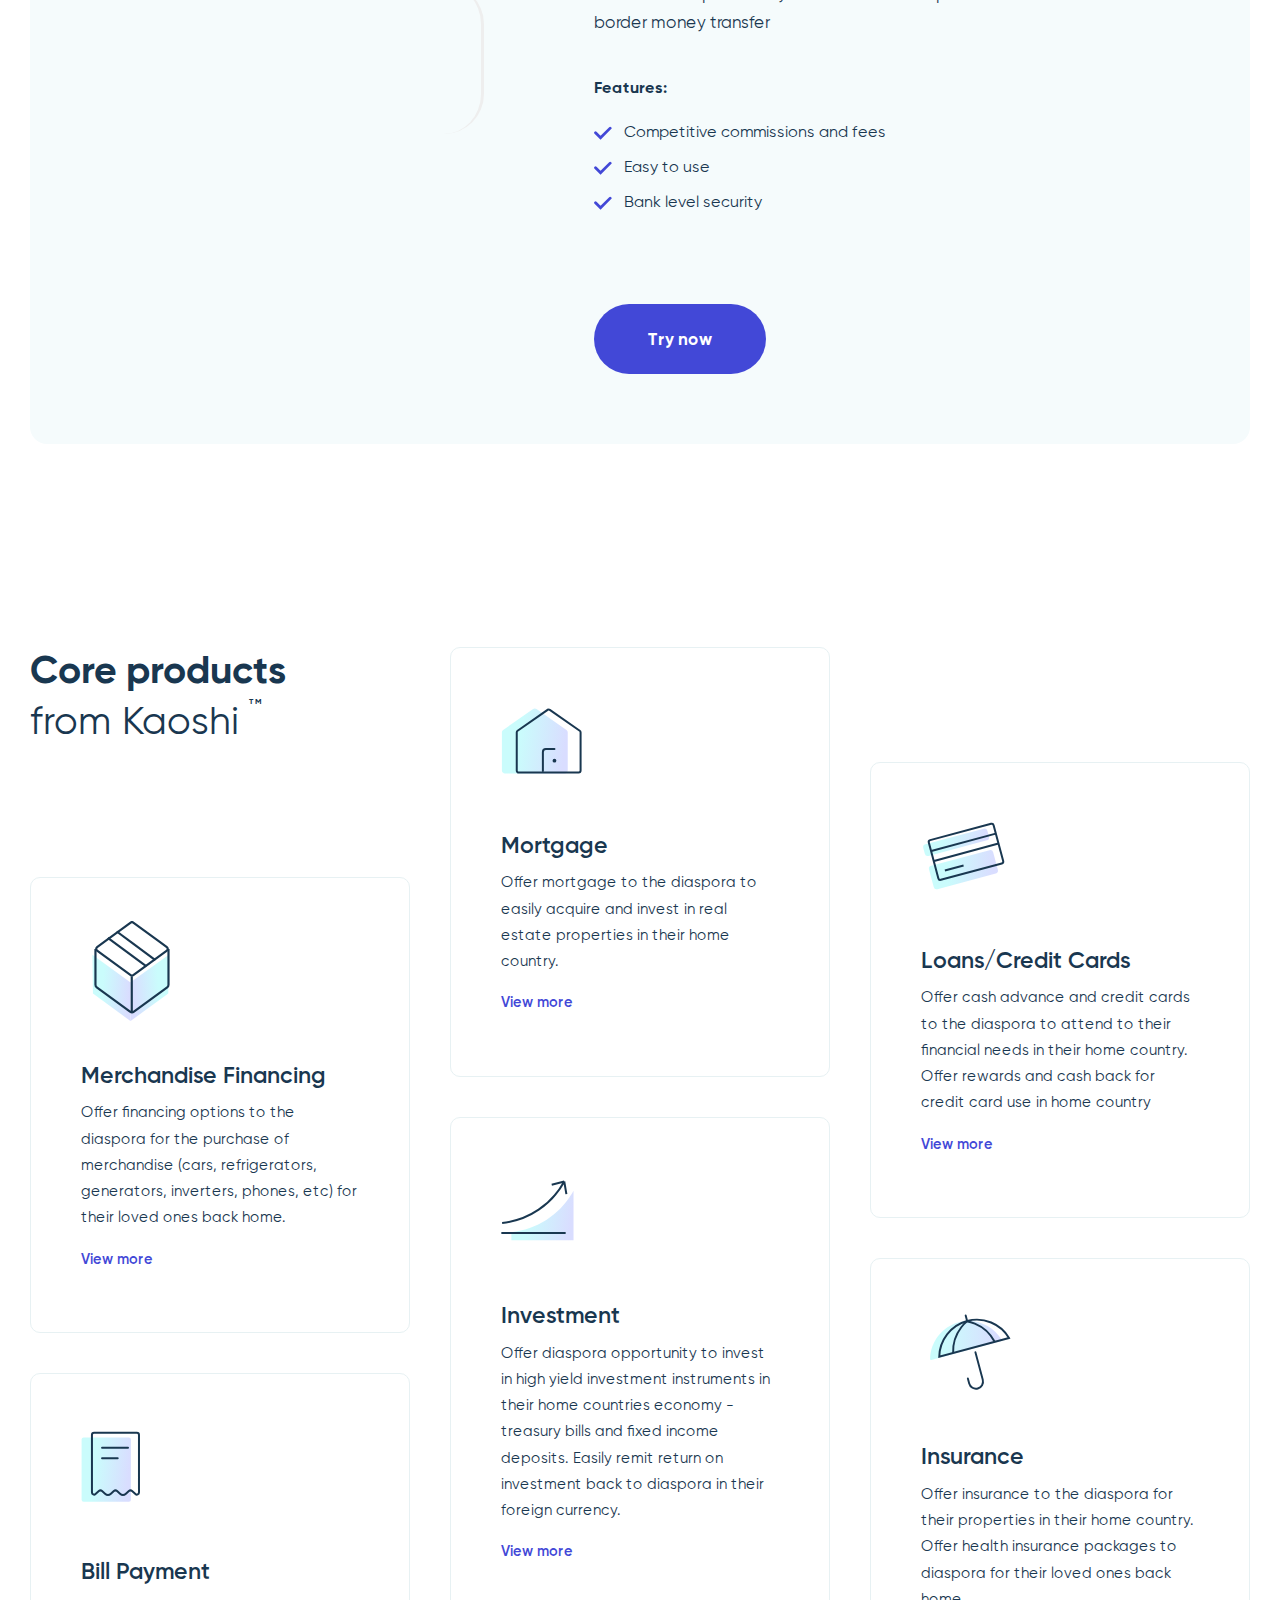
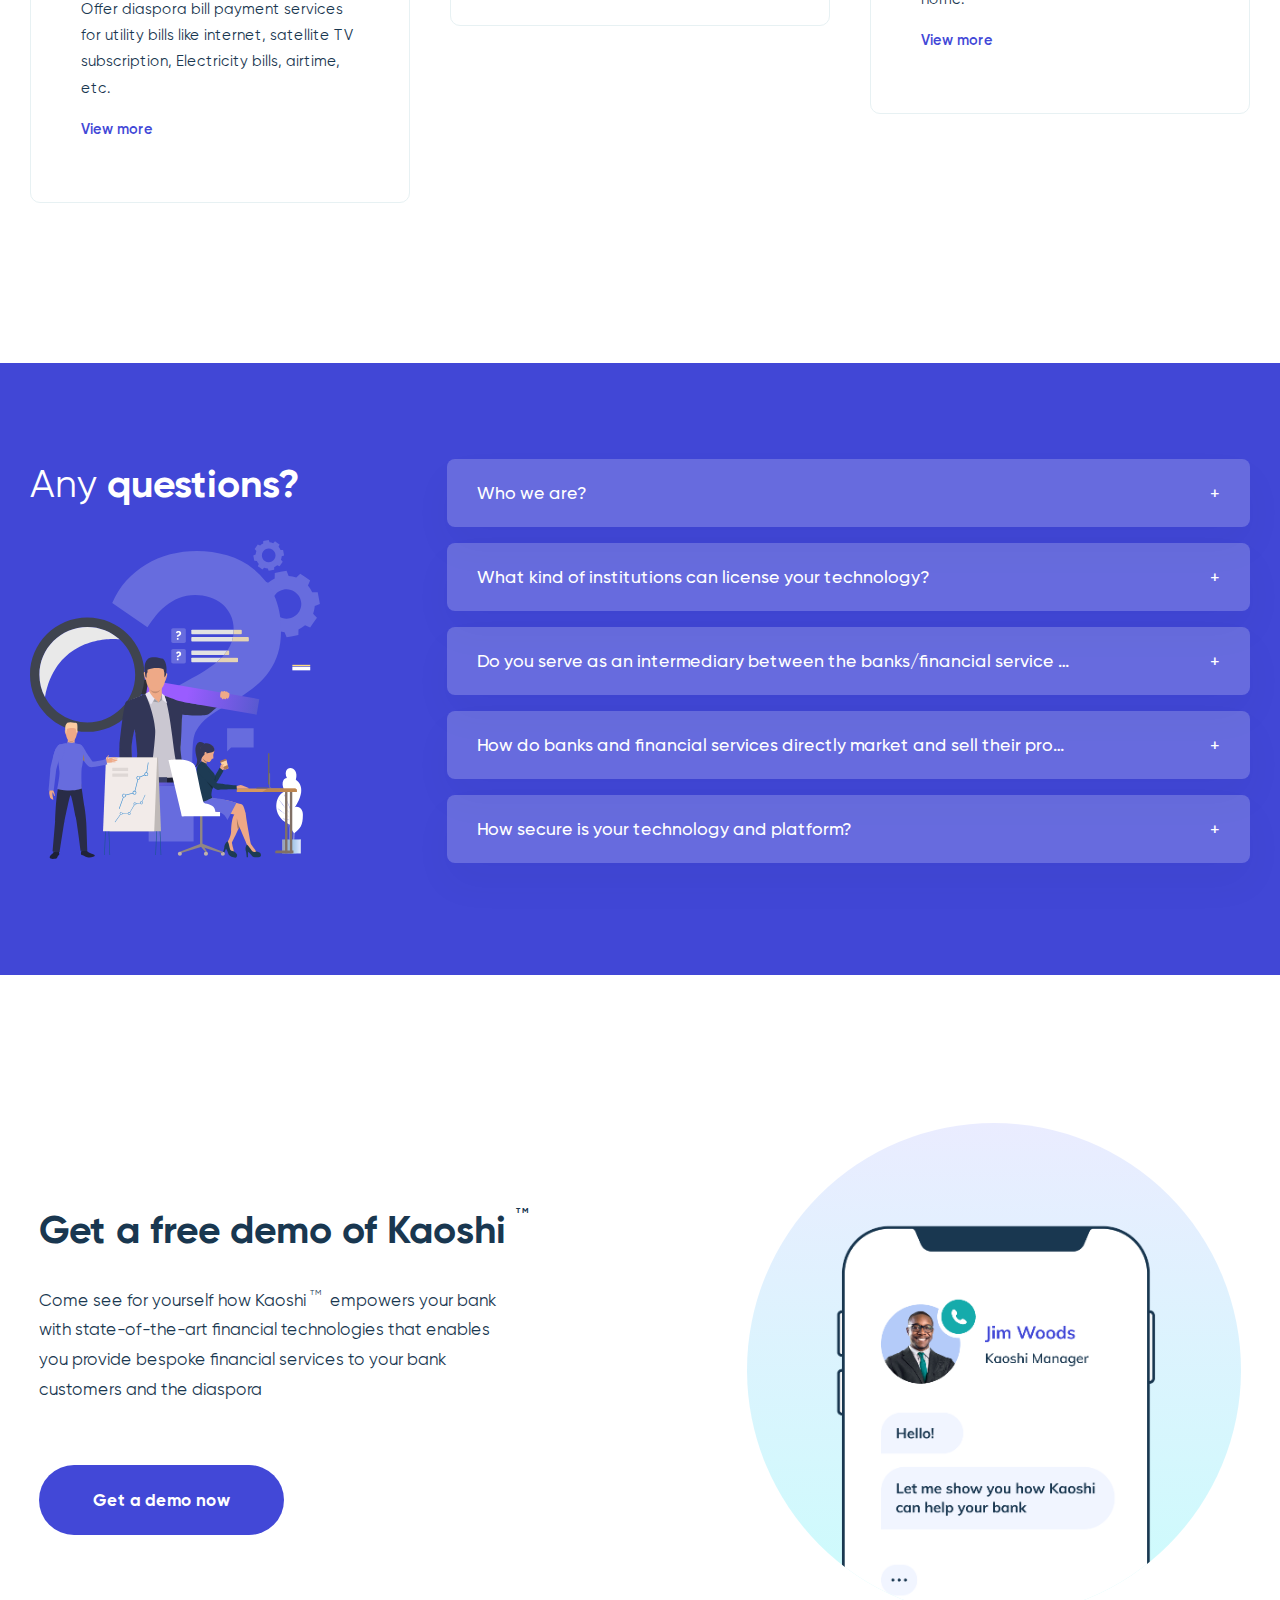
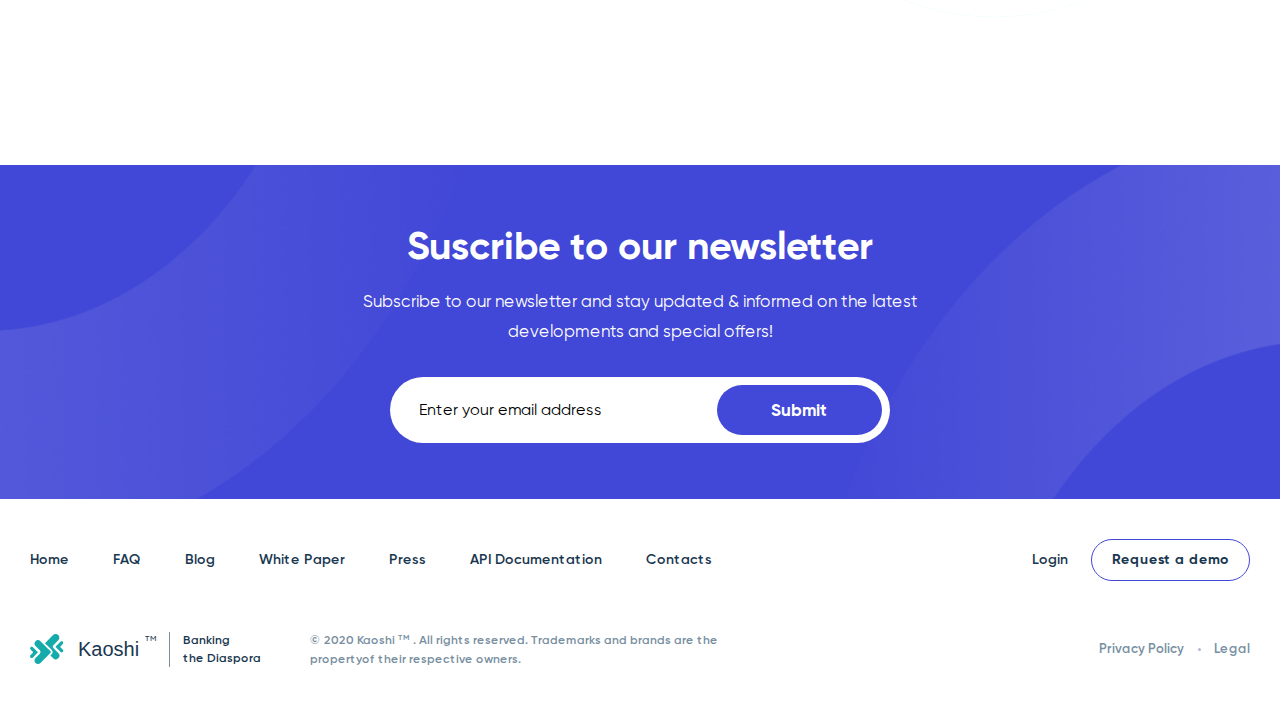
==== commit 3d819909: "update strip" ====
--- a/index.html
+++ b/index.html
@@ -27,7 +27,9 @@
             <div class="logo">
               <a href="index.html" class="logo__link">
                 <img src="img/Logo.svg" alt="" />
-                <span class="logo__link-title">Kaoshi</span>
+                <span class="logo__link-title"
+                  >Kaoshi <sup class="tm">TM</sup></span
+                >
               </a>
               <span class="logo__txt">Banking <br />the Diaspora</span>
             </div>
@@ -206,7 +208,9 @@
         <div class="section section-partners">
           <div class="container">
             <div class="partners-block">
-              <span class="partners-block__title">Kaoshi trusted by:</span>
+              <span class="partners-block__title"
+                >Kaoshi <sup class="tm">TM</sup> trusted by:</span
+              >
               <div class="partners-block__links">
                 <div class="partners-block__item">
                   <a href="#" class="partners-block__link">
@@ -557,16 +561,26 @@
                     <p class="c-normal">
                       Banks and financial services license our technology
                       enabling them to directly market and sell their financial
-                      products to the diaspora via our platform, Kaoshi
-                      <sup class="tm">TM</sup> Network. Kaoshi
-                      <sup class="tm">TM</sup>
-                      Network is a personal finance platform for the diaspora
-                      that aggregates pertinent financial services which the
-                      diaspora (especially immigrants) need. Through this
-                      platform, each bank can directly market and sell its
-                      financial products and services to the diaspora. Payment
-                      for service delivery are also conducted and facilitated
-                      via the platform.
+                      products to the diaspora via our platform,
+                      <a
+                        class="fw_big text-white"
+                        target="_blank"
+                        href="https://kaoshinetwork.com/"
+                        >Kaoshi <sup class="tm">TM</sup>Network</a
+                      >.
+
+                      <a
+                        class="fw_big text-white"
+                        href="https://kaoshinetwork.com/"
+                        target="_blank"
+                        >Kaoshi <sup class="tm">TM</sup>Network</a
+                      >
+                      is a personal finance platform for the diaspora that
+                      aggregates pertinent financial services which the diaspora
+                      (especially immigrants) need. Through this platform, each
+                      bank can directly market and sell its financial products
+                      and services to the diaspora. Payment for service delivery
+                      are also conducted and facilitated via the platform.
                     </p>
                   </div>
                 </div>
@@ -590,7 +604,9 @@
                       who test the effectiveness of our Data Security program
                       and infrastructure. If you have any questions about our
                       security policy, please email us at
-                      <a href="">info@kaoshinetwork.com</a>.
+                      <a class="text-white" href="mailto:info@kaoshinetwork.com"
+                        >info@kaoshinetwork.com</a
+                      >.
                     </p>
                   </div>
                 </div>
@@ -602,9 +618,14 @@
           <div class="container">
             <div class="demo-block">
               <div class="demo-block__txt">
-                <span class="h2"><b>Get a free demo of Kaoshi</b></span>
+                <span class="h2"
+                  ><b
+                    >Get a free demo of Kaoshi <sup class="tm">TM</sup></b
+                  ></span
+                >
                 <p>
-                  Come see for yourself how Kaoshi empowers your bank with
+                  Come see for yourself how Kaoshi
+                  <sup class="tm">TM</sup> empowers your bank with
                   state-of-the-art financial technologies that enables you
                   provide bespoke financial services to your bank customers and
                   the diaspora
@@ -632,17 +653,22 @@
           <div class="container">
             <div class="strip__container">
               <span class="h2 strip__title text-center text-white">
-                <b>This is the title</b>
+                <b>Suscribe to our newsletter</b>
               </span>
               <p class="text-center strip__text mx-auto text-white">
-                Lorem ipsum dolor sit amet consectetur adipisicing elit. Iure
-                sequi dolorem commodi porro molestias totam magnam facere
-                veritatis animi aut odit atque soluta sit voluptatem ducimus
-                placeat ab, alias minus.
+                Subscribe to our newsletter and stay updated &amp; informed on
+                the latest developments and special offers!
               </p>
               <div class="text-center">
                 <br />
-                <a href="" class="btn bg-white"> Request a demo </a>
+                <form class="input-container">
+                  <input
+                    type="text"
+                    required
+                    placeholder="Enter your email address"
+                  />
+                  <button type="submit" class="btn btn-primary">Submit</button>
+                </form>
               </div>
             </div>
           </div>
@@ -683,13 +709,16 @@
               <div class="logo">
                 <a href="#" class="logo__link">
                   <img src="img/Logo.svg" alt="" />
-                  <span class="logo__link-title">Kaoshi</span>
+                  <span class="logo__link-title"
+                    >Kaoshi <sup class="tm">TM</sup></span
+                  >
                 </a>
                 <span class="logo__txt">Banking <br />the Diaspora</span>
               </div>
               <span class="copyrights">
-                © 2020 Kaoshi. All rights reserved. Trademarks and brands are
-                the propertyof their respective owners.
+                &copy; 2020 Kaoshi <sup class="tm">TM</sup>. All rights
+                reserved. Trademarks and brands are the propertyof their
+                respective owners.
               </span>
             </div>
             <ul class="footer-main__links">
--- a/css/style.css
+++ b/css/style.css
@@ -3116,8 +3116,8 @@
   line-height: 1.45;
   display: block;
   border-left: 1px solid #788fa2;
-  padding: 0 20px;
-  margin-left: 20px;
+  padding: 0 13px;
+  margin-left: 8px;
 }
 .logo__link {
   display: -webkit-box;
--- a/css/custom.css
+++ b/css/custom.css
@@ -208,7 +208,10 @@
 }
 
 .section-strip {
-  background: #4147d6;
+  background: url(../img/Base.png);
+  background-position: center;
+  background-size: cover;
+  /* background-size: 0em; */
   padding: 3.5rem 0;
 }
 
@@ -238,3 +241,35 @@
 .strip__title {
   margin-bottom: 1rem;
 }
+
+.input-container {
+  background: #fff;
+  max-width: 500px;
+  margin: auto;
+  border-radius: 38px;
+  display: flex;
+  justify-content: space-between;
+  align-items: center;
+  padding: 0.5rem;
+  position: relative;
+}
+
+.input-container input {
+  padding: 9px 1.3rem;
+  min-width: 60%;
+  font-size: 1rem;
+  background: transparent !important;
+  border: 0 solid transparent;
+}
+.input-container input:focus {
+  outline: none;
+}
+
+.input-container .btn-primary {
+  height: 50px;
+  line-height: 50px;
+}
+
+.text-white {
+  color: #fff !important;
+}
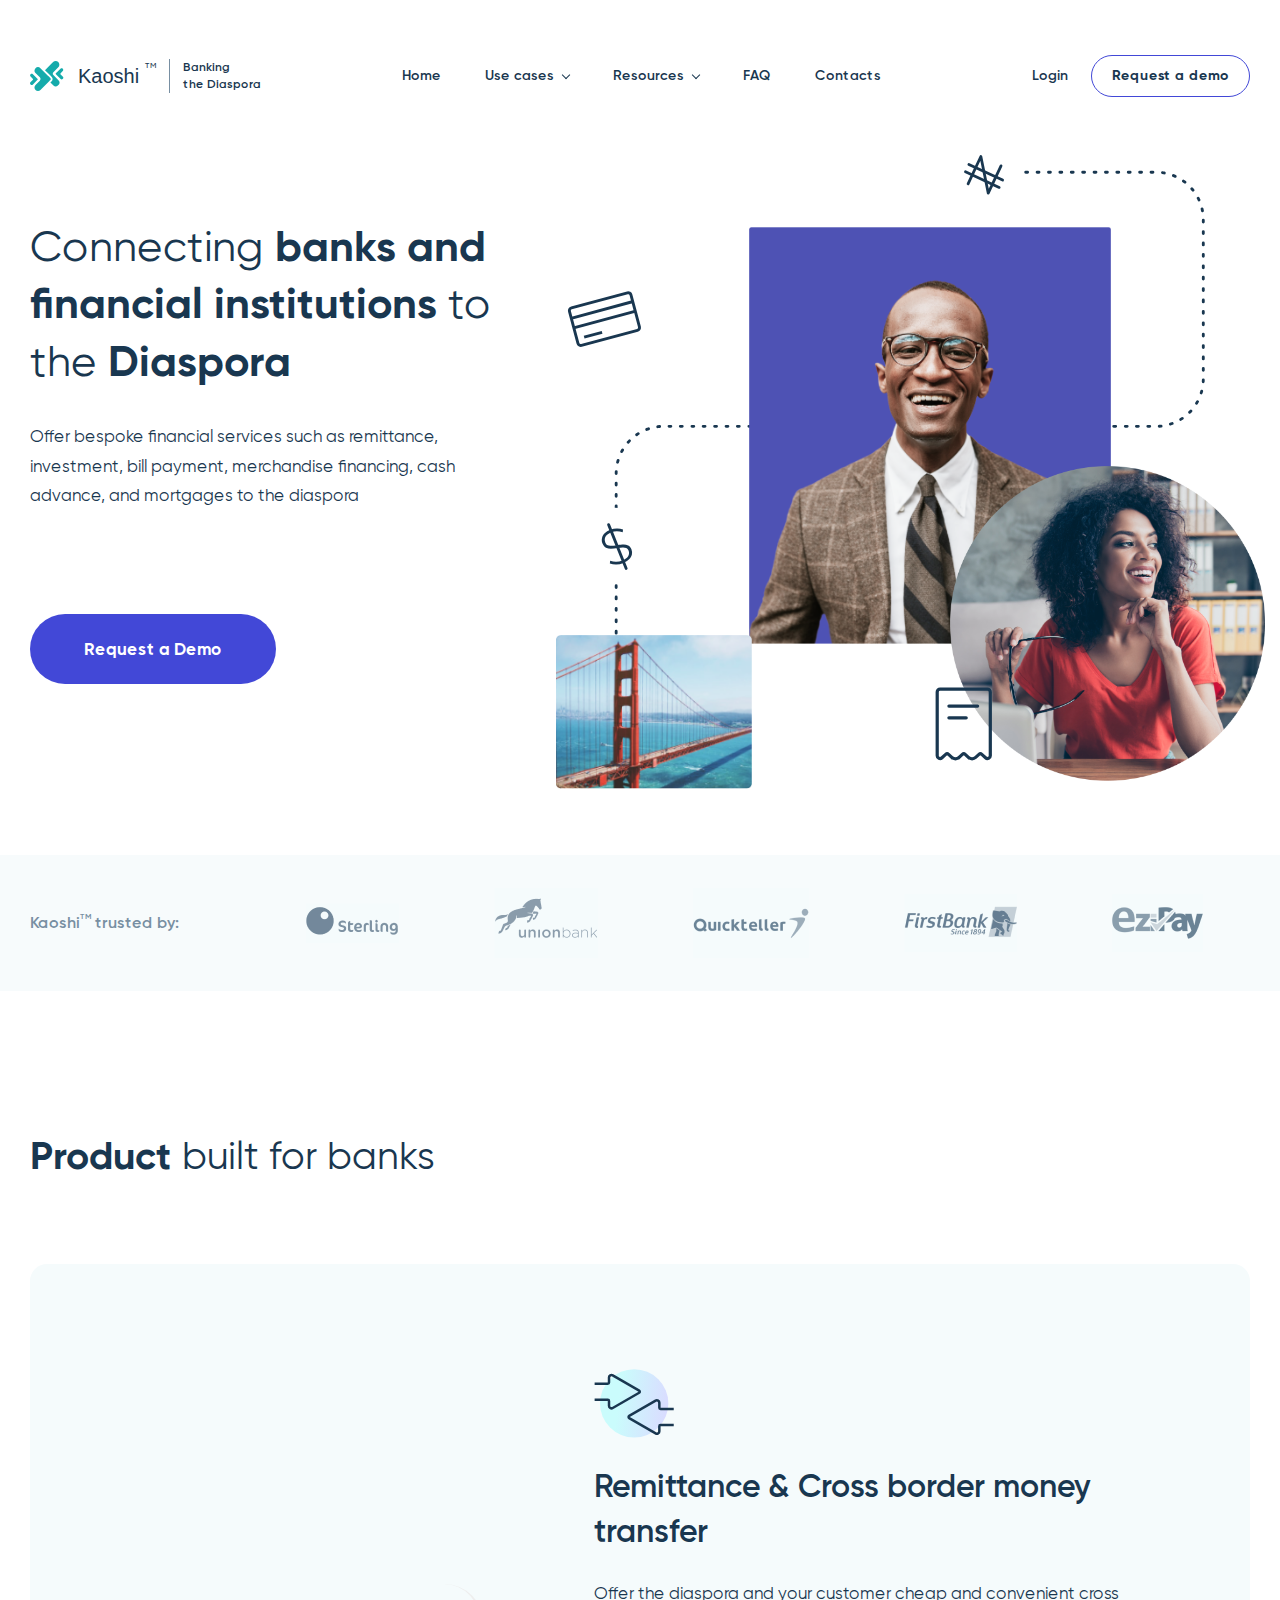
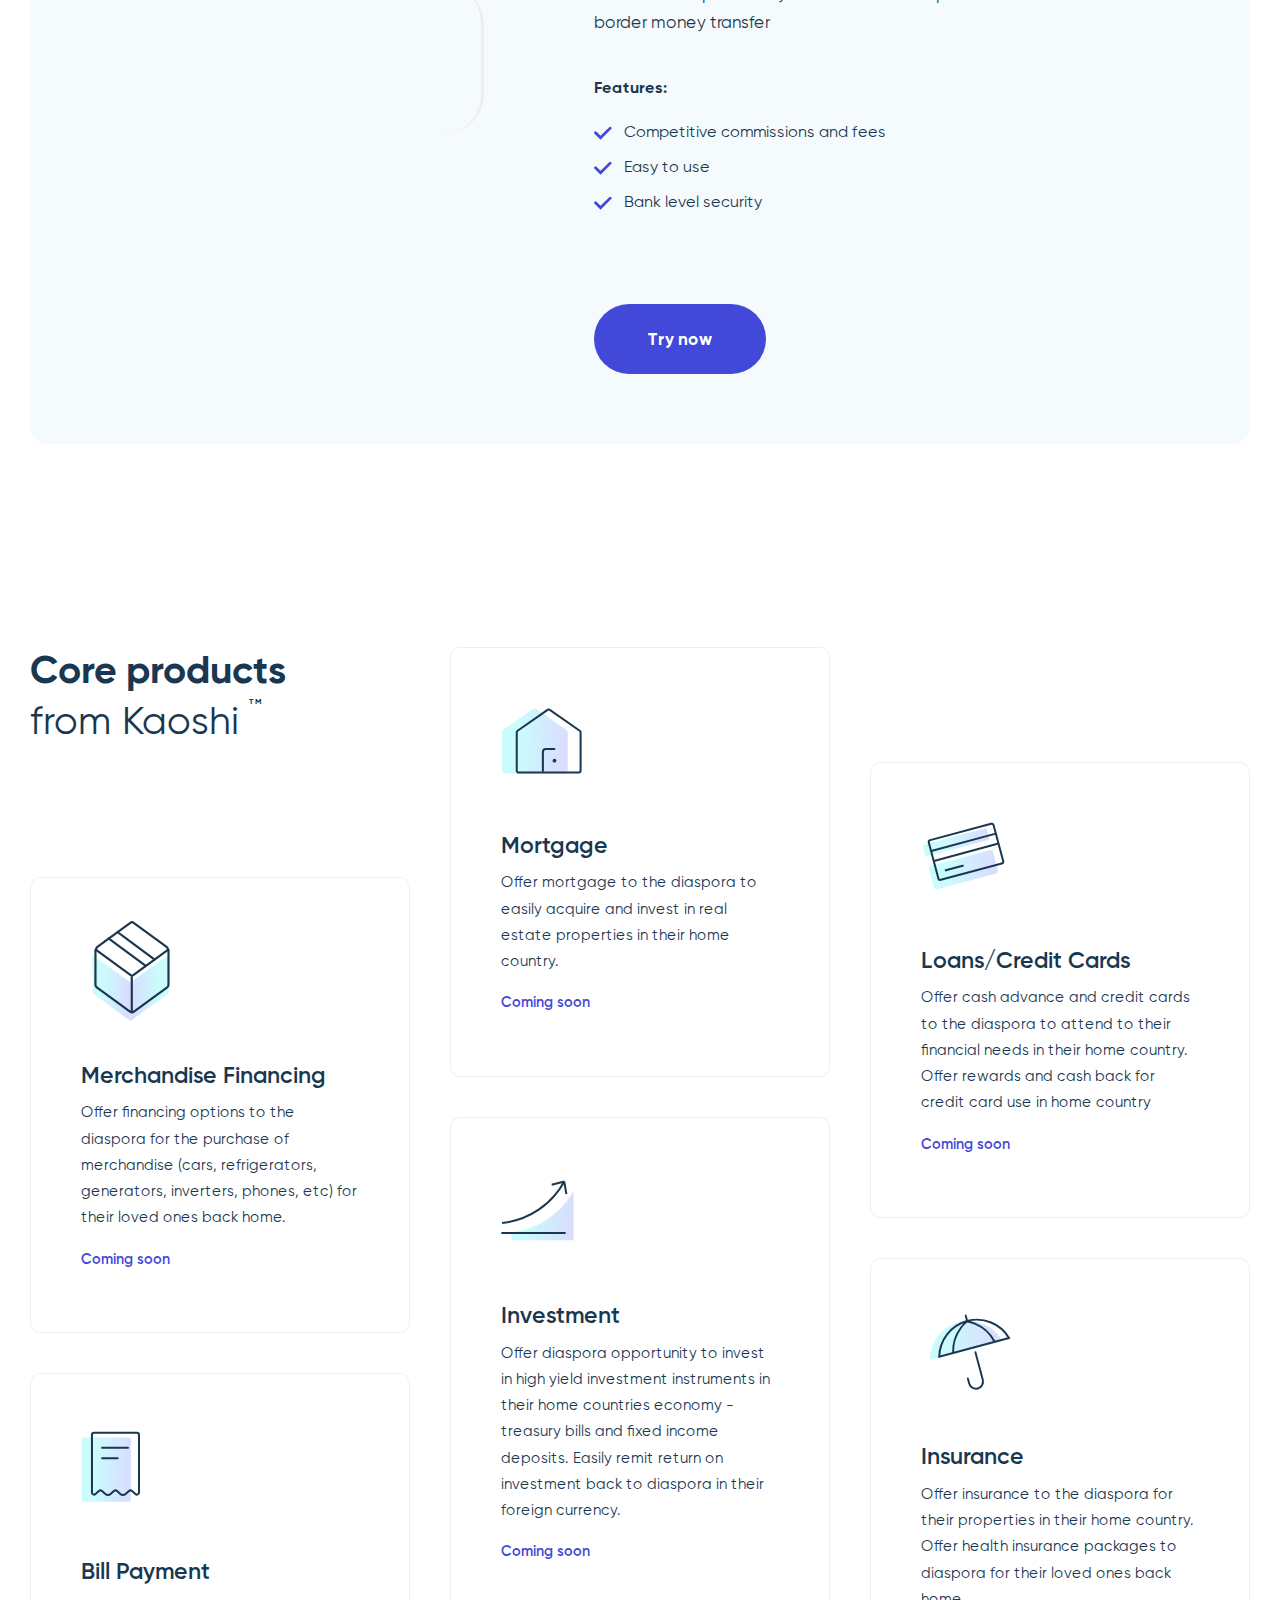
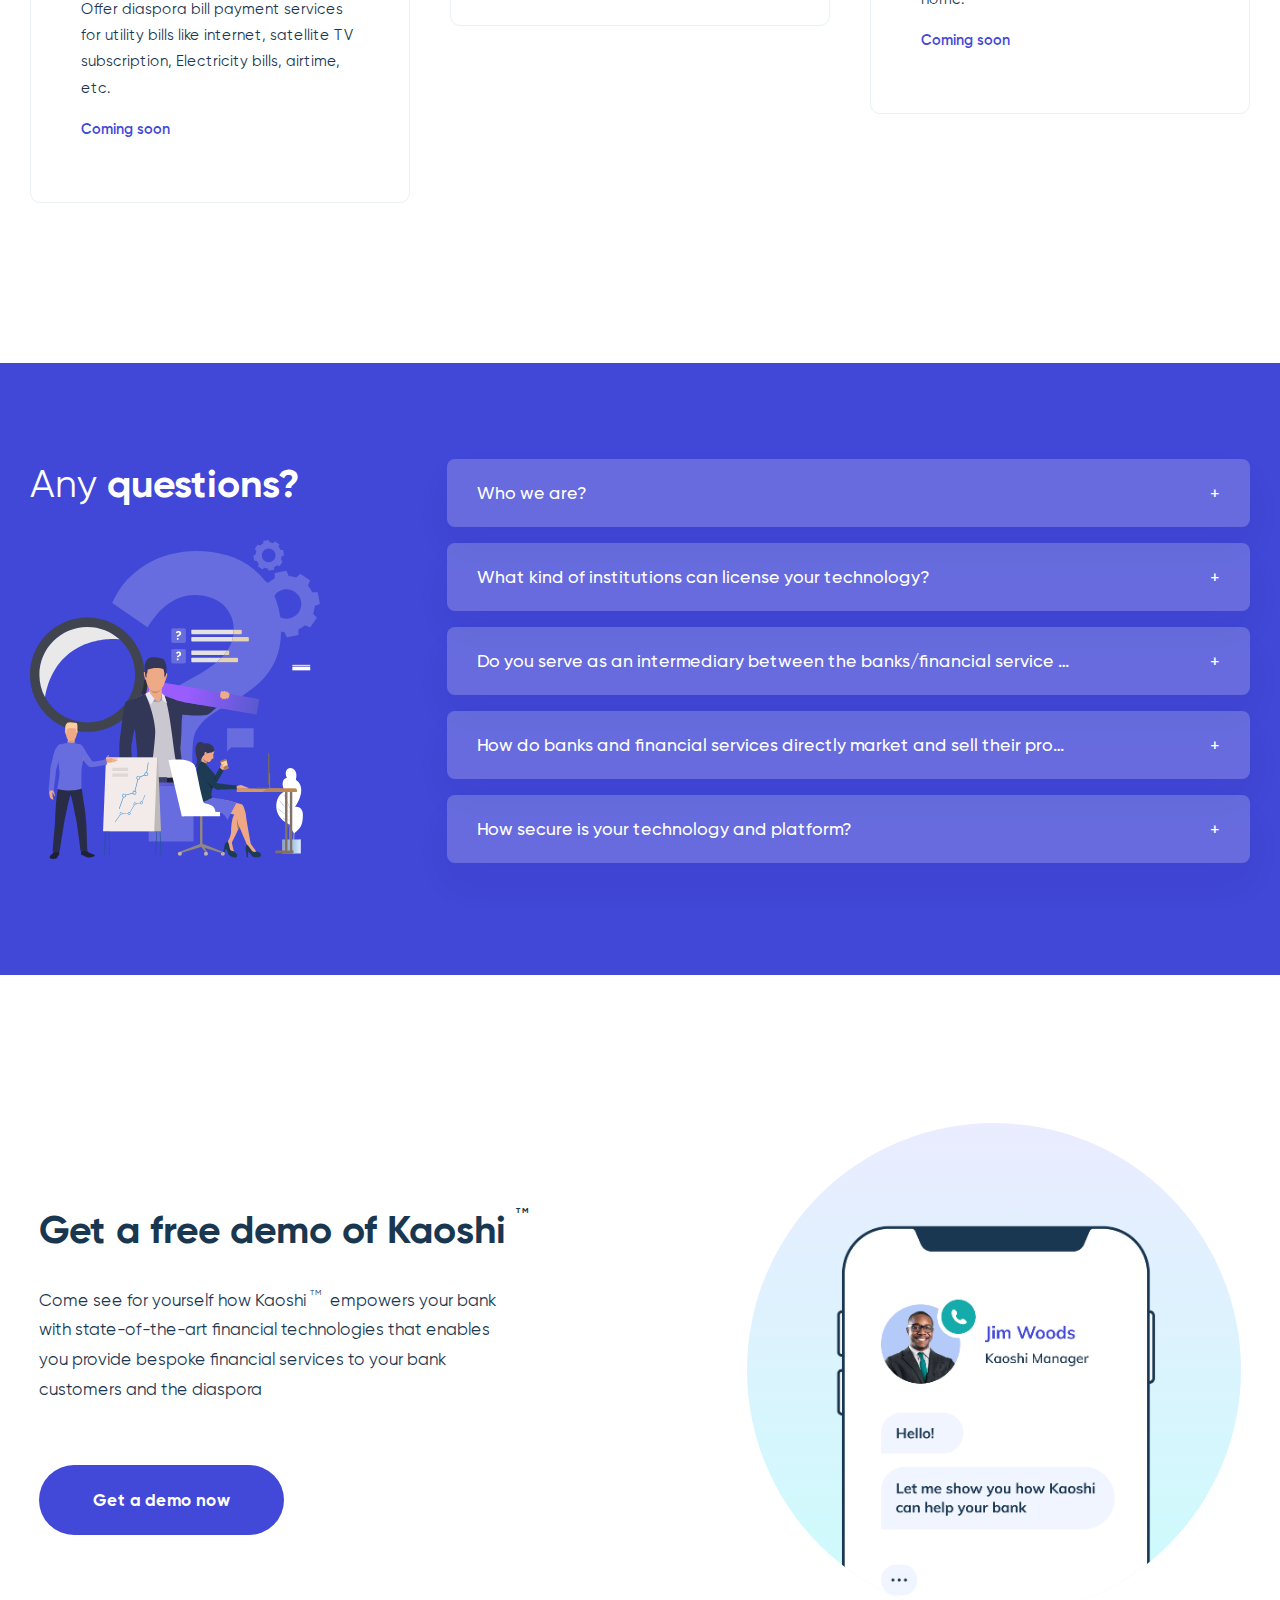
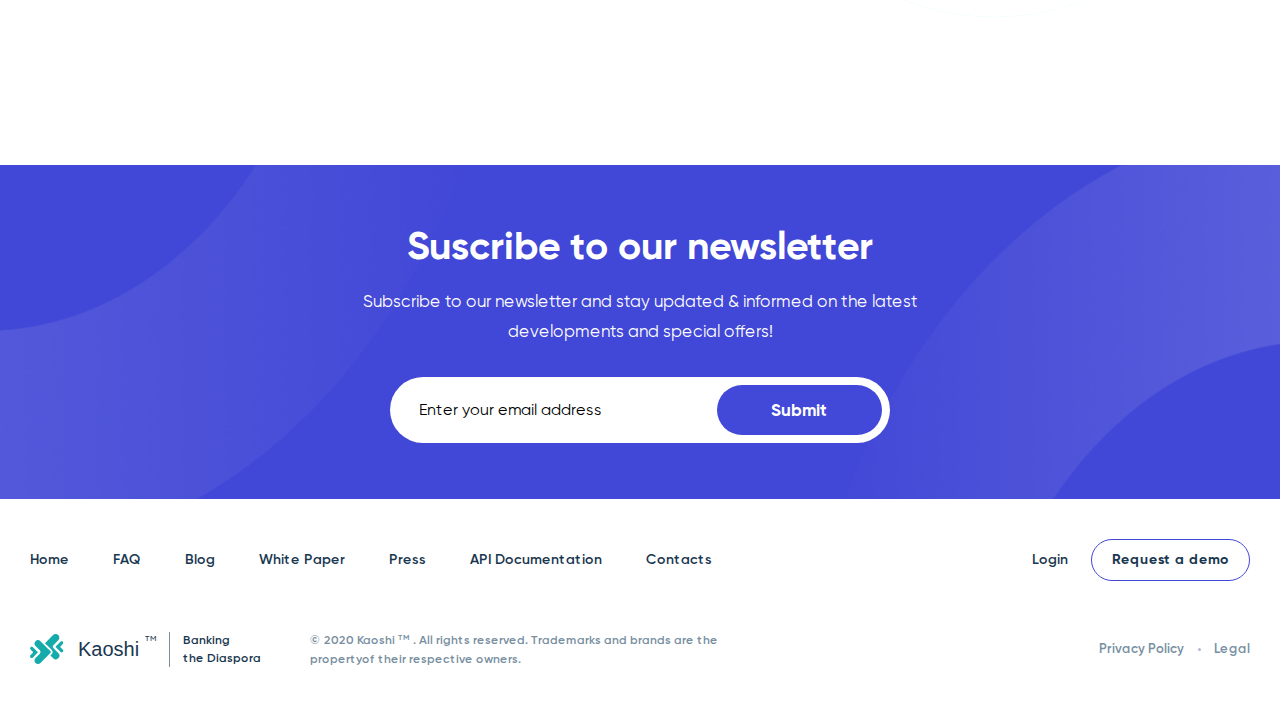
==== commit 6eccb65b: "comment coming soon" ====
--- a/index.html
+++ b/index.html
@@ -84,7 +84,7 @@
                     </li>
                   </ul>
                 </li>
-                <li class="header-menu__has-children">
+                <!-- <li class="header-menu__has-children">
                   <a href="">Products</a>
                   <span class="header-menu__pull"></span>
                   <ul class="header-menu__submenu">
@@ -95,7 +95,7 @@
                       <a target="_blank" href="">Product Two</a>
                     </li>
                   </ul>
-                </li>
+                </li> -->
                 <li class="header-menu__has-children">
                   <a href="#">Resources</a>
                   <span class="header-menu__pull"></span>
@@ -294,7 +294,7 @@
                     merchandise (cars, refrigerators, generators, inverters,
                     phones, etc) for their loved ones back home.
                   </p>
-                  <a href="" class="cat-link">View more</a>
+                  <a href="" class="cat-link">Coming soon</a>
                 </div>
                 <div class="catalog-block__item">
                   <span class="icon">
@@ -306,7 +306,7 @@
                     internet, satellite TV subscription, Electricity bills,
                     airtime, etc.
                   </p>
-                  <a href="" class="cat-link">View more</a>
+                  <a href="" class="cat-link">Coming soon</a>
                 </div>
               </div>
               <div class="catalog-block__row">
@@ -319,7 +319,7 @@
                     Offer mortgage to the diaspora to easily acquire and invest
                     in real estate properties in their home country.
                   </p>
-                  <a href="" class="cat-link">View more</a>
+                  <a href="" class="cat-link">Coming soon</a>
                 </div>
                 <div class="catalog-block__item">
                   <span class="icon">
@@ -333,7 +333,7 @@
                     return on investment back to diaspora in their foreign
                     currency.
                   </p>
-                  <a href="" class="cat-link">View more</a>
+                  <a href="" class="cat-link">Coming soon</a>
                 </div>
               </div>
               <div class="catalog-block__row">
@@ -347,7 +347,7 @@
                     attend to their financial needs in their home country. Offer
                     rewards and cash back for credit card use in home country
                   </p>
-                  <a href="" class="cat-link">View more</a>
+                  <a href="" class="cat-link">Coming soon</a>
                 </div>
                 <div class="catalog-block__item">
                   <span class="icon">
@@ -359,7 +359,7 @@
                     their home country. Offer health insurance packages to
                     diaspora for their loved ones back home.
                   </p>
-                  <a href="" class="cat-link">View more</a>
+                  <a href="" class="cat-link">Coming soon</a>
                 </div>
               </div>
             </div>
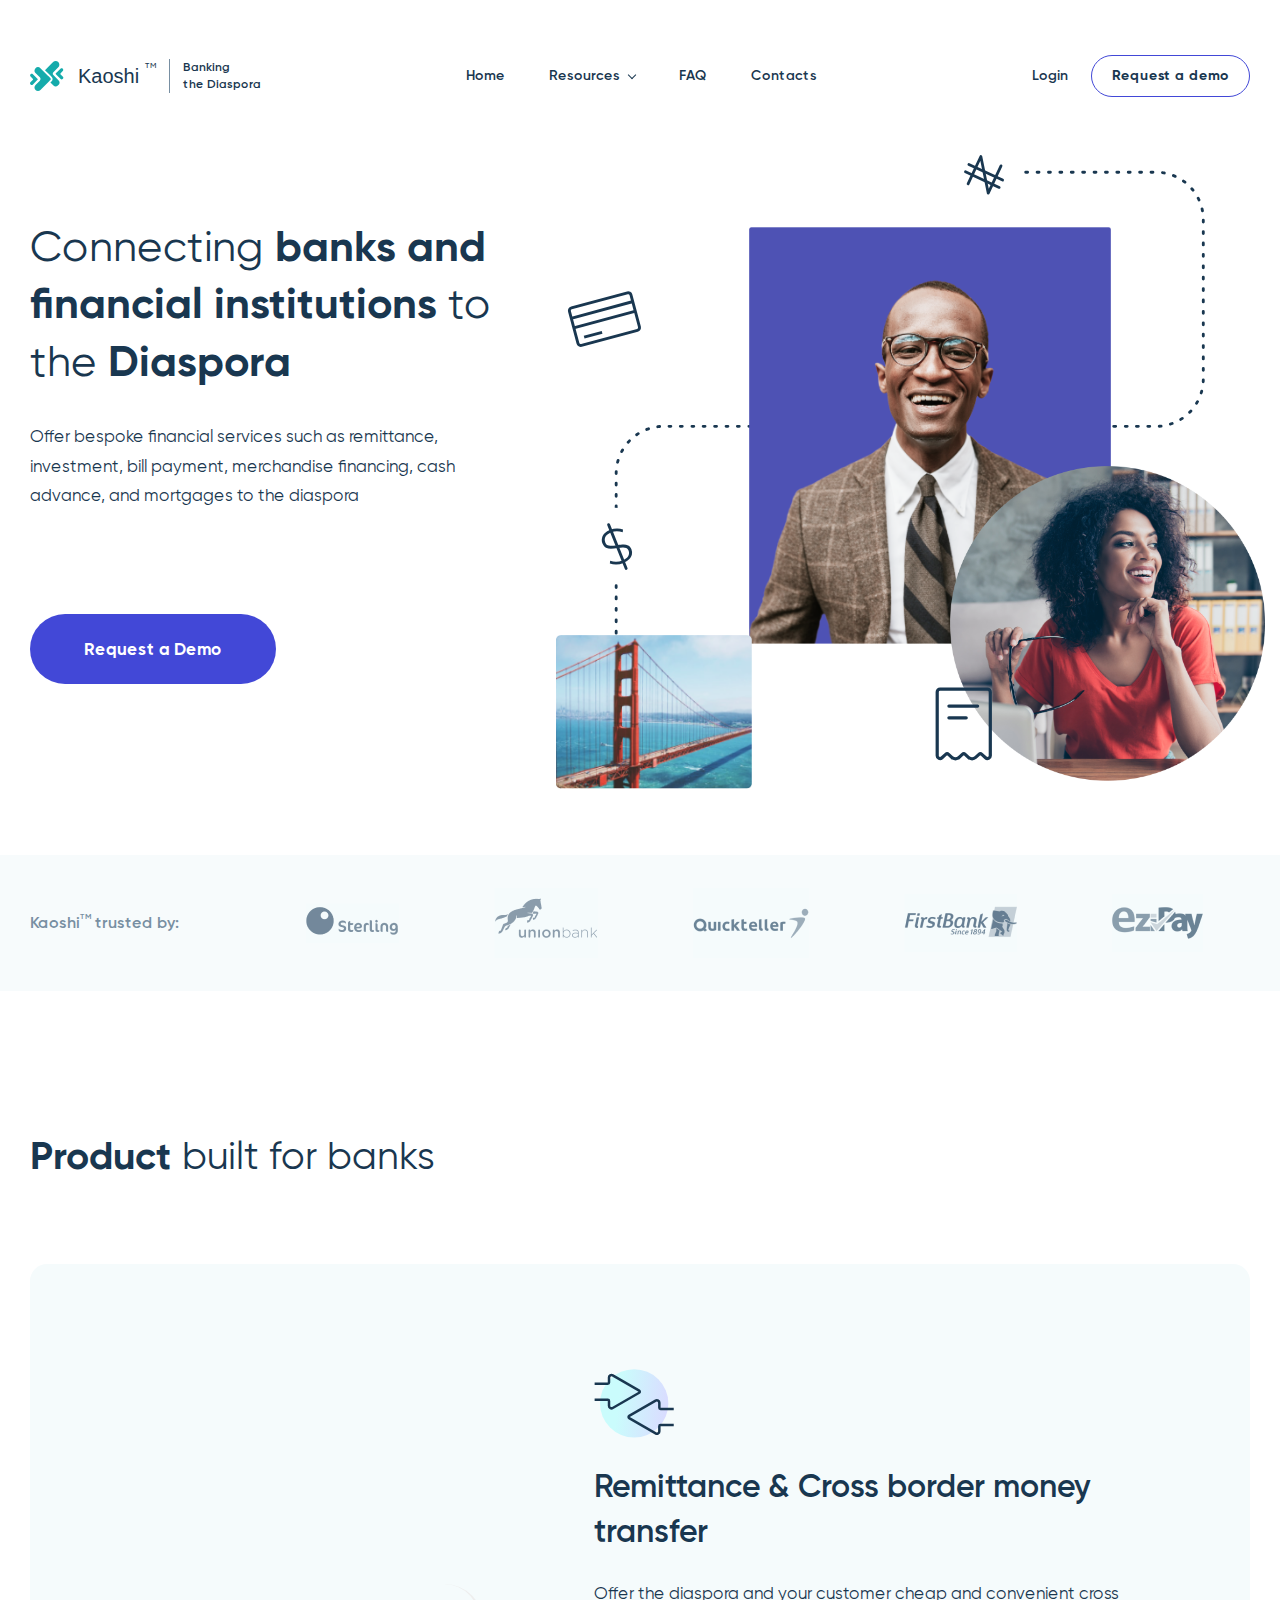
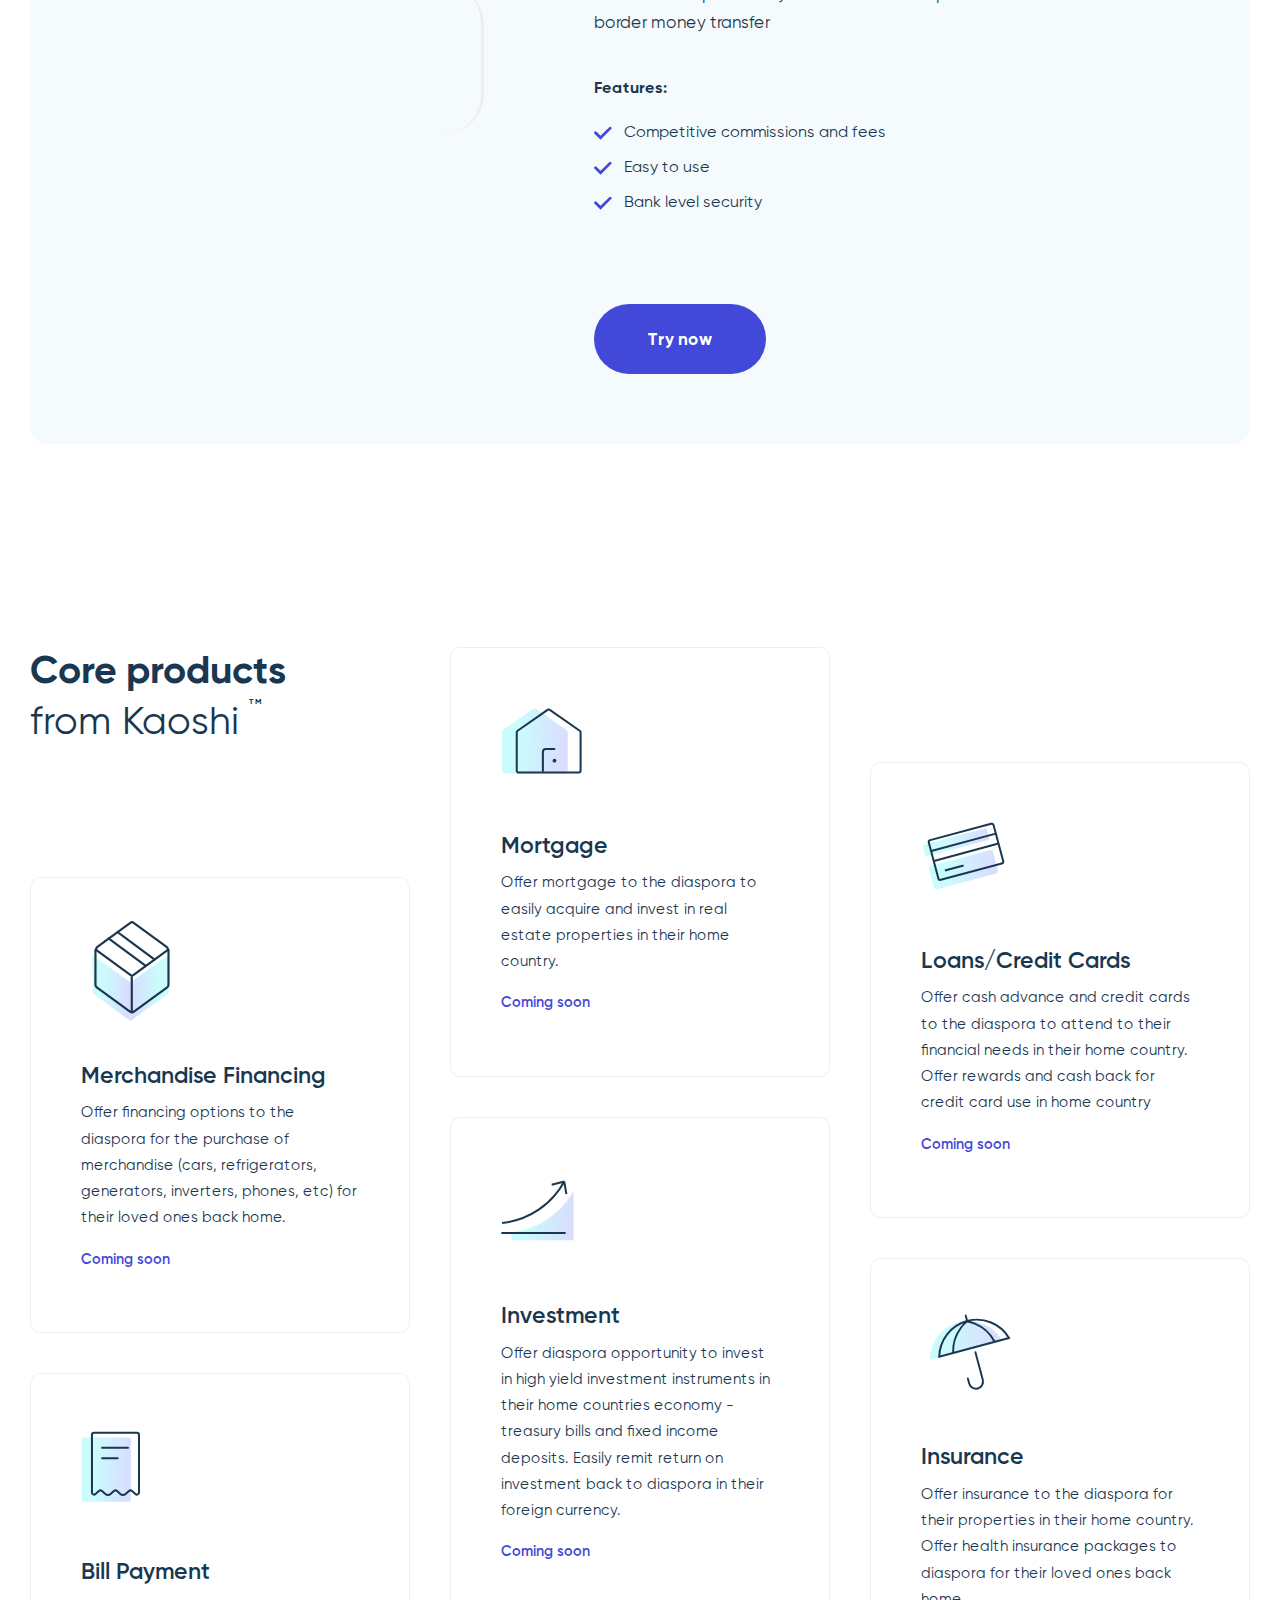
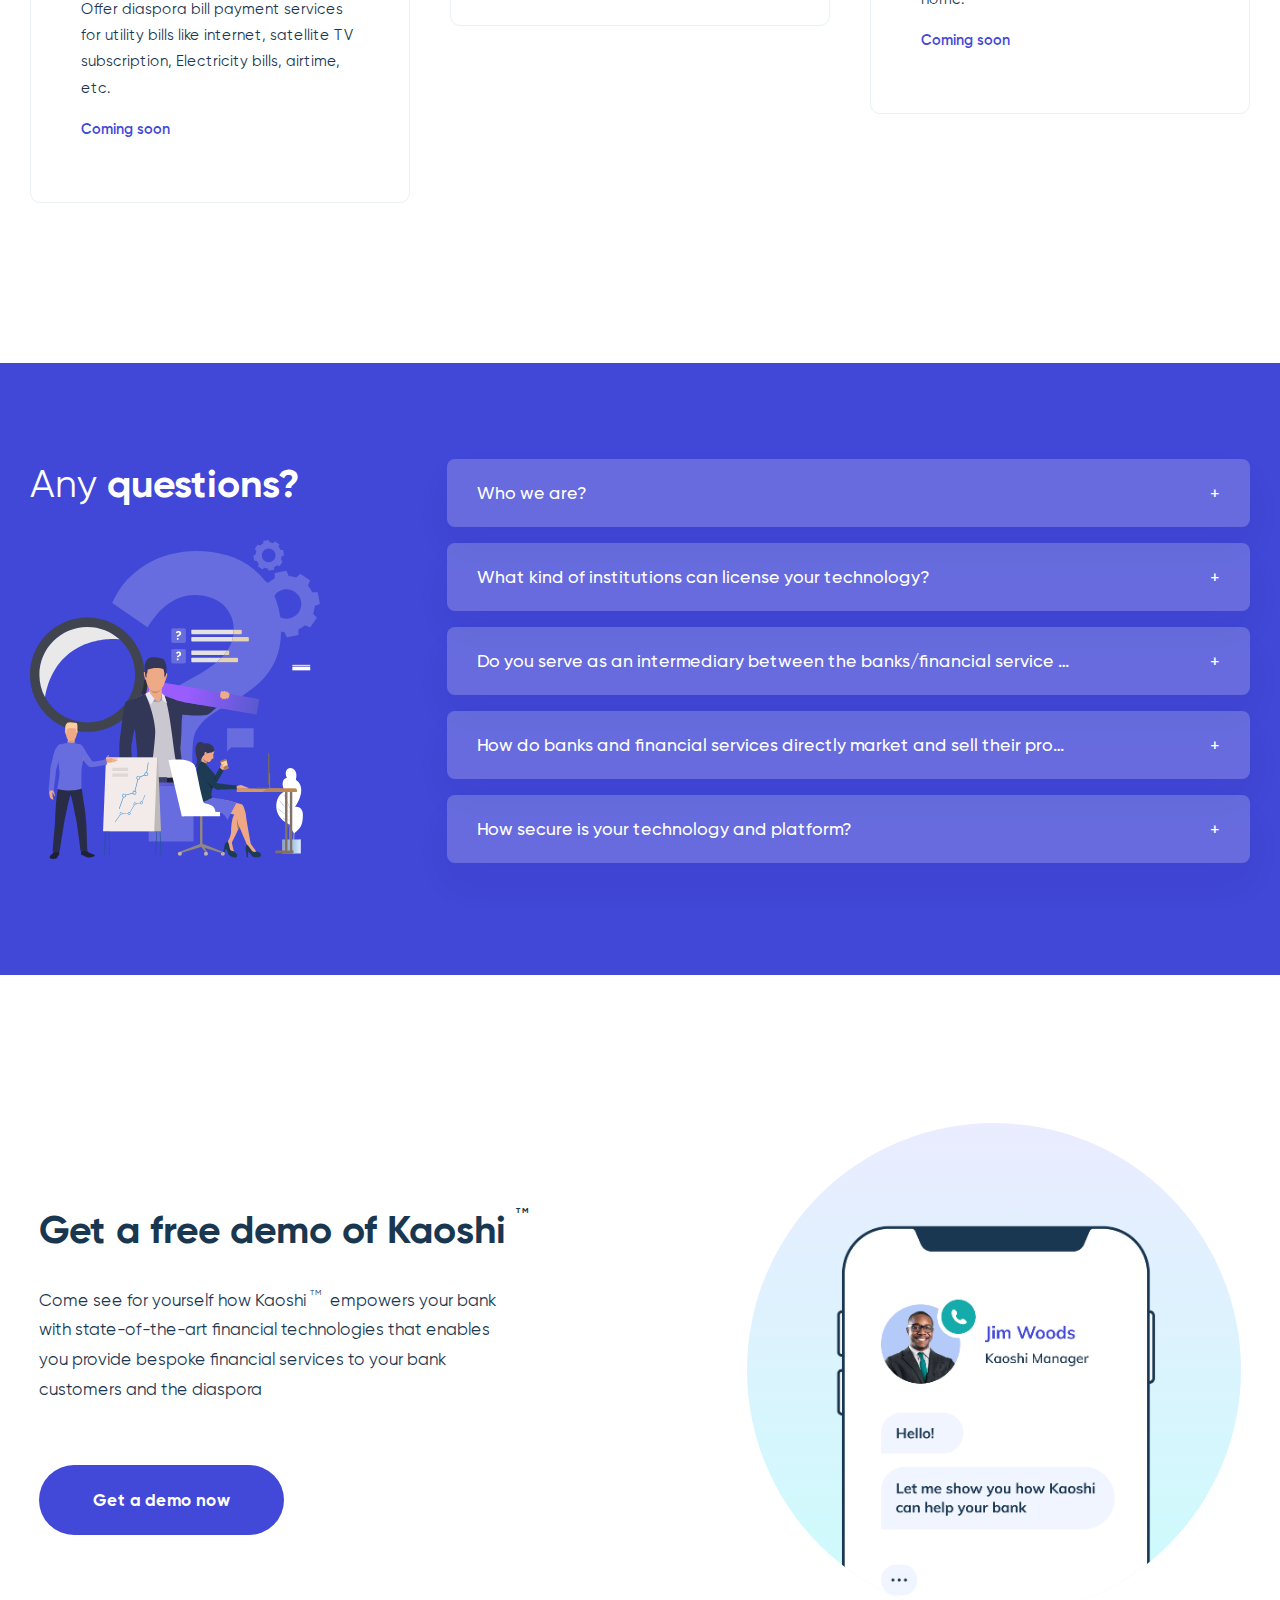
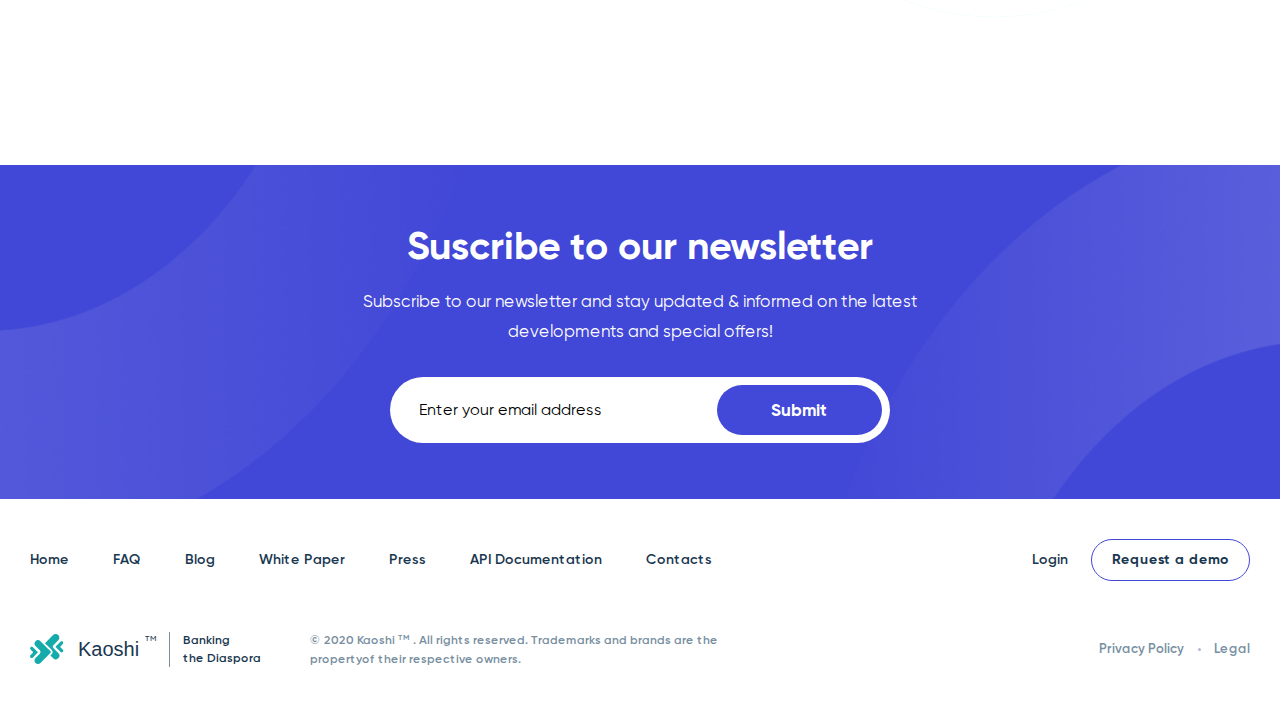
==== commit 5f1f2d57: "hide usecases" ====
--- a/index.html
+++ b/index.html
@@ -36,7 +36,7 @@
             <nav class="header-menu">
               <ul>
                 <li class="active"><a href="index.html">Home</a></li>
-                <li class="header-menu__has-products">
+                <!-- <li class="header-menu__has-products">
                   <a href="#">Use cases</a>
                   <span class="header-menu__pull"></span>
                   <ul class="header-menu__products">
@@ -83,7 +83,7 @@
                       </a>
                     </li>
                   </ul>
-                </li>
+                </li> -->
                 <!-- <li class="header-menu__has-children">
                   <a href="">Products</a>
                   <span class="header-menu__pull"></span>
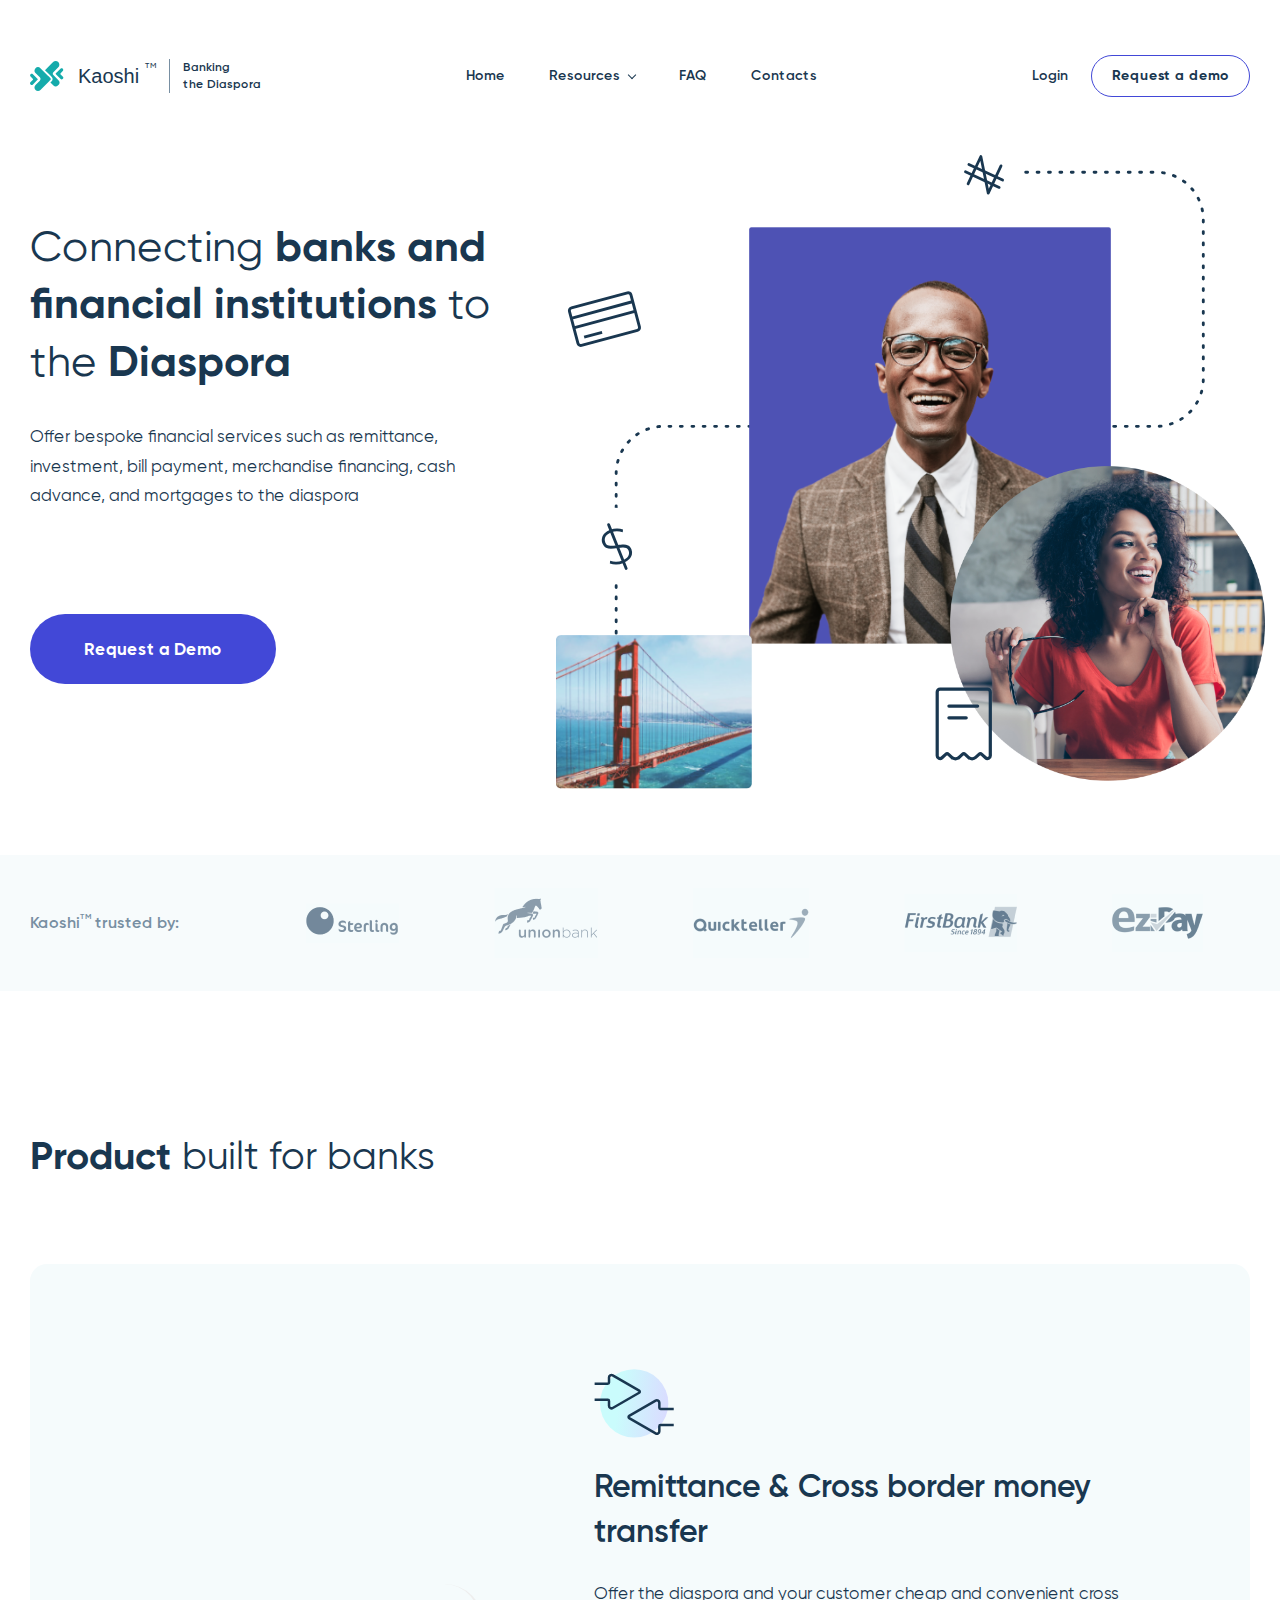
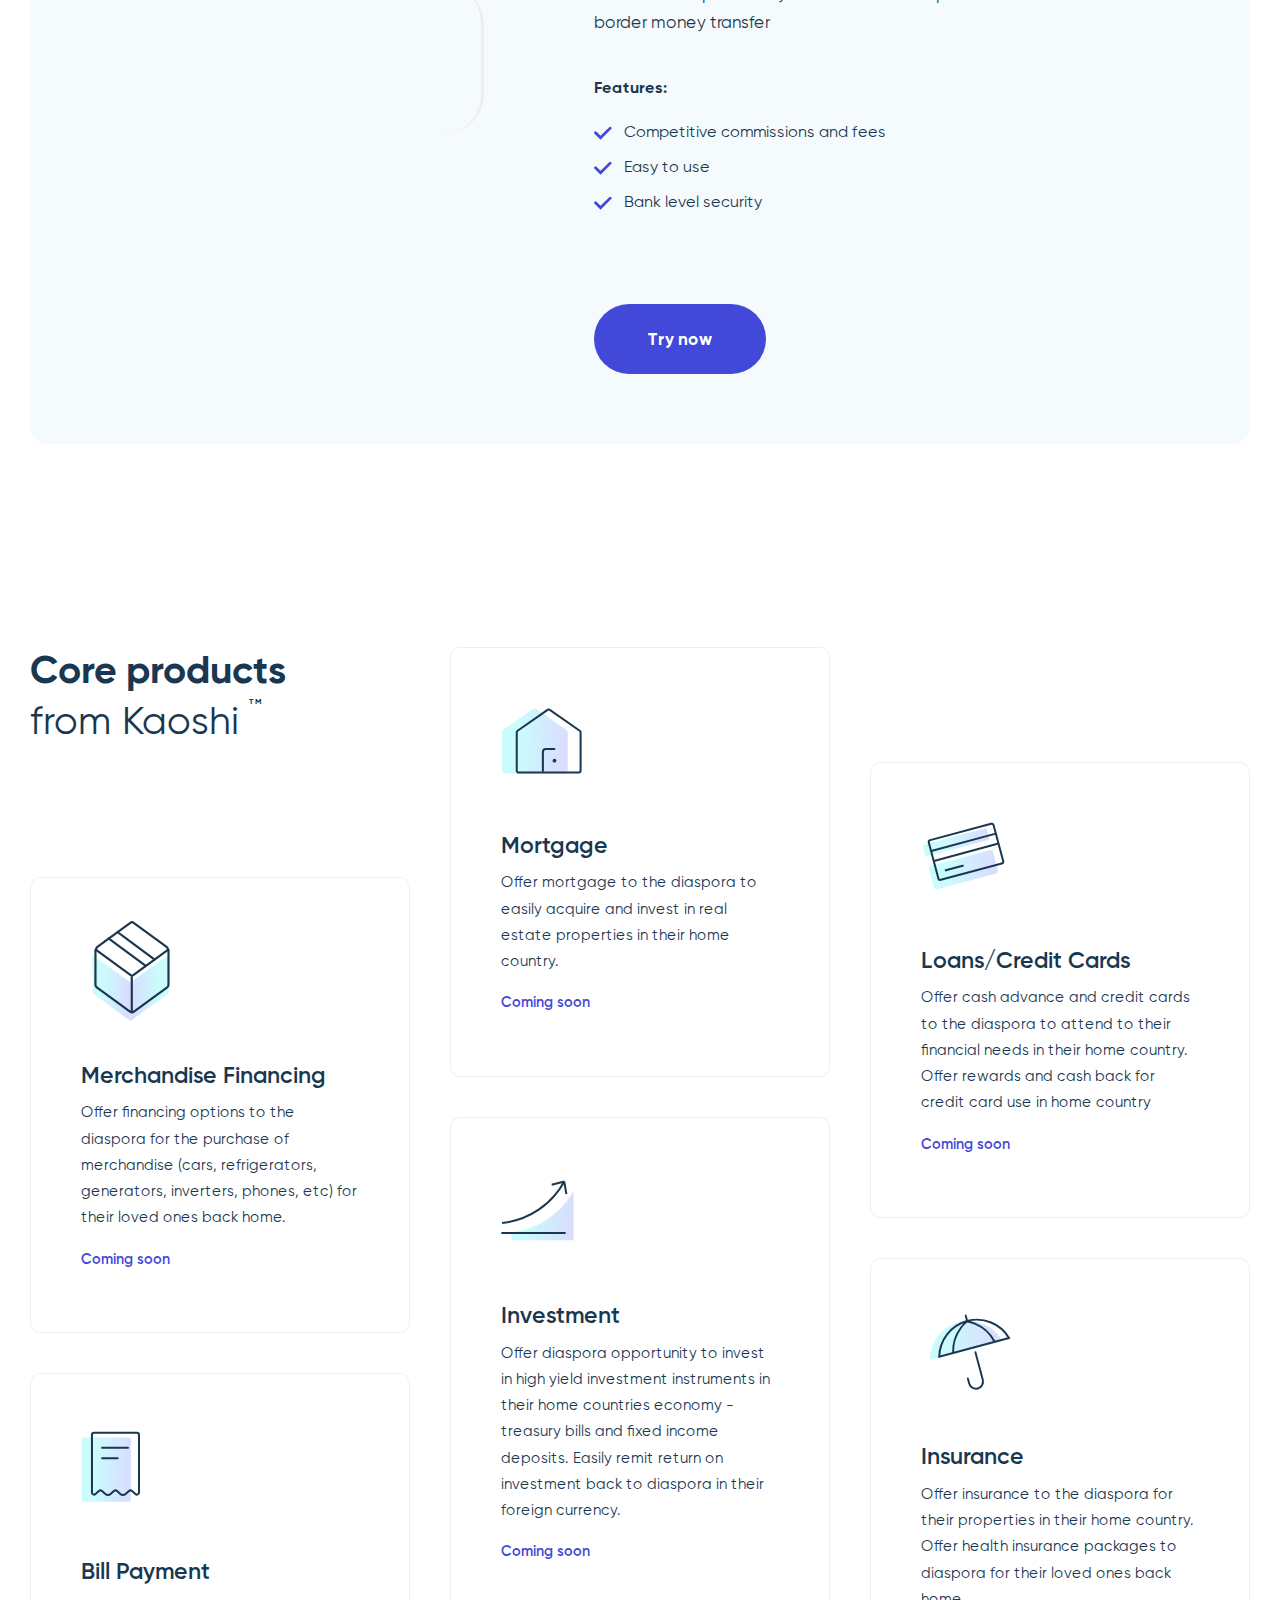
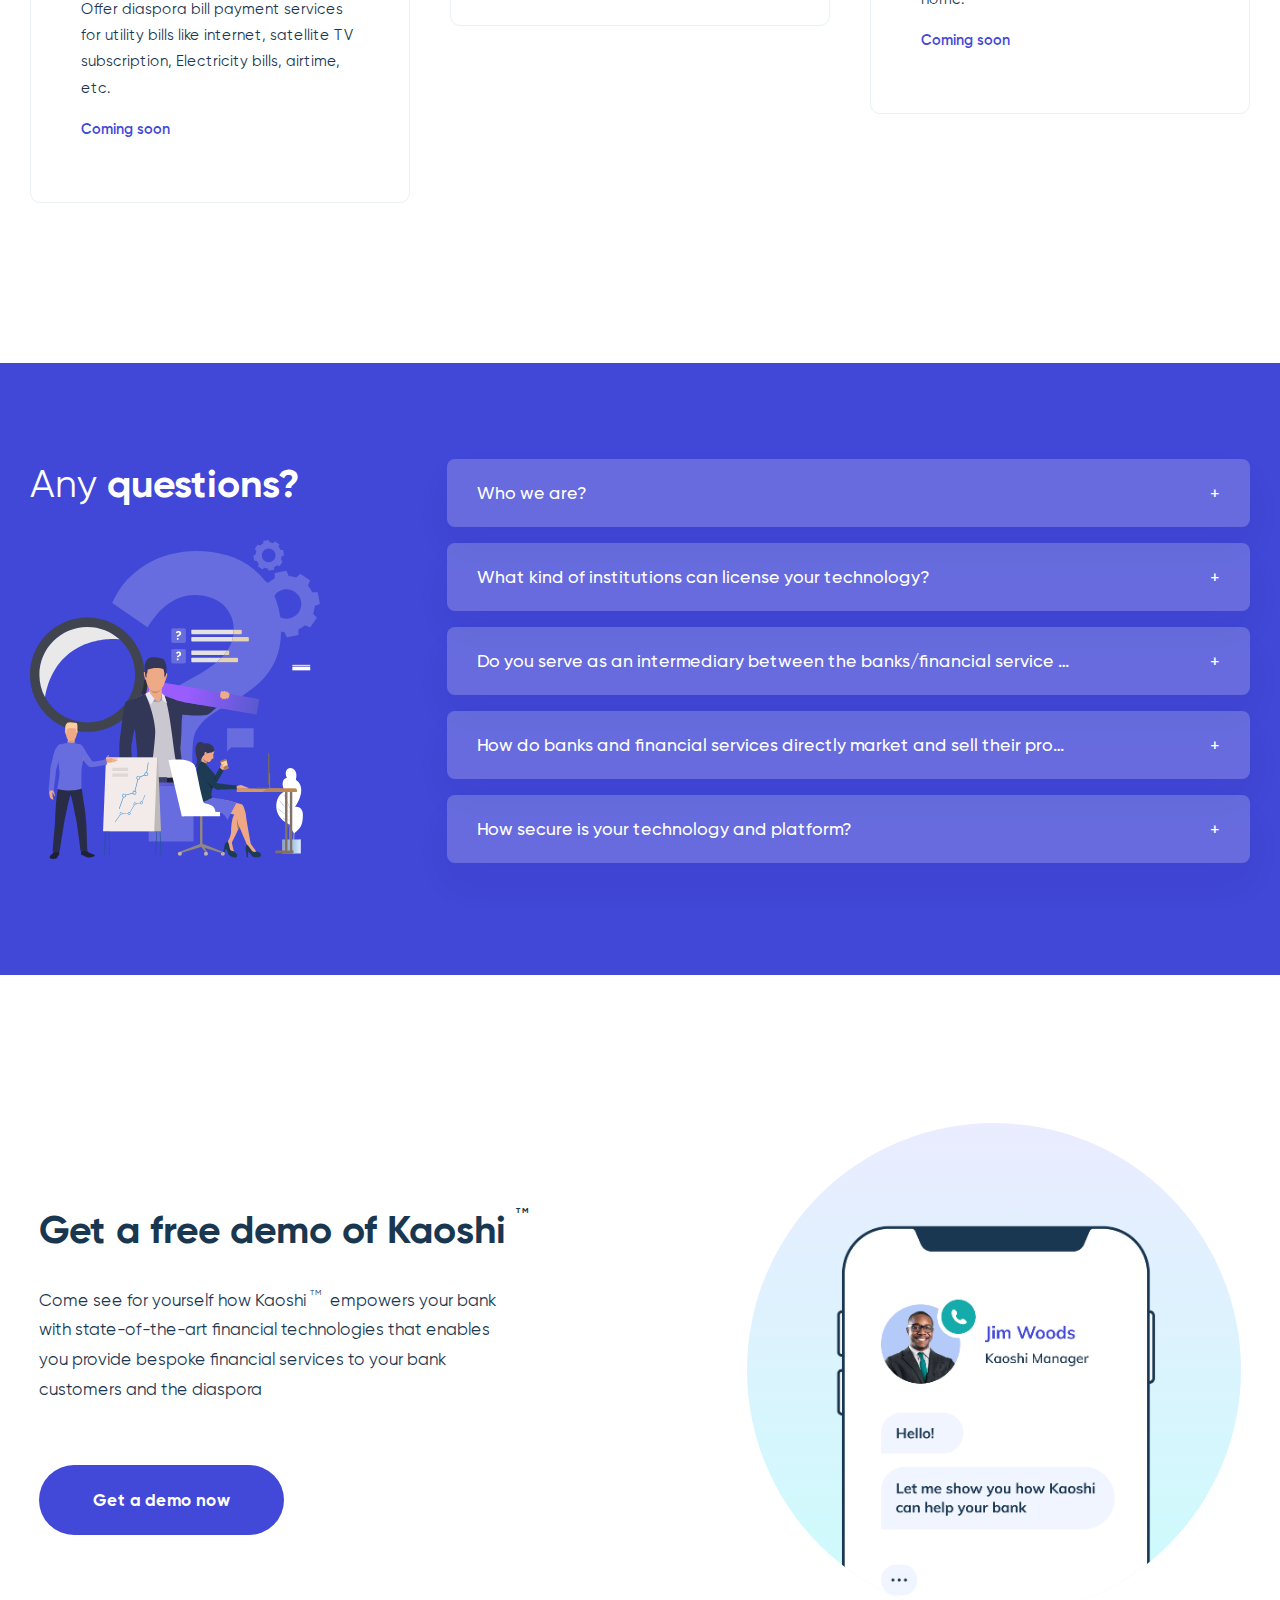
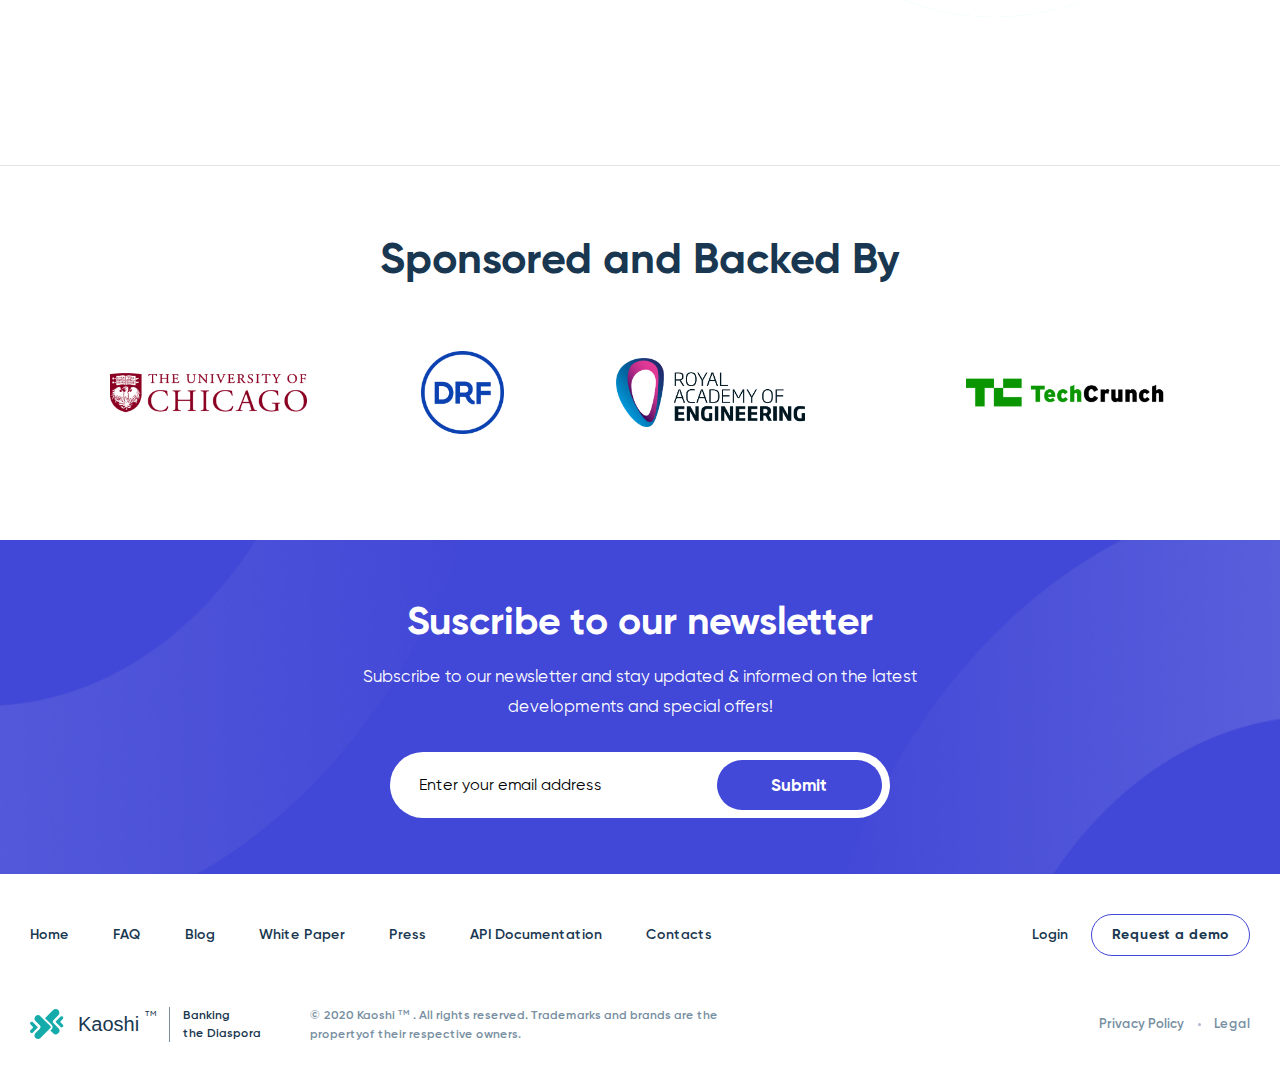
==== commit 476644fc: "updated" ====
--- a/index.html
+++ b/index.html
@@ -649,6 +649,31 @@
             </div>
           </div>
         </div>
+        <div class="section section-brands">
+          
+          <div class="container">
+            <div class="text-center">
+              <span class="h1"> <b>Sponsored and Backed By </b></span>
+
+            </div>
+            <div class="brands-container">
+              <div class="brands-img">
+                <img src="img/brands/uc.png" alt="" />
+              </div>
+              <div class="brands-img">
+                <img src="img/brands/drf.png" alt="" />
+              </div>
+              <div class="brands-img">
+                <img src="img/brands/rae.png" alt="" />
+              </div>
+              <div class="brands-img">
+                <img src="img/brands/tc.png" alt="" />
+              </div>
+            </div>
+          </div>
+            
+          </div>
+        </div>
         <div class="section section-strip">
           <div class="container">
             <div class="strip__container">
--- a/css/custom.css
+++ b/css/custom.css
@@ -273,3 +273,43 @@
 .text-white {
   color: #fff !important;
 }
+
+.brands-container {
+  display: flex;
+  justify-content: space-between;
+  align-items: center;
+  flex-wrap: wrap;
+}
+
+.brands-img {
+  text-align: center;
+  width: 100%;
+  margin: 2rem 0;
+}
+
+.brands-img img {
+  max-width: 60%;
+}
+
+@media (min-width: 767px) {
+  .brands-img {
+    text-align: center;
+    width: auto;
+  }
+  .brands-container {
+    flex-wrap: nowrap;
+  }
+  .brands-img img {
+    max-width: 55%;
+  }
+}
+
+.section-brands {
+  padding: 0;
+}
+
+.section-brands .container {
+  border-top: 1px solid #e4e4e4;
+  padding-top: 4rem;
+  padding-bottom: 4rem;
+}
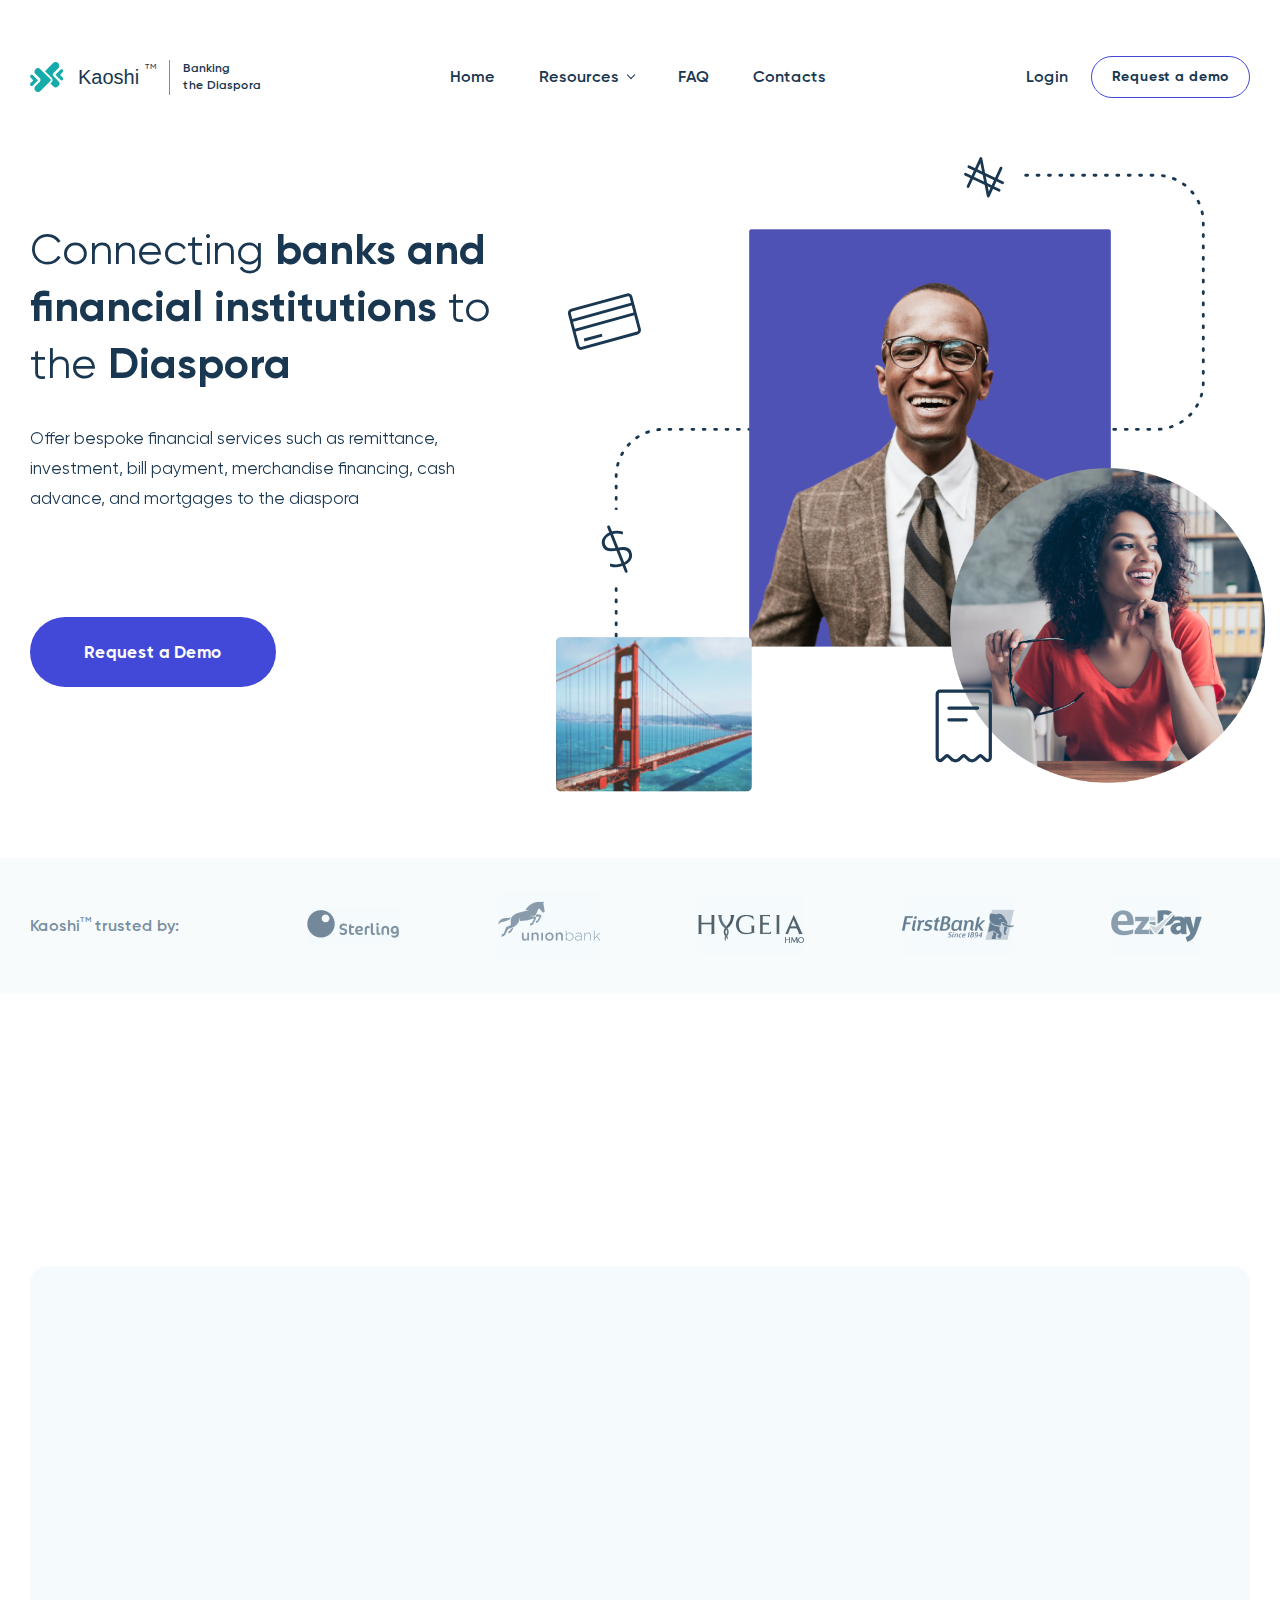
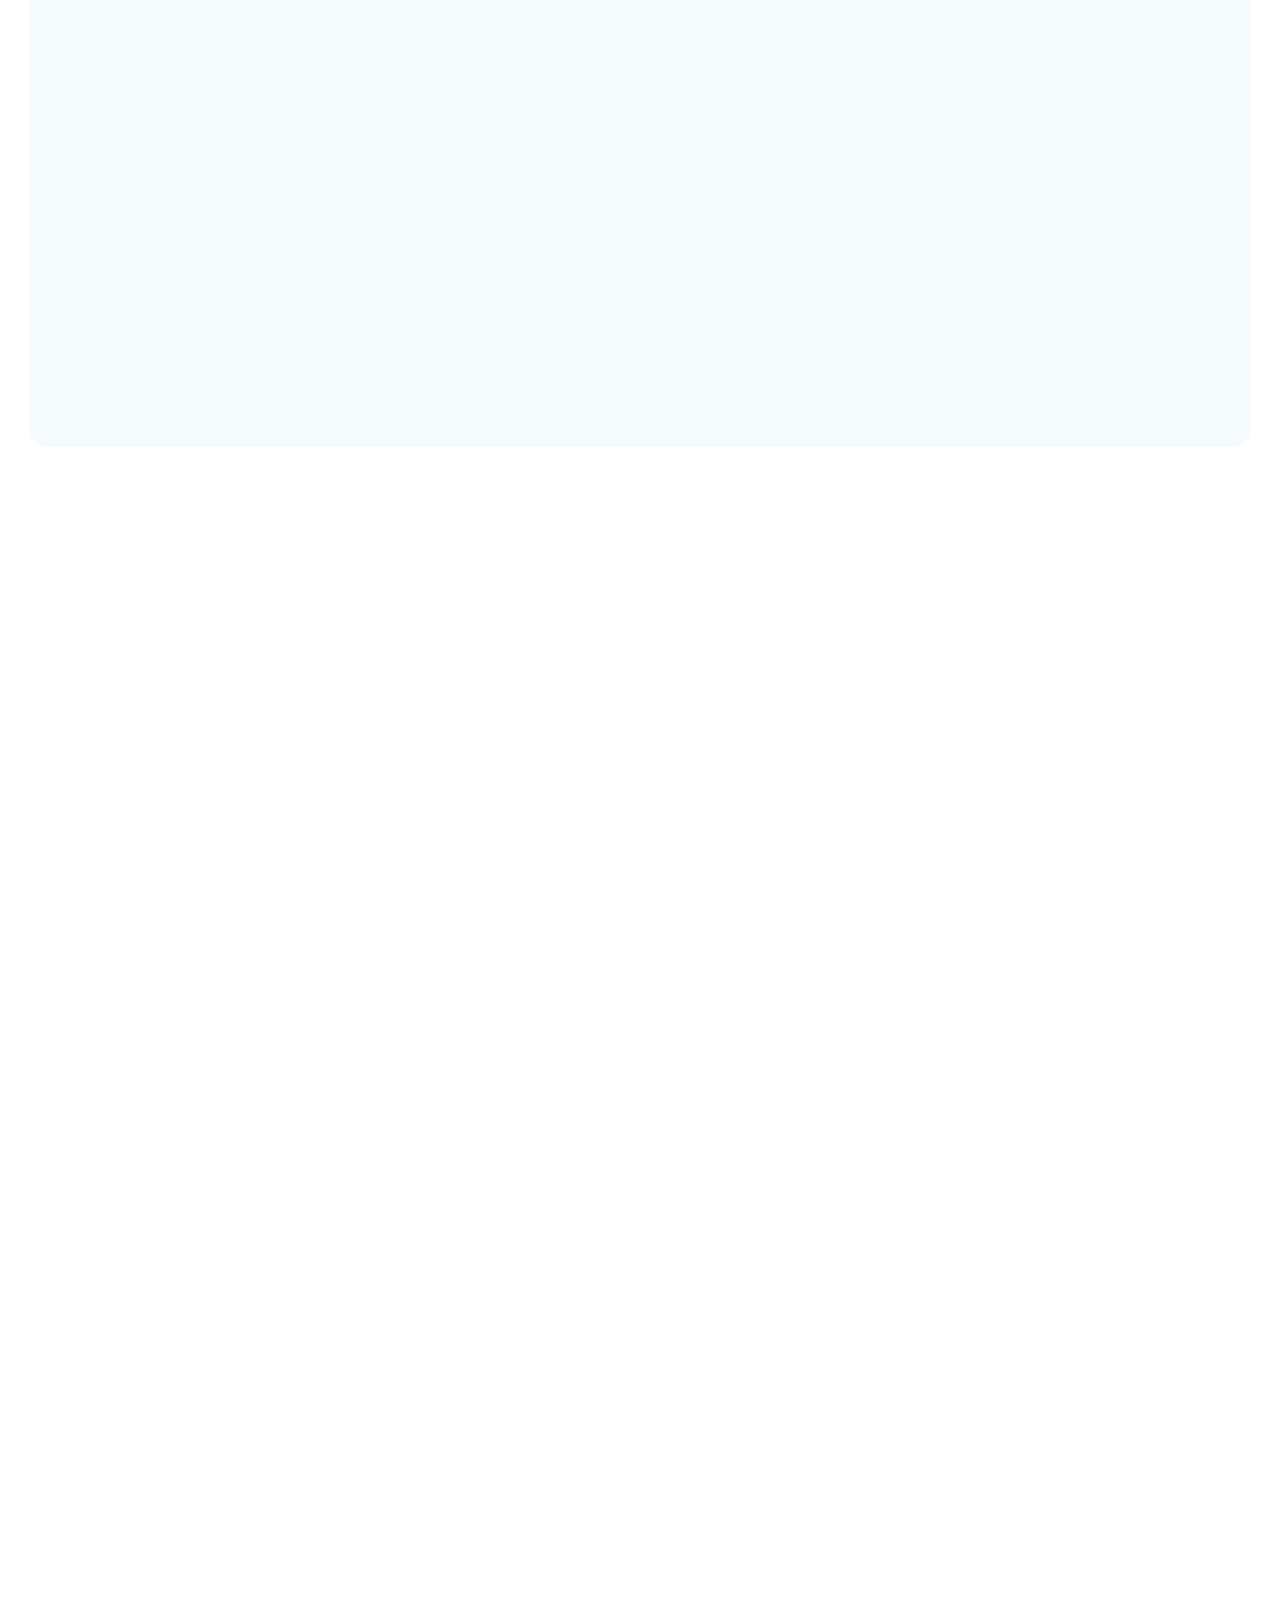
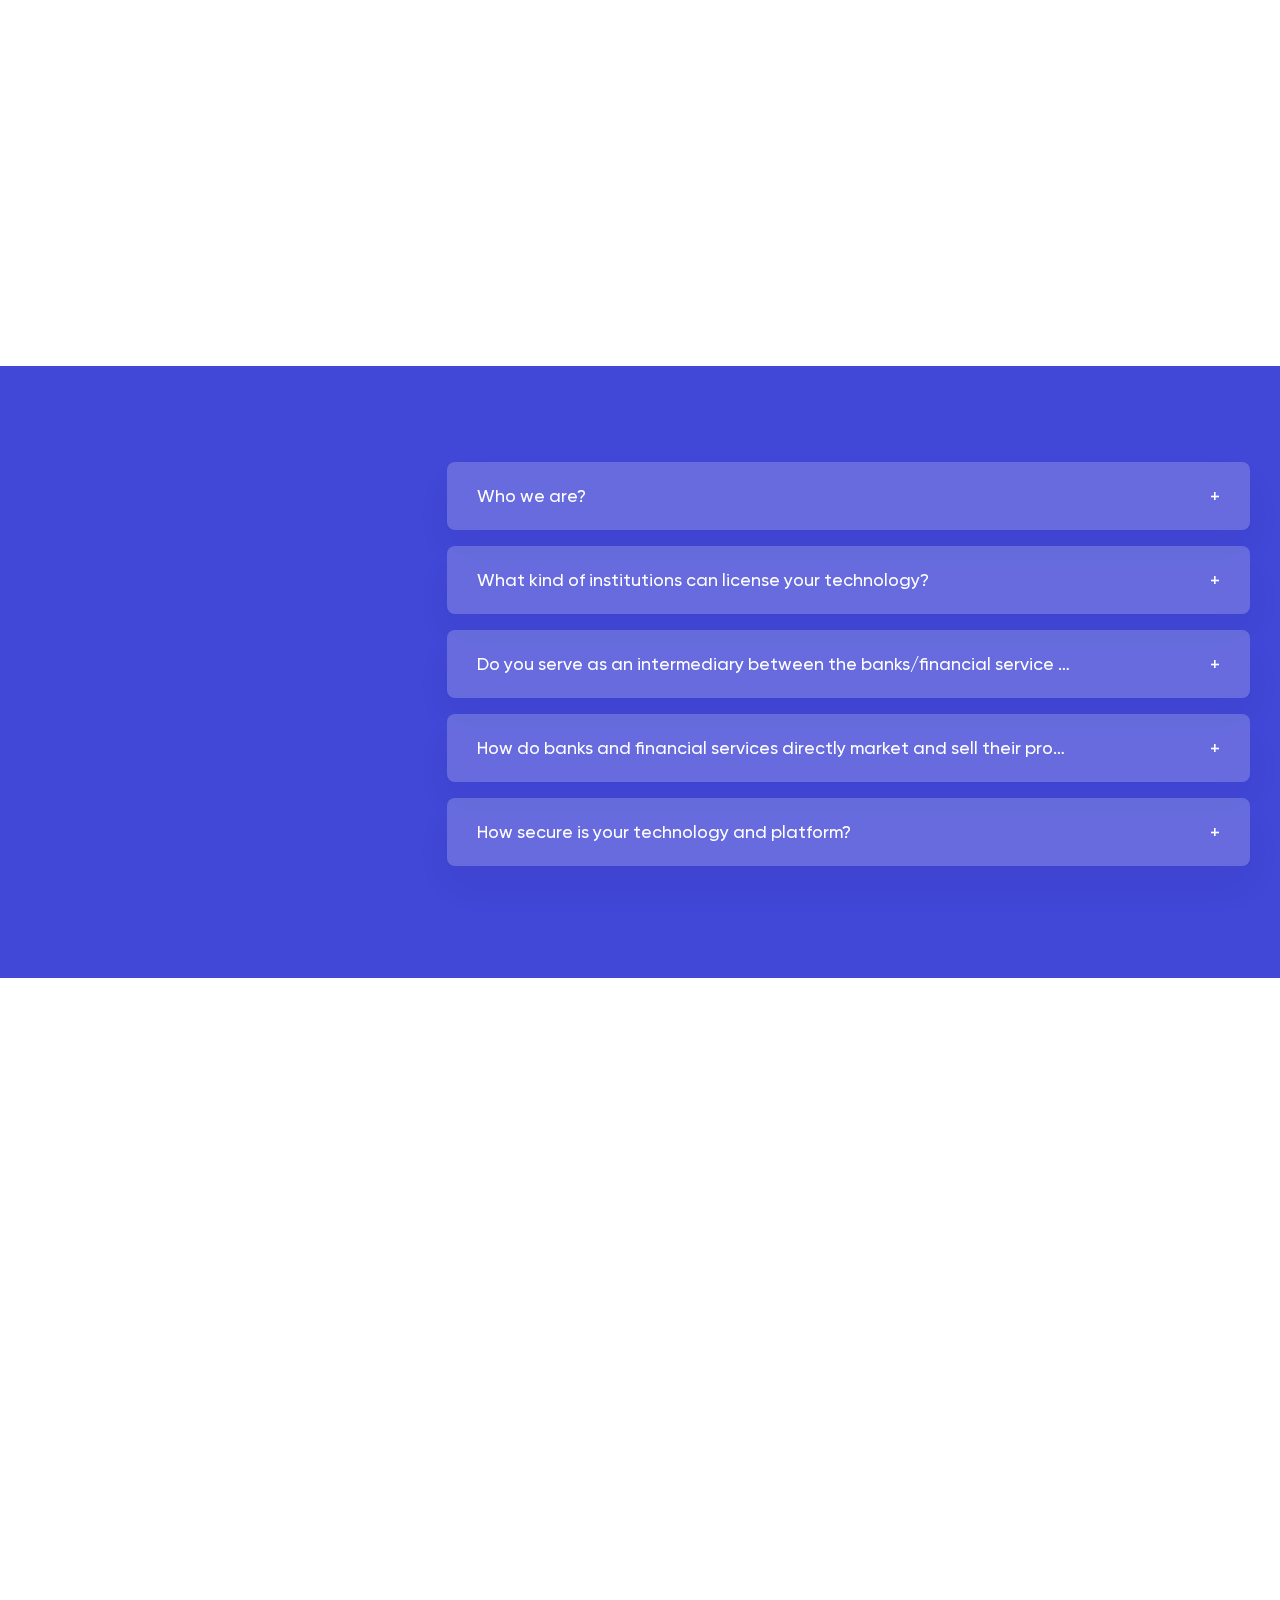
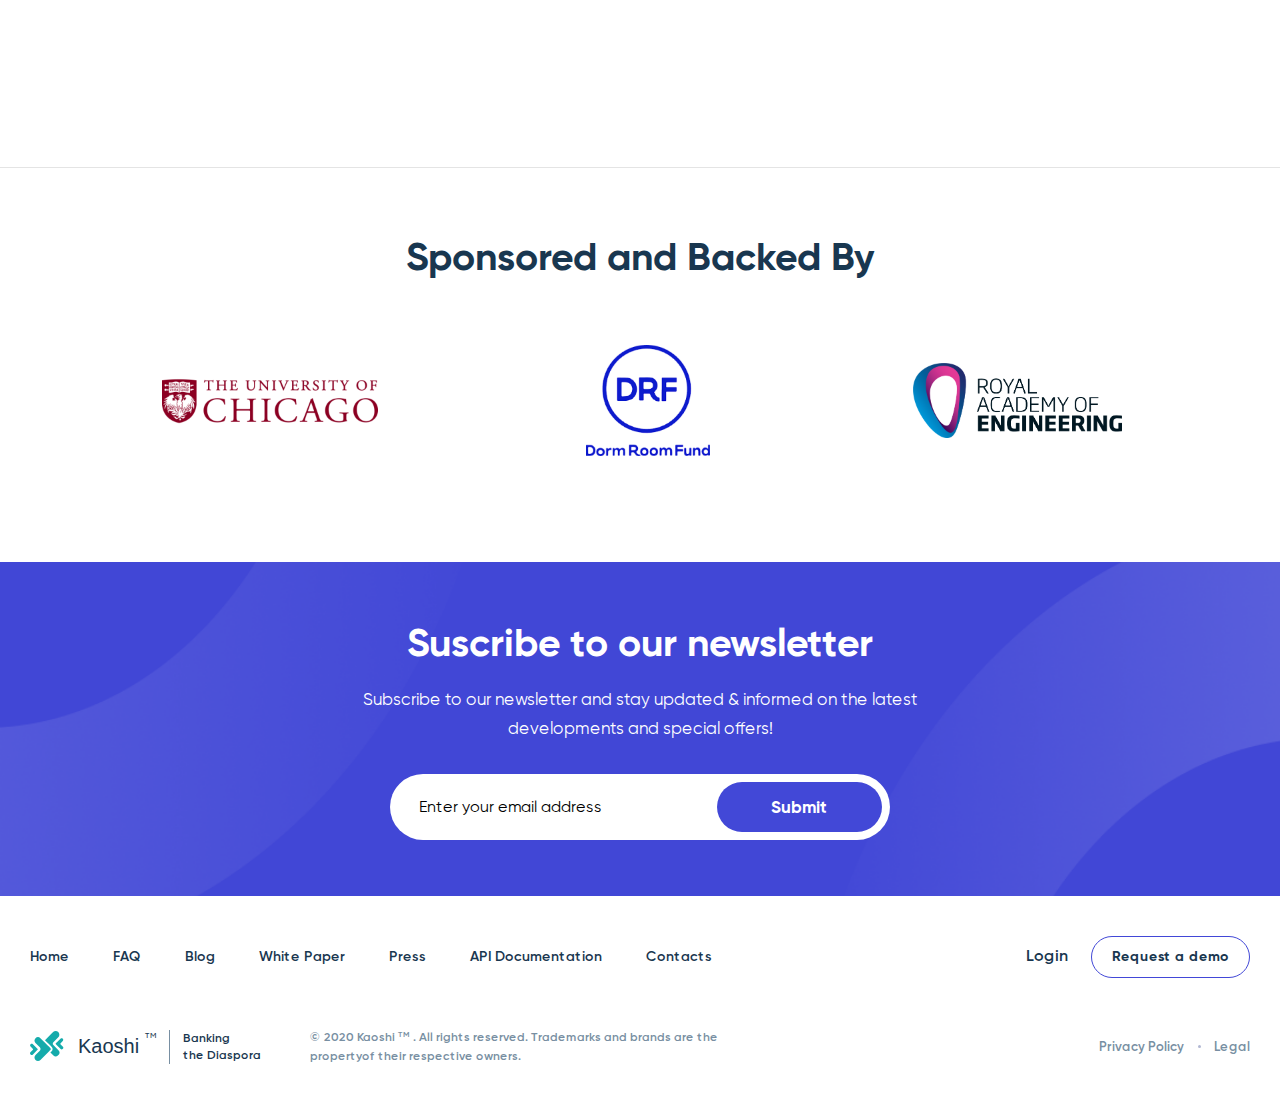
==== commit 3a238313: "update" ====
--- a/index.html
+++ b/index.html
@@ -224,7 +224,7 @@
                 </div>
                 <div class="partners-block__item">
                   <a href="#" class="partners-block__link">
-                    <img src="img/partners/Quickteller.png" alt="" />
+                    <img src="img/partners/hygeia.png" alt="" />
                   </a>
                 </div>
                 <div class="partners-block__item">
@@ -470,7 +470,7 @@
             </div>
           </div>
         </div> -->
-        <div class="faq__section">
+        <div id="faq" class="faq__section">
           <div class="container">
             <div class="row">
               <div class="col-md-4">
@@ -653,7 +653,7 @@
           
           <div class="container">
             <div class="text-center">
-              <span class="h1"> <b>Sponsored and Backed By </b></span>
+              <span class="h2"> <b>Sponsored and Backed By </b></span>
 
             </div>
             <div class="brands-container">
@@ -665,9 +665,6 @@
               </div>
               <div class="brands-img">
                 <img src="img/brands/rae.png" alt="" />
-              </div>
-              <div class="brands-img">
-                <img src="img/brands/tc.png" alt="" />
               </div>
             </div>
           </div>
@@ -756,7 +753,11 @@
     </div>
 
     <script src="js/custom.js"></script>
-    <script src="../ajax.googleapis.com/ajax/libs/jquery/3.2.1/jquery.min.js"></script>
+    <script
+      src="https://code.jquery.com/jquery-3.5.1.min.js"
+      integrity="sha256-9/aliU8dGd2tb6OSsuzixeV4y/faTqgFtohetphbbj0="
+      crossorigin="anonymous">
+    </script>
     <script src="js/global.js"></script>
     <script src="js/main.js"></script>
     <script src="../cdnjs.cloudflare.com/ajax/libs/parallax/3.1.0/parallax.min.js"></script>
--- a/css/style.css
+++ b/css/style.css
@@ -3154,7 +3154,7 @@
   -ms-flex-align: center;
   align-items: center;
   line-height: 1.3;
-  font-size: 14px;
+  font-size: 1rem;
   font-weight: 600;
   margin: 0 -22px;
 }
@@ -3308,7 +3308,7 @@
 }
 .link {
   font-weight: 600;
-  font-size: 14px;
+  font-size: 1rem;
   line-height: 1.3;
   display: inline-block;
   vertical-align: top;
--- a/css/custom.css
+++ b/css/custom.css
@@ -52,7 +52,9 @@
     url(../fonts/Gilroy-Bold/Gilroy-Bold.woff2) format("woff2"),
     url(../fonts/Gilroy-Bold/Gilroy-Bold.ttf) format("truetype");
 }
-
+html {
+  scroll-behavior: smooth;
+}
 .text-white {
   color: #fff !important;
 }
@@ -288,7 +290,7 @@
 }
 
 .brands-img img {
-  max-width: 60%;
+  max-width: 50%;
 }
 
 @media (min-width: 767px) {
@@ -300,7 +302,7 @@
     flex-wrap: nowrap;
   }
   .brands-img img {
-    max-width: 55%;
+    max-width: 45%;
   }
 }
 
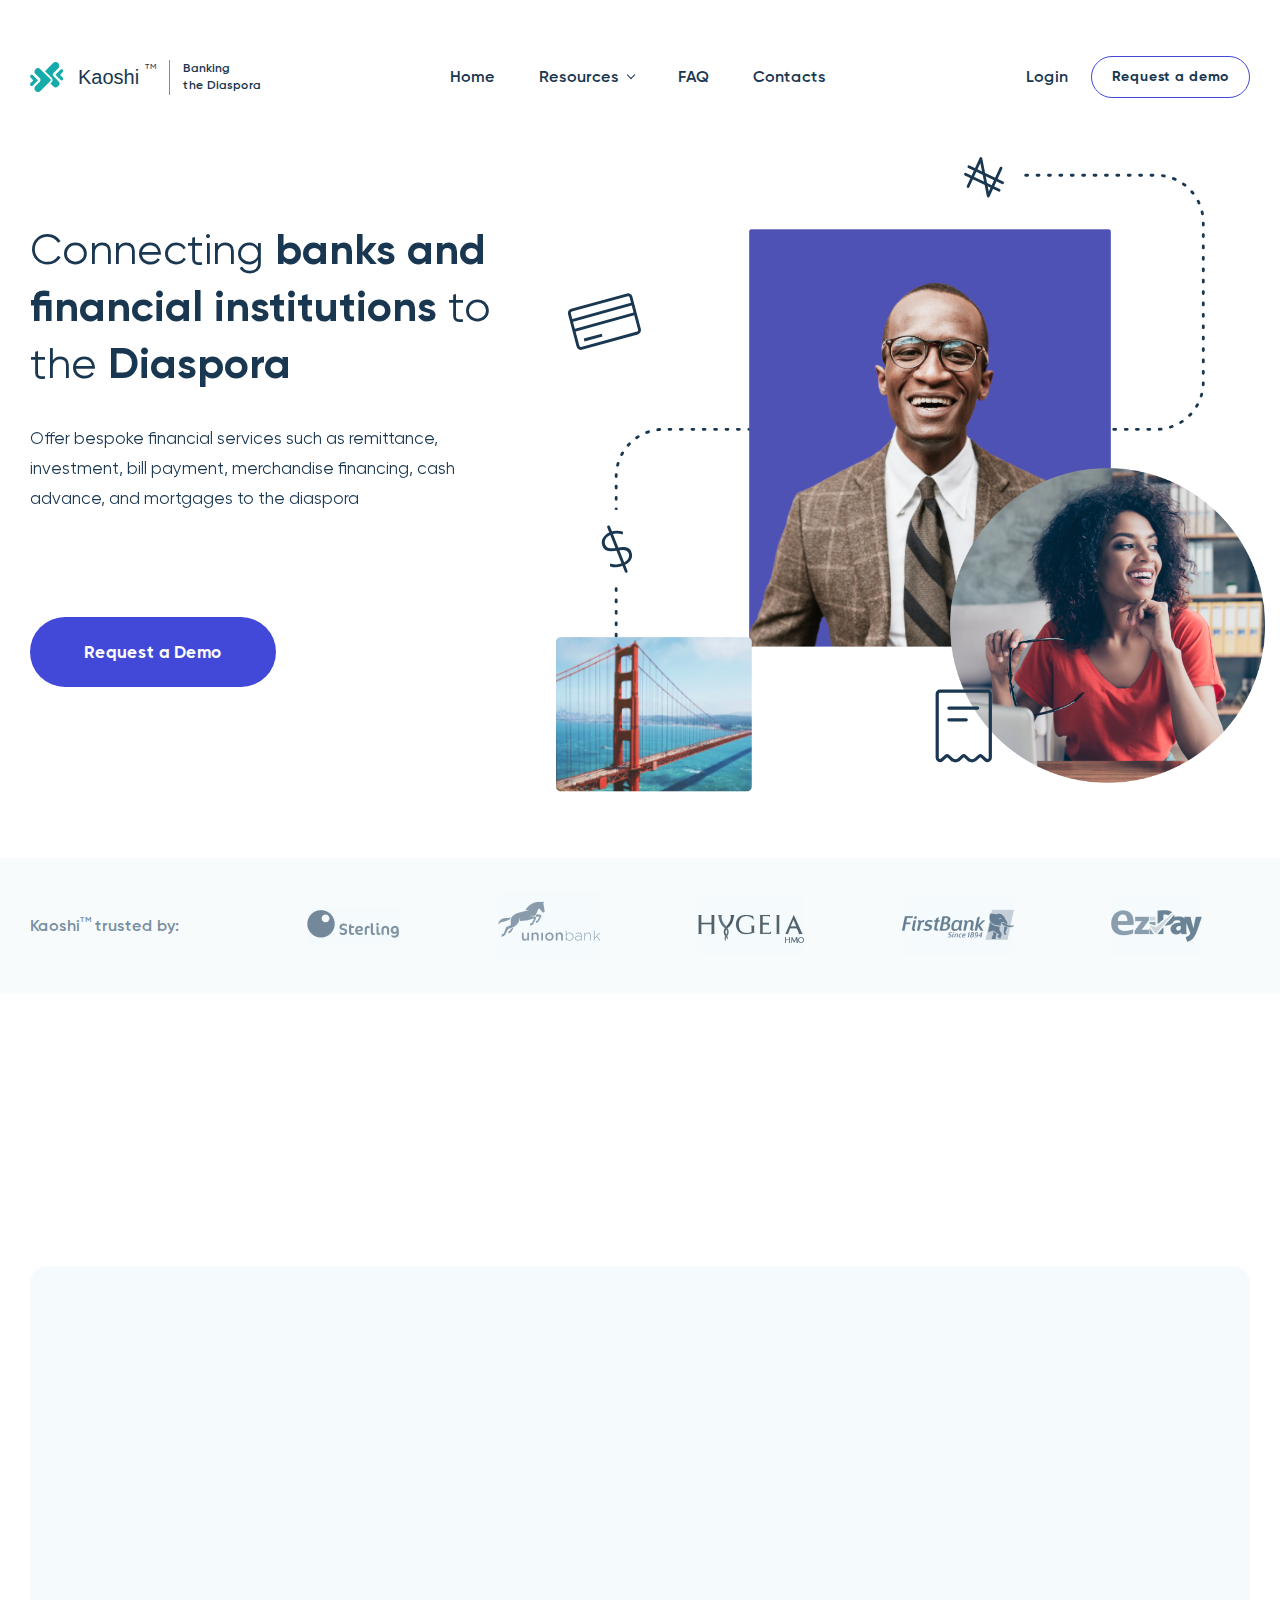
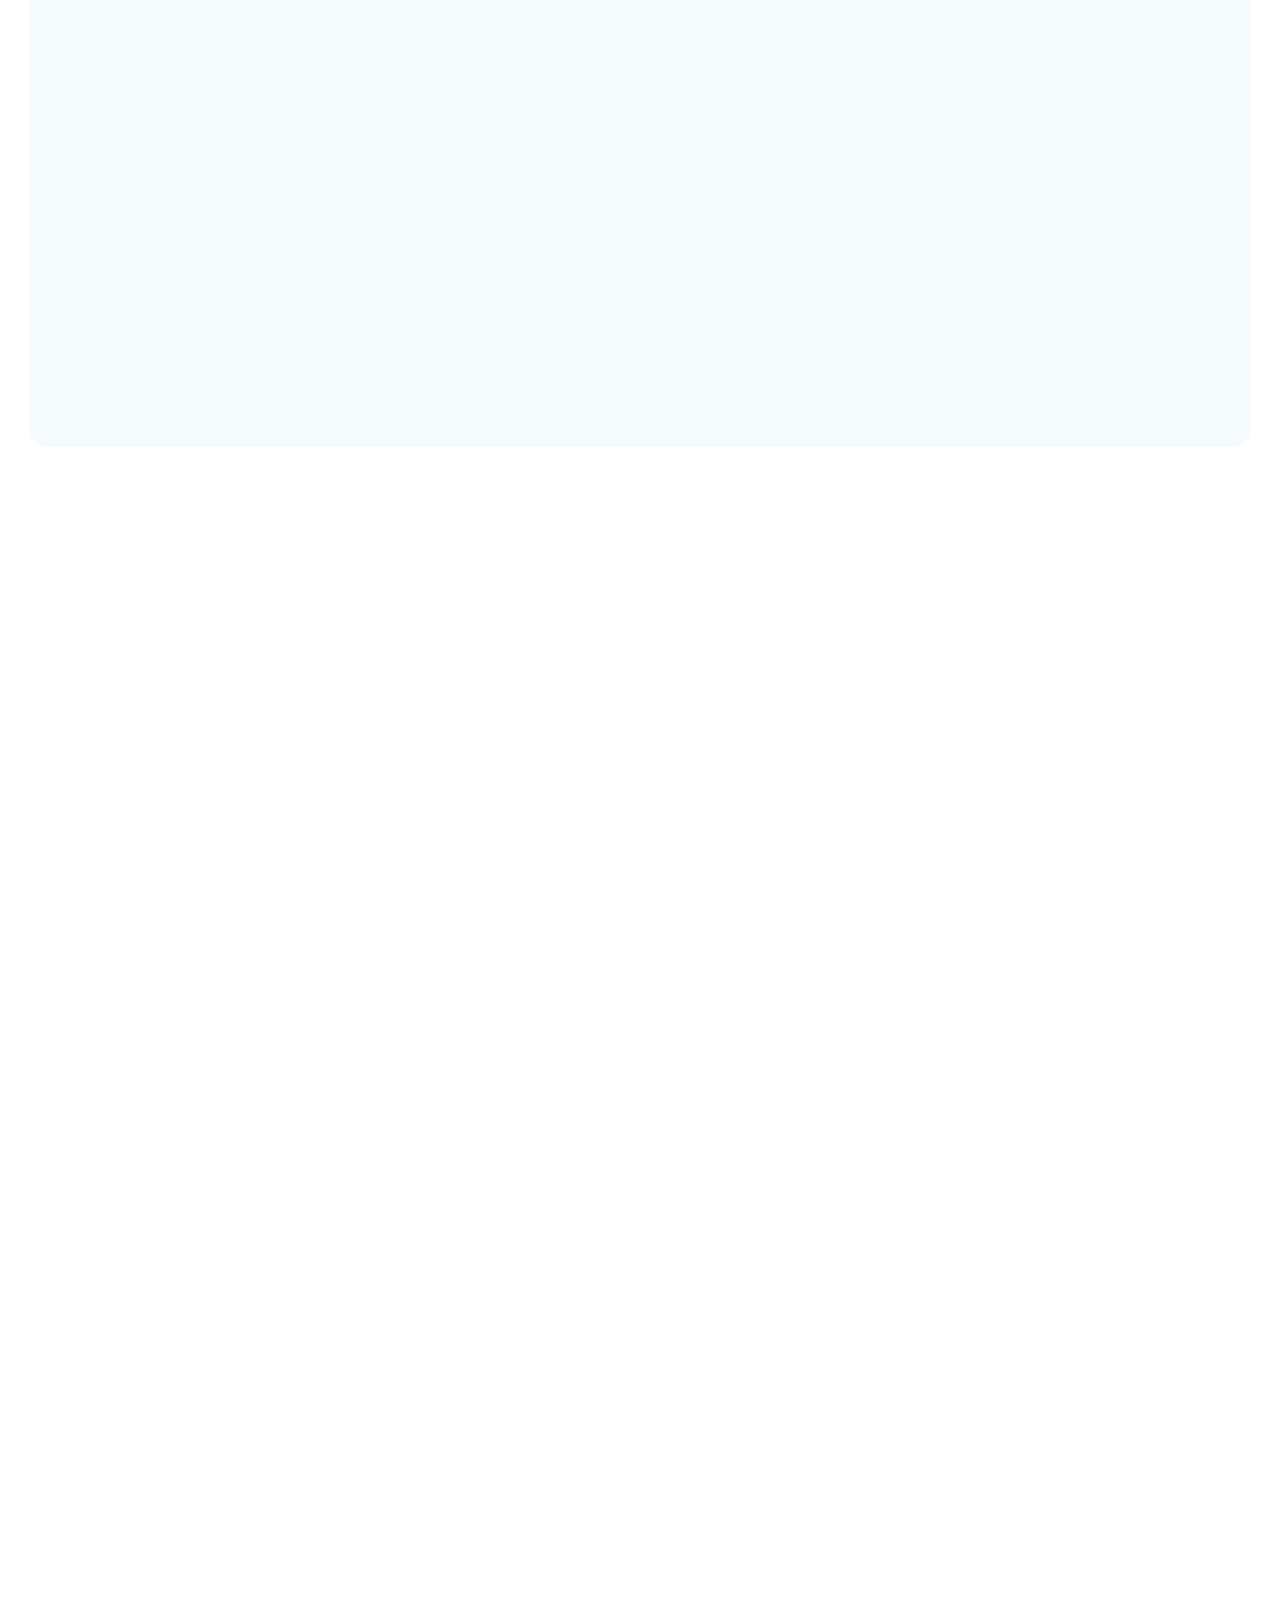
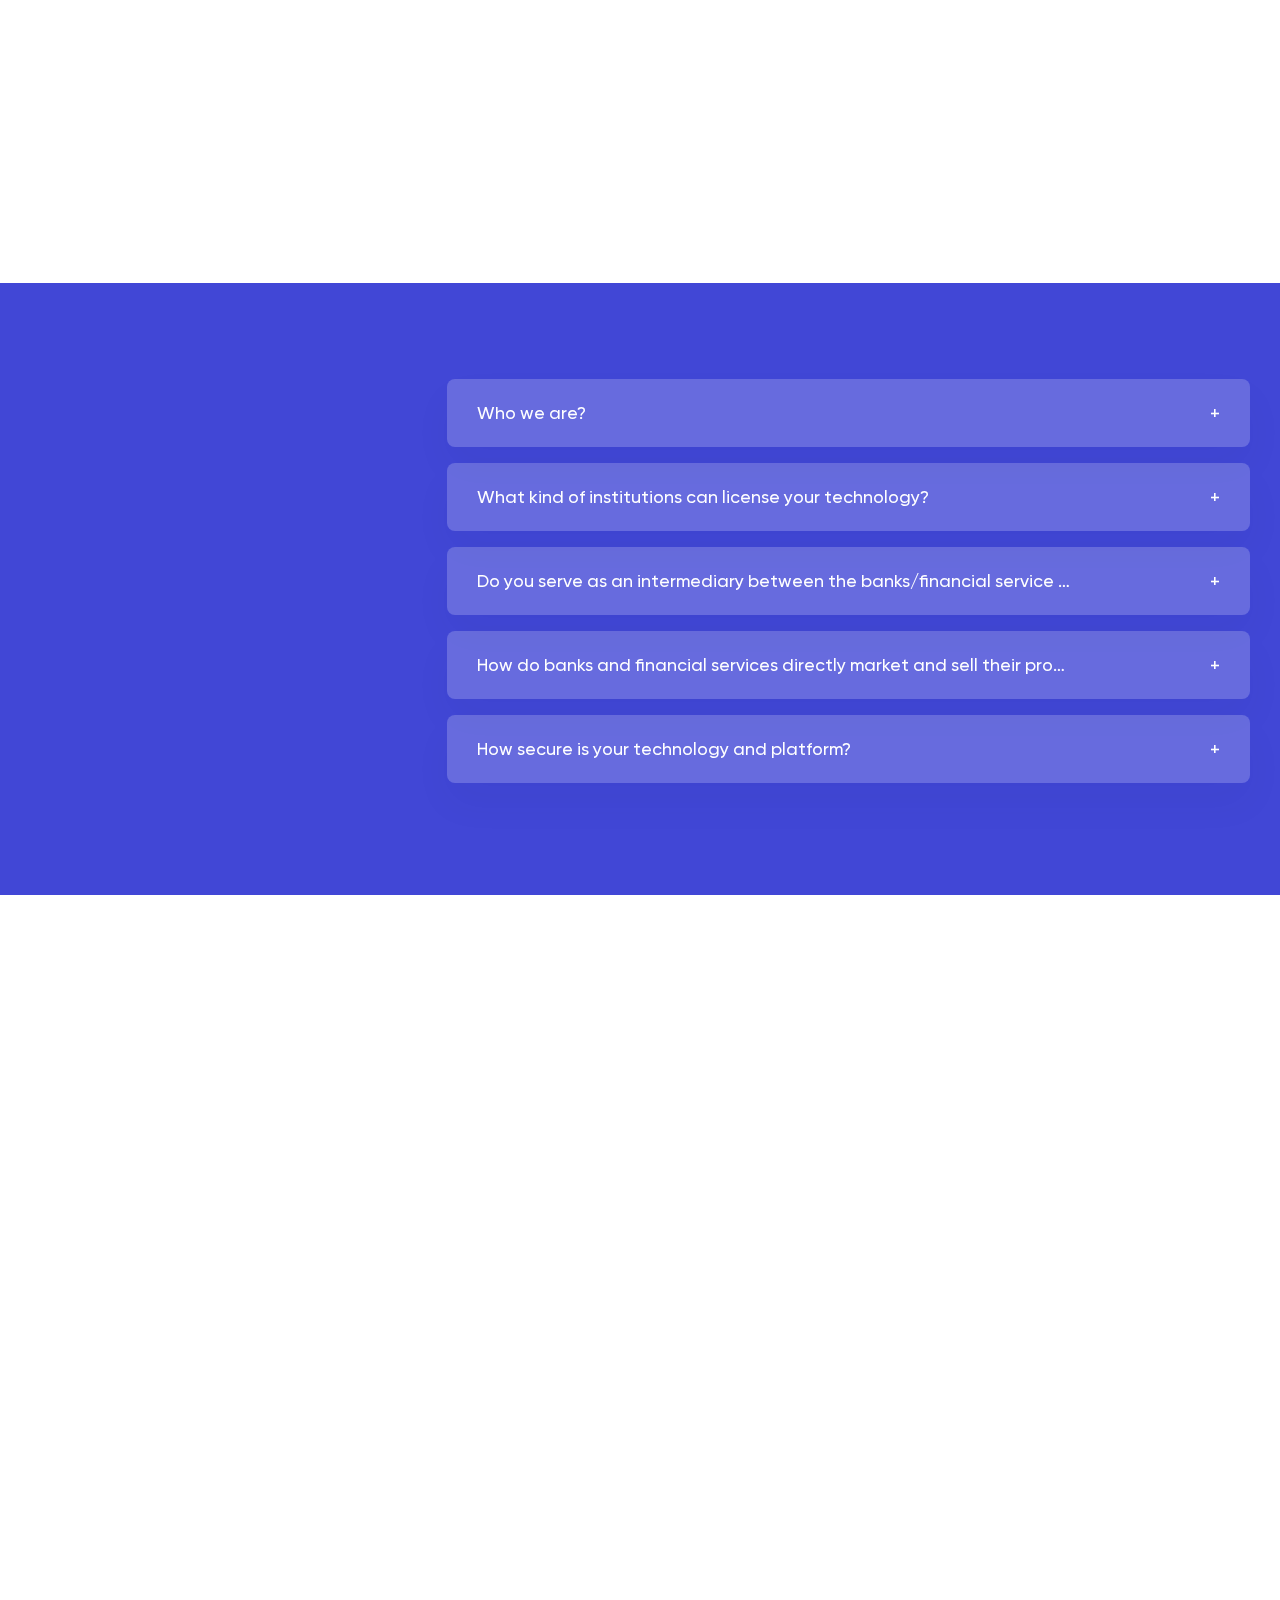
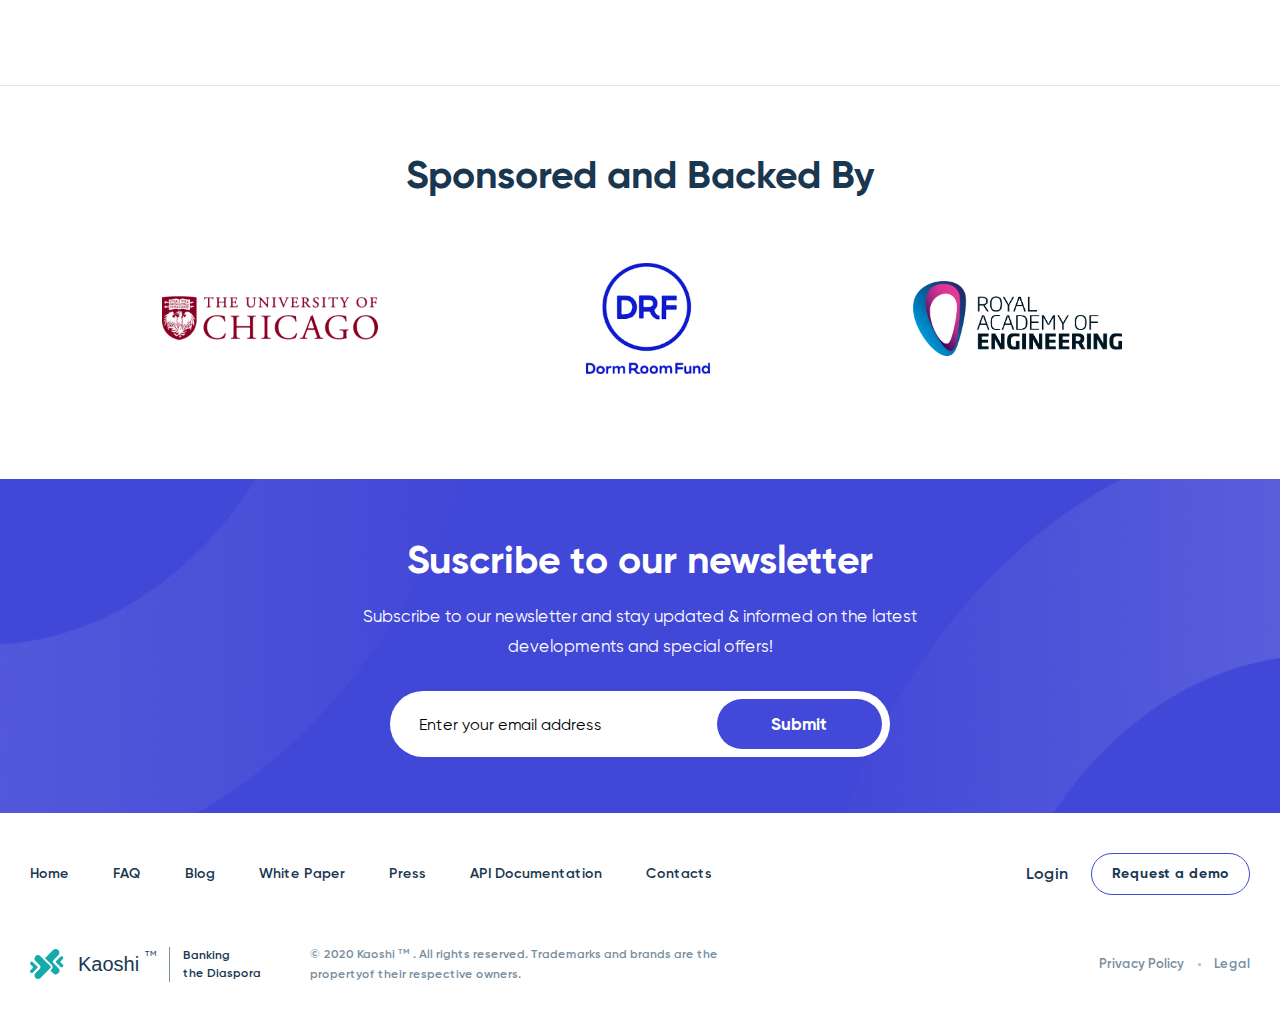
==== commit 4ce83d39: "removed coming soon" ====
--- a/index.html
+++ b/index.html
@@ -294,7 +294,7 @@
                     merchandise (cars, refrigerators, generators, inverters,
                     phones, etc) for their loved ones back home.
                   </p>
-                  <a href="" class="cat-link">Coming soon</a>
+                  <!-- <a href="" class="cat-link">Coming soon</a>  -->
                 </div>
                 <div class="catalog-block__item">
                   <span class="icon">
@@ -306,7 +306,7 @@
                     internet, satellite TV subscription, Electricity bills,
                     airtime, etc.
                   </p>
-                  <a href="" class="cat-link">Coming soon</a>
+                  <!-- <a href="" class="cat-link">Coming soon</a> -->
                 </div>
               </div>
               <div class="catalog-block__row">
@@ -319,7 +319,7 @@
                     Offer mortgage to the diaspora to easily acquire and invest
                     in real estate properties in their home country.
                   </p>
-                  <a href="" class="cat-link">Coming soon</a>
+                  <!-- <a href="" class="cat-link">Coming soon</a> -->
                 </div>
                 <div class="catalog-block__item">
                   <span class="icon">
@@ -333,7 +333,7 @@
                     return on investment back to diaspora in their foreign
                     currency.
                   </p>
-                  <a href="" class="cat-link">Coming soon</a>
+                  <!-- <a href="" class="cat-link">Coming soon</a> -->
                 </div>
               </div>
               <div class="catalog-block__row">
@@ -347,7 +347,7 @@
                     attend to their financial needs in their home country. Offer
                     rewards and cash back for credit card use in home country
                   </p>
-                  <a href="" class="cat-link">Coming soon</a>
+                  <!-- <a href="" class="cat-link">Coming soon</a> -->
                 </div>
                 <div class="catalog-block__item">
                   <span class="icon">
@@ -359,7 +359,7 @@
                     their home country. Offer health insurance packages to
                     diaspora for their loved ones back home.
                   </p>
-                  <a href="" class="cat-link">Coming soon</a>
+                  <!-- <a href="" class="cat-link">Coming soon</a> -->
                 </div>
               </div>
             </div>
